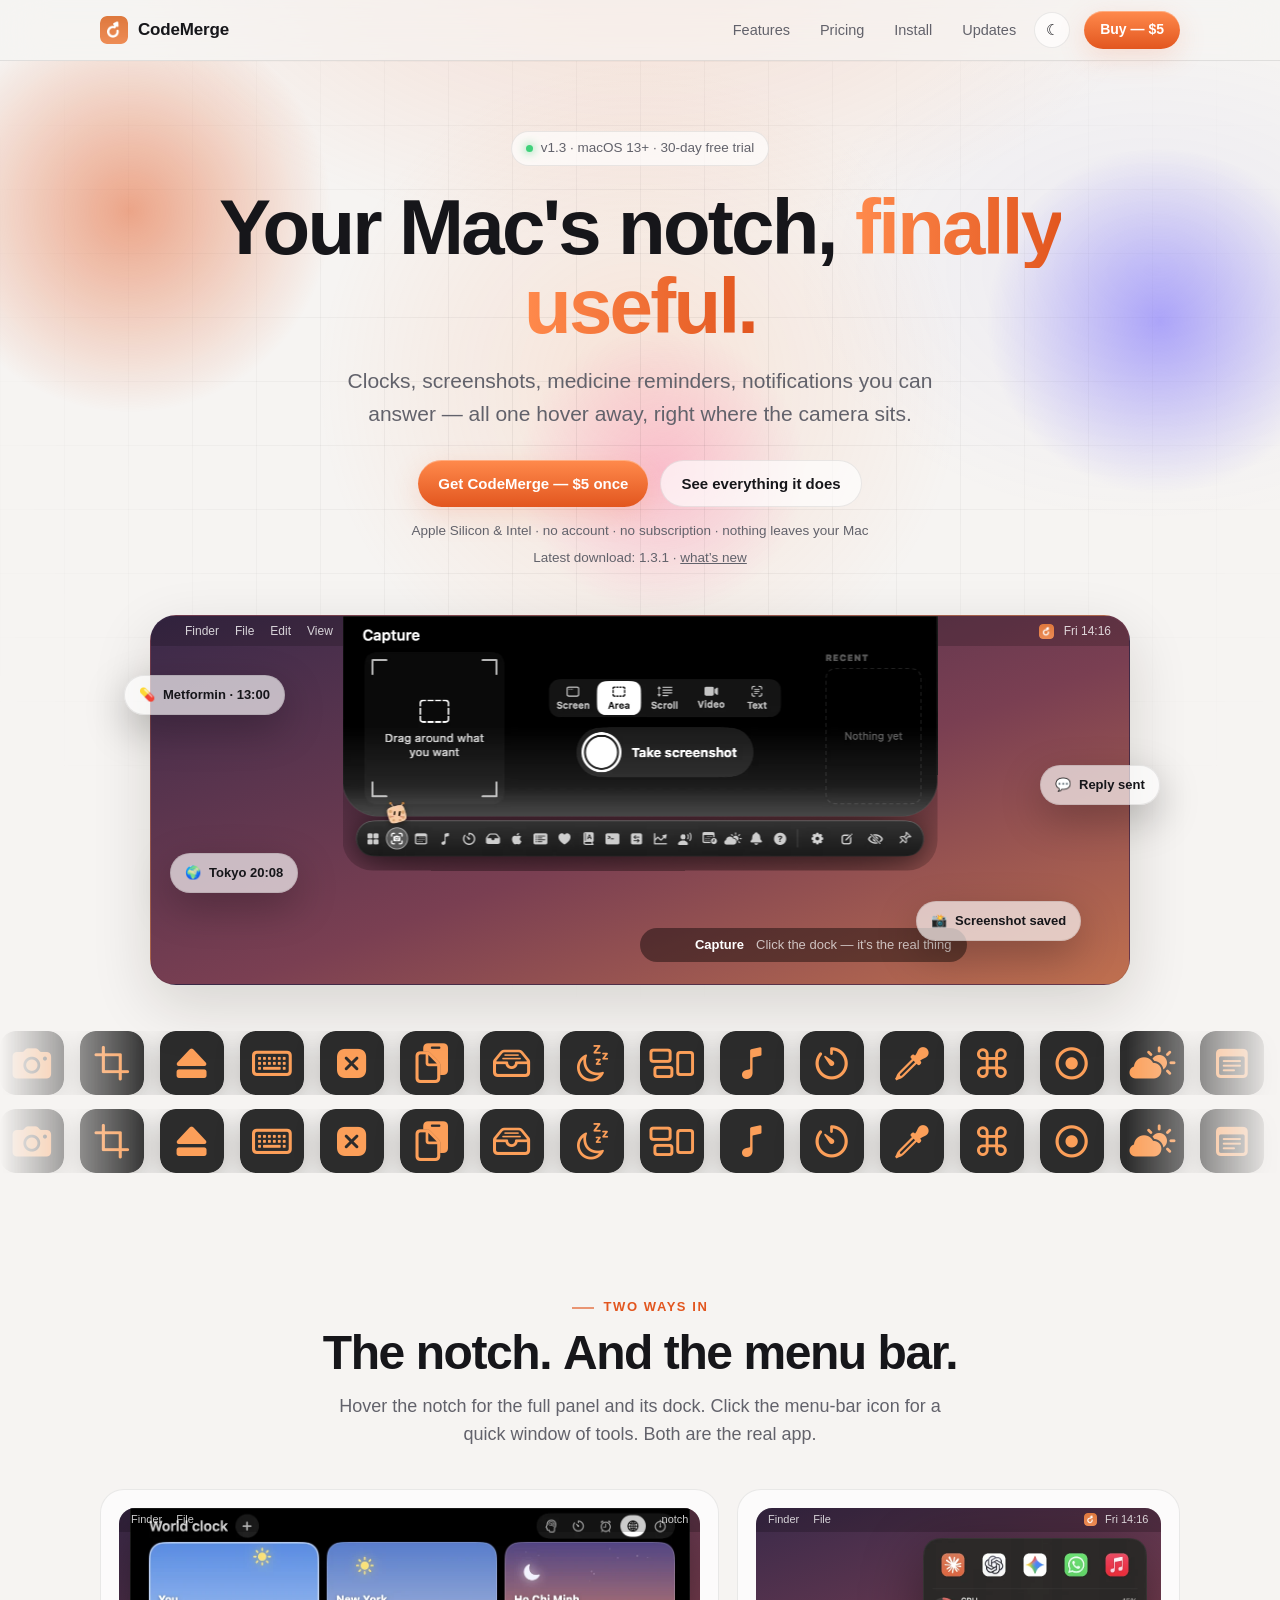
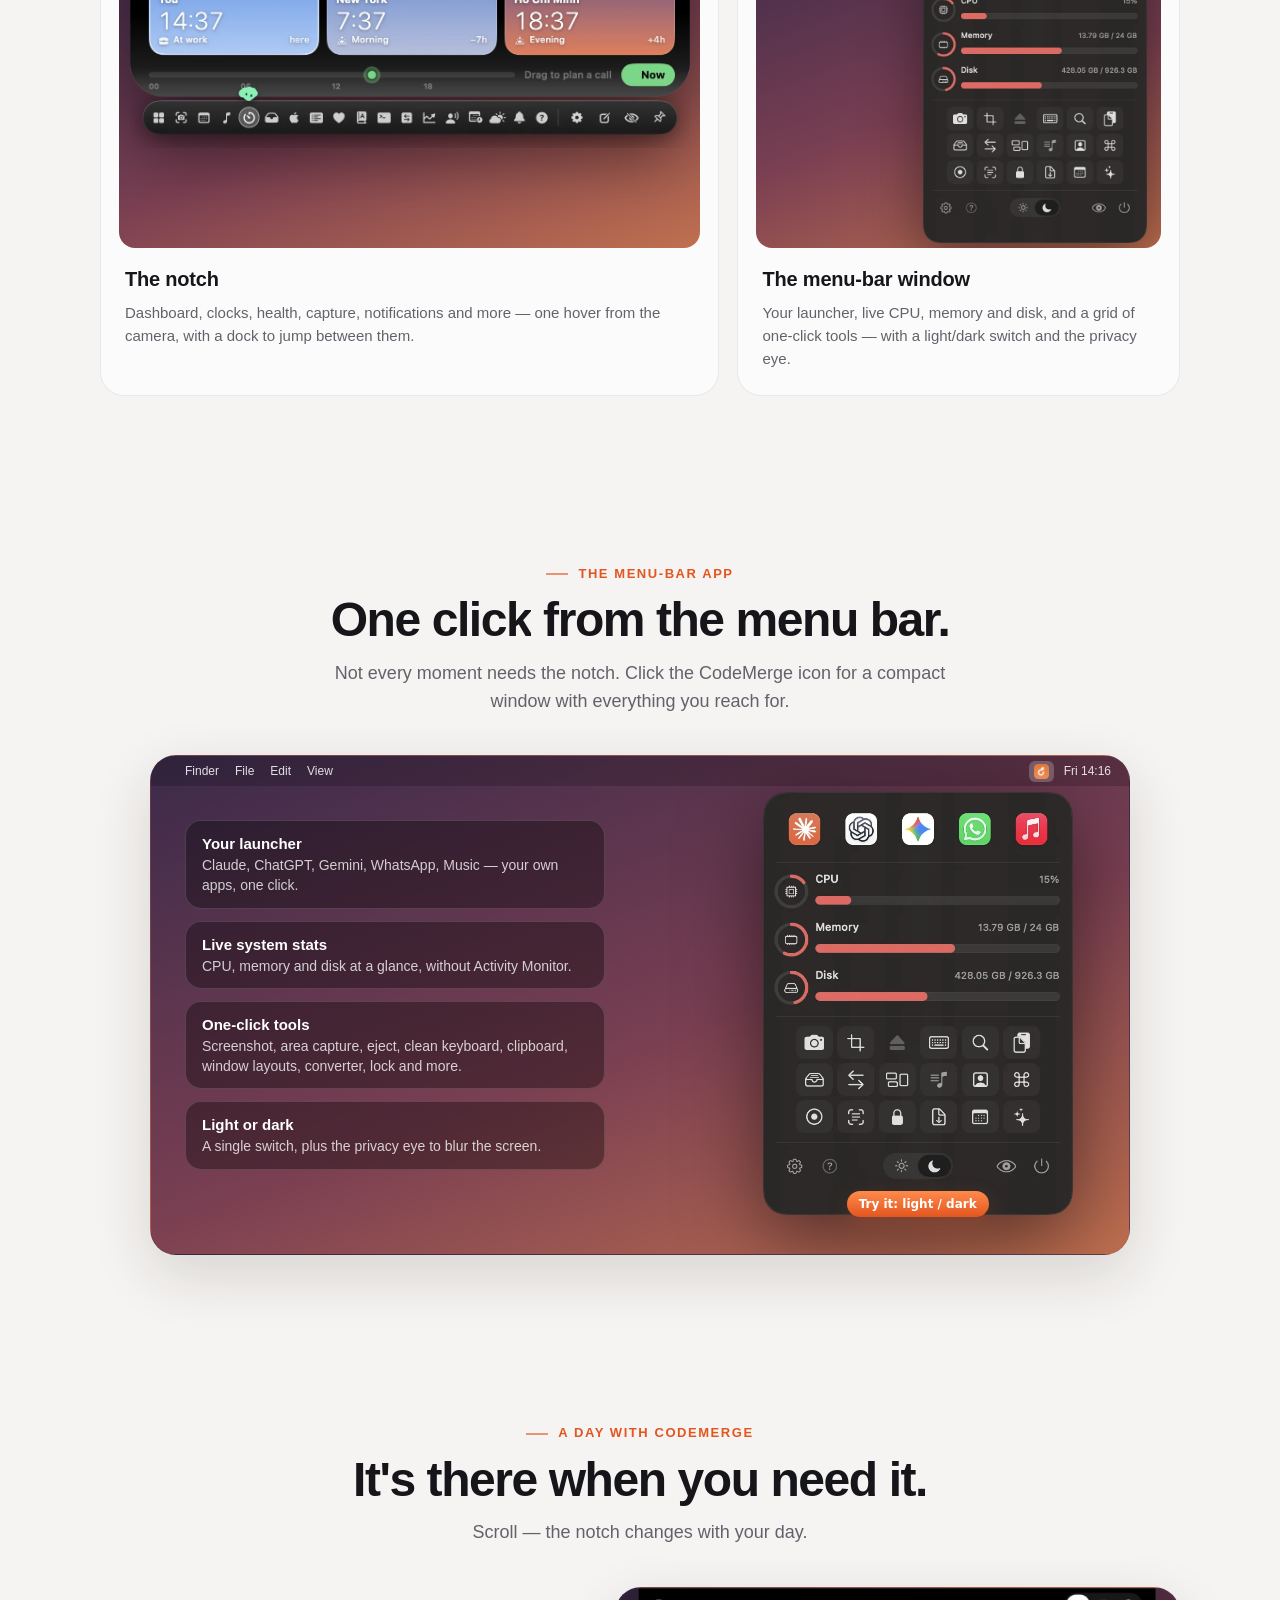
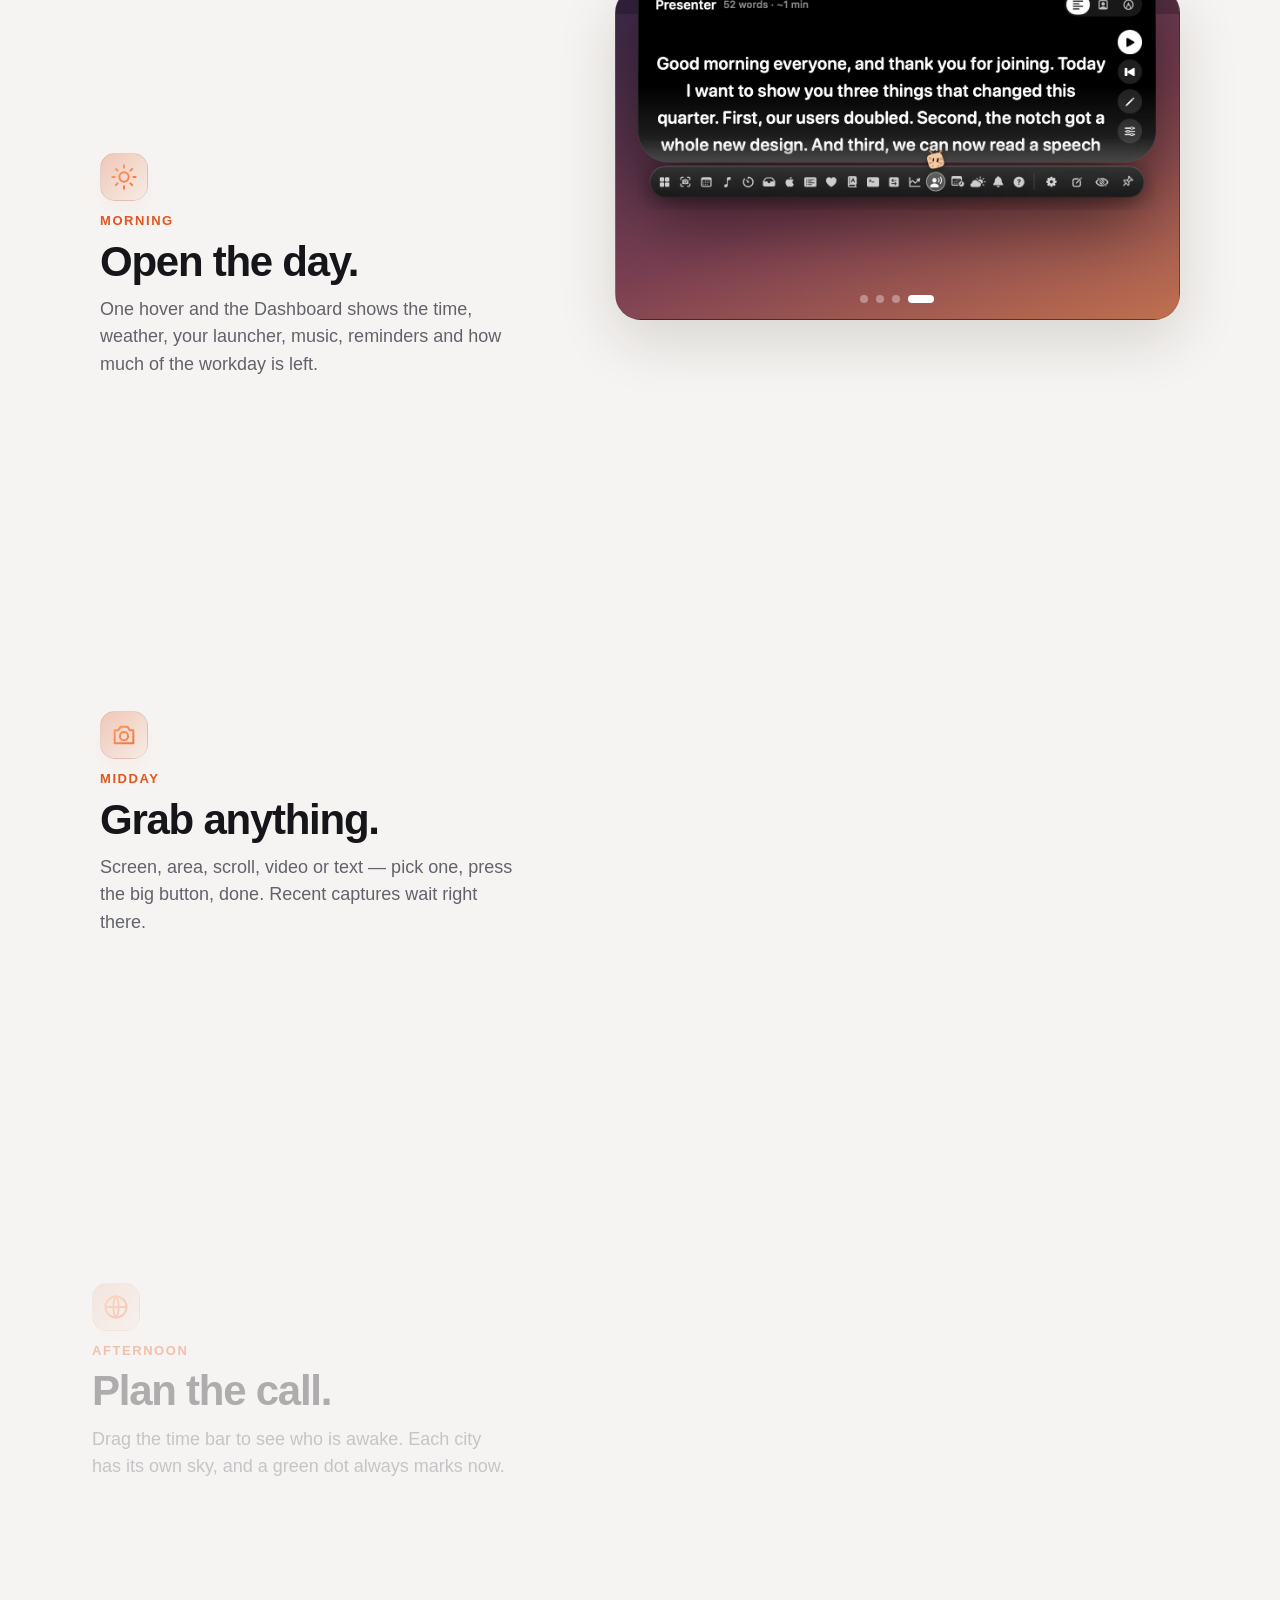
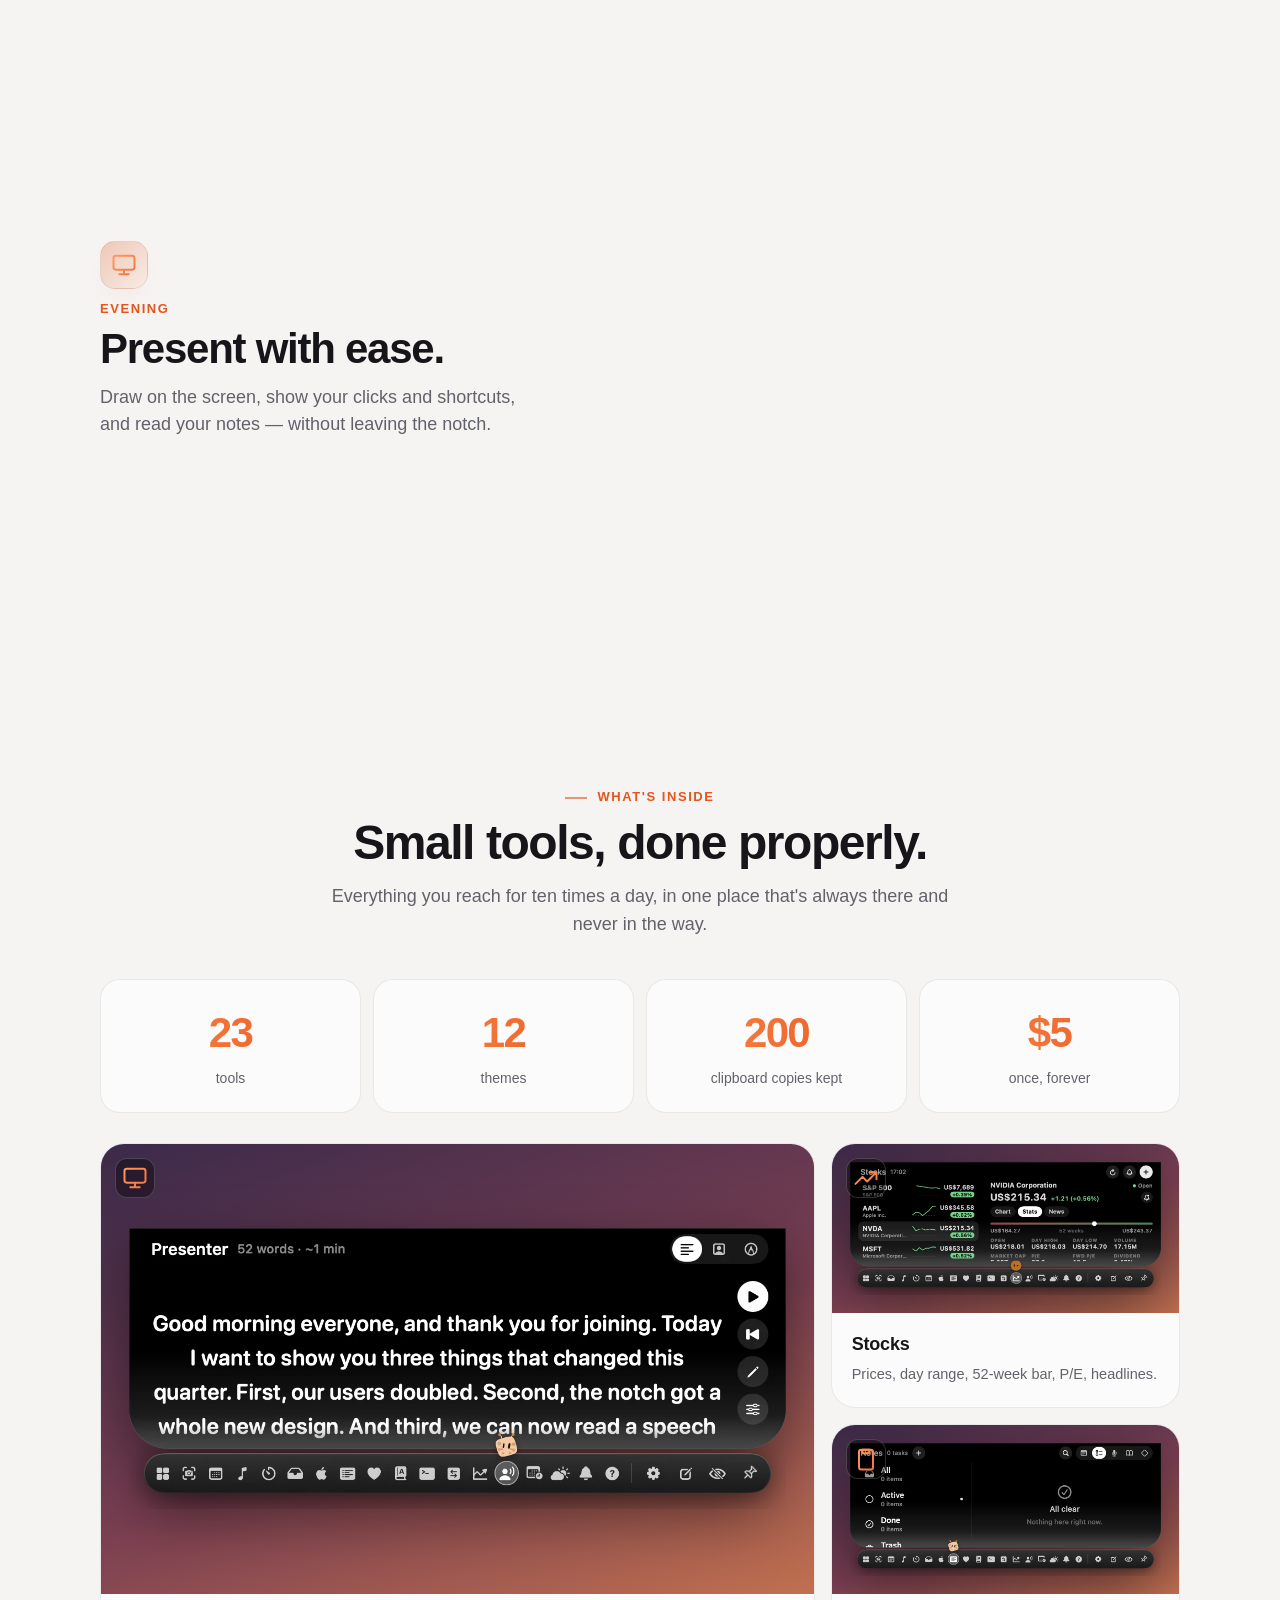
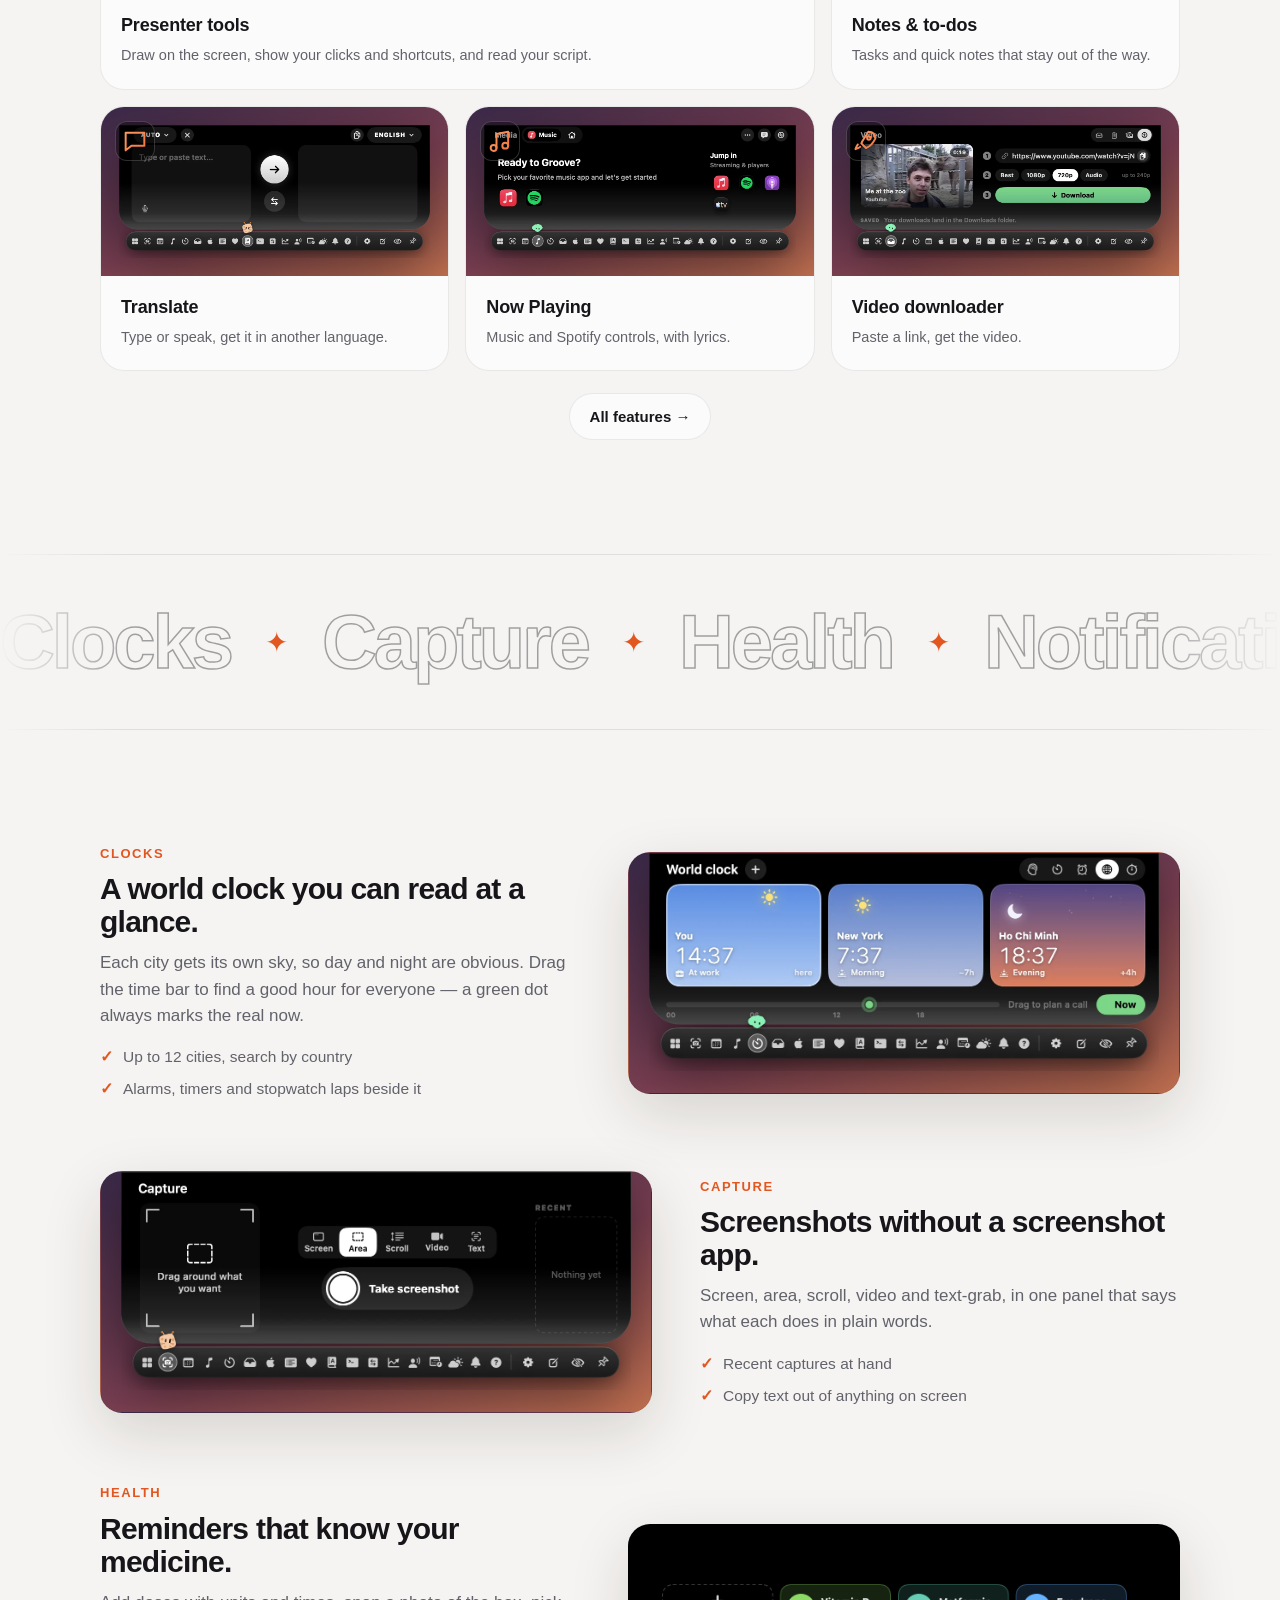
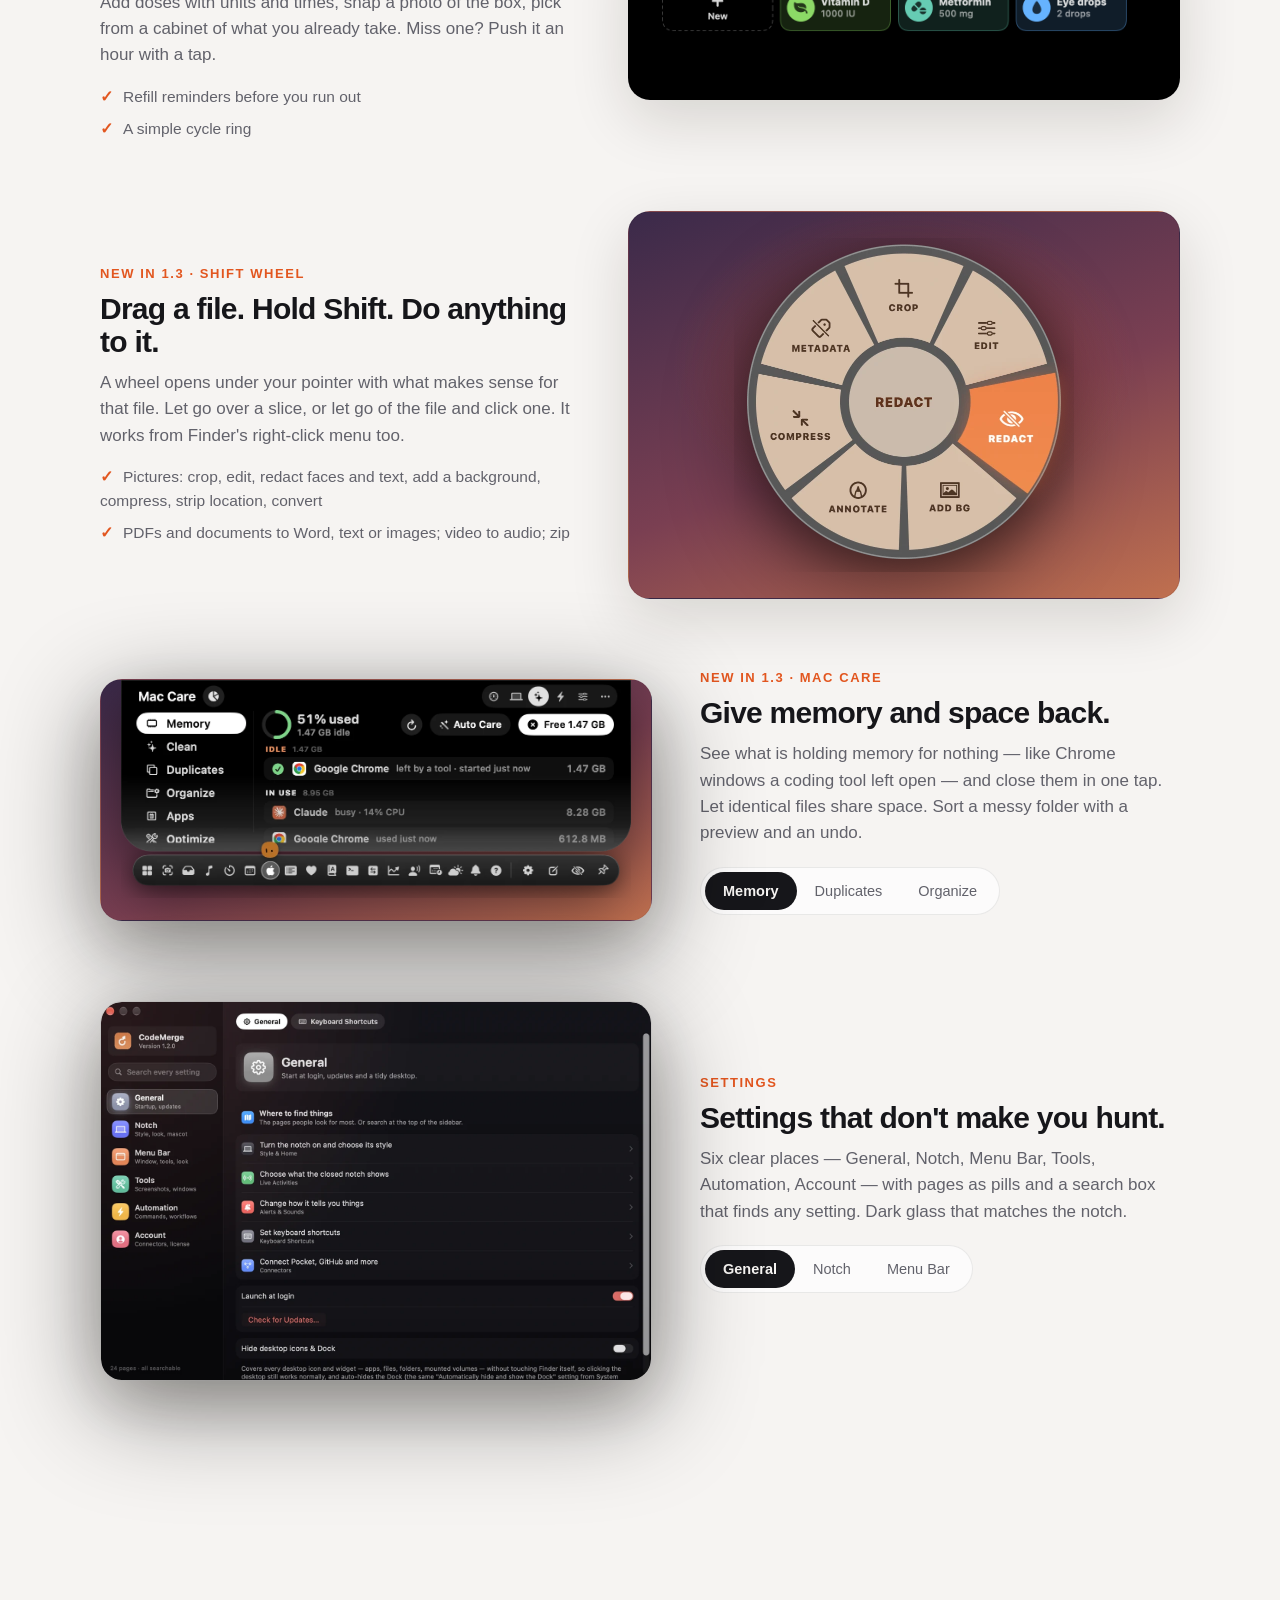
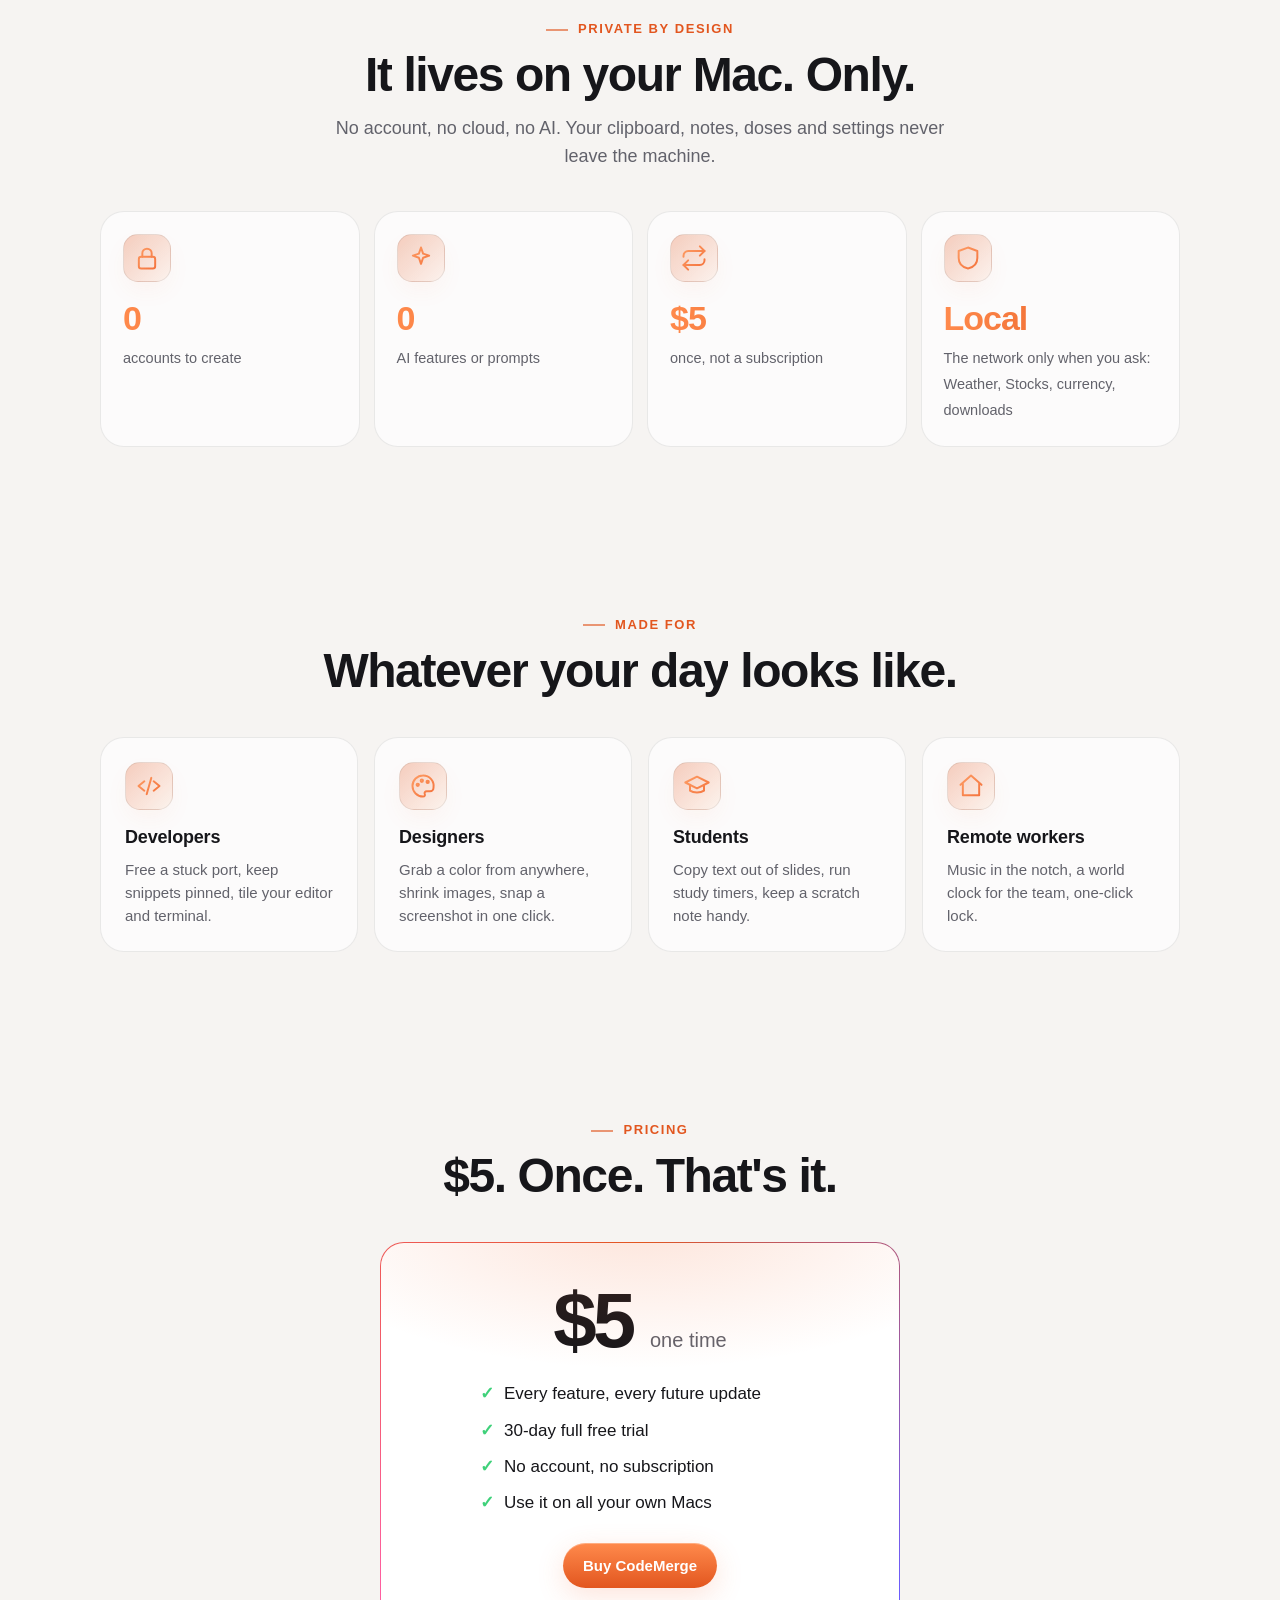
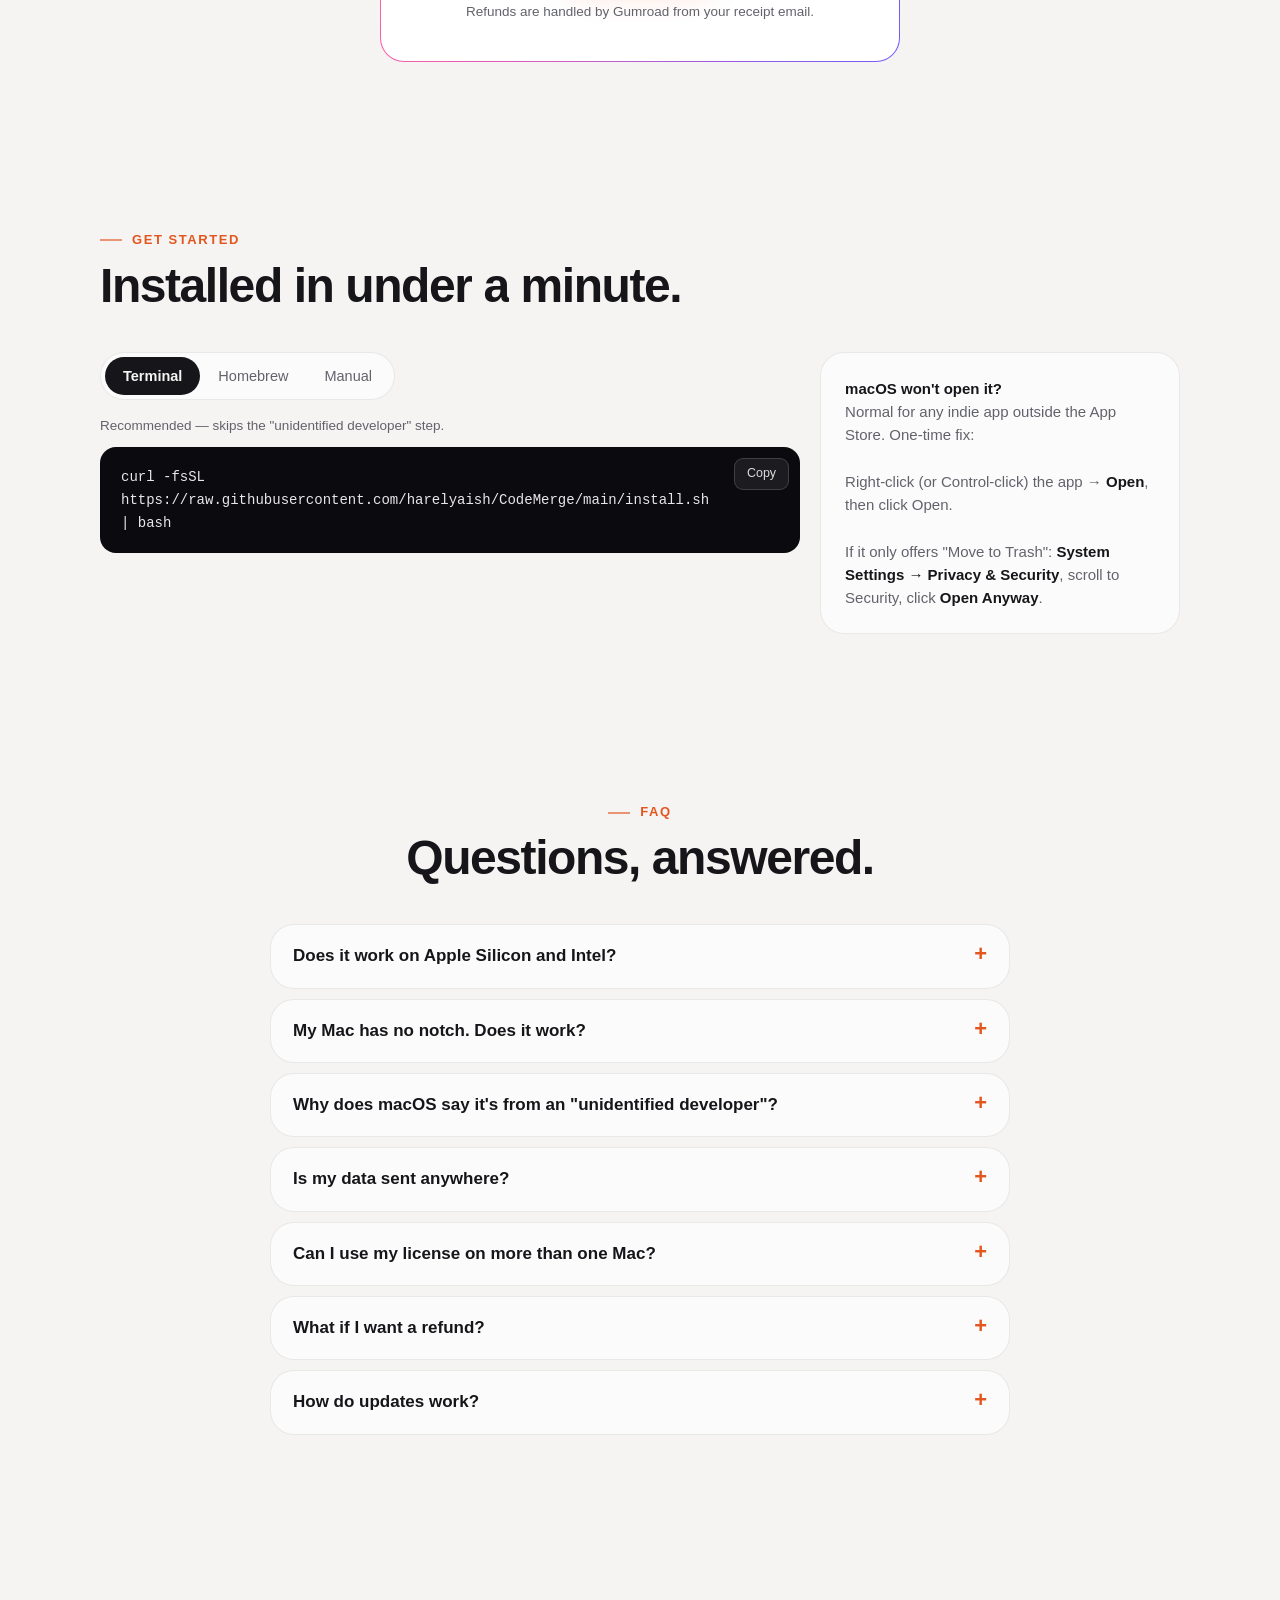
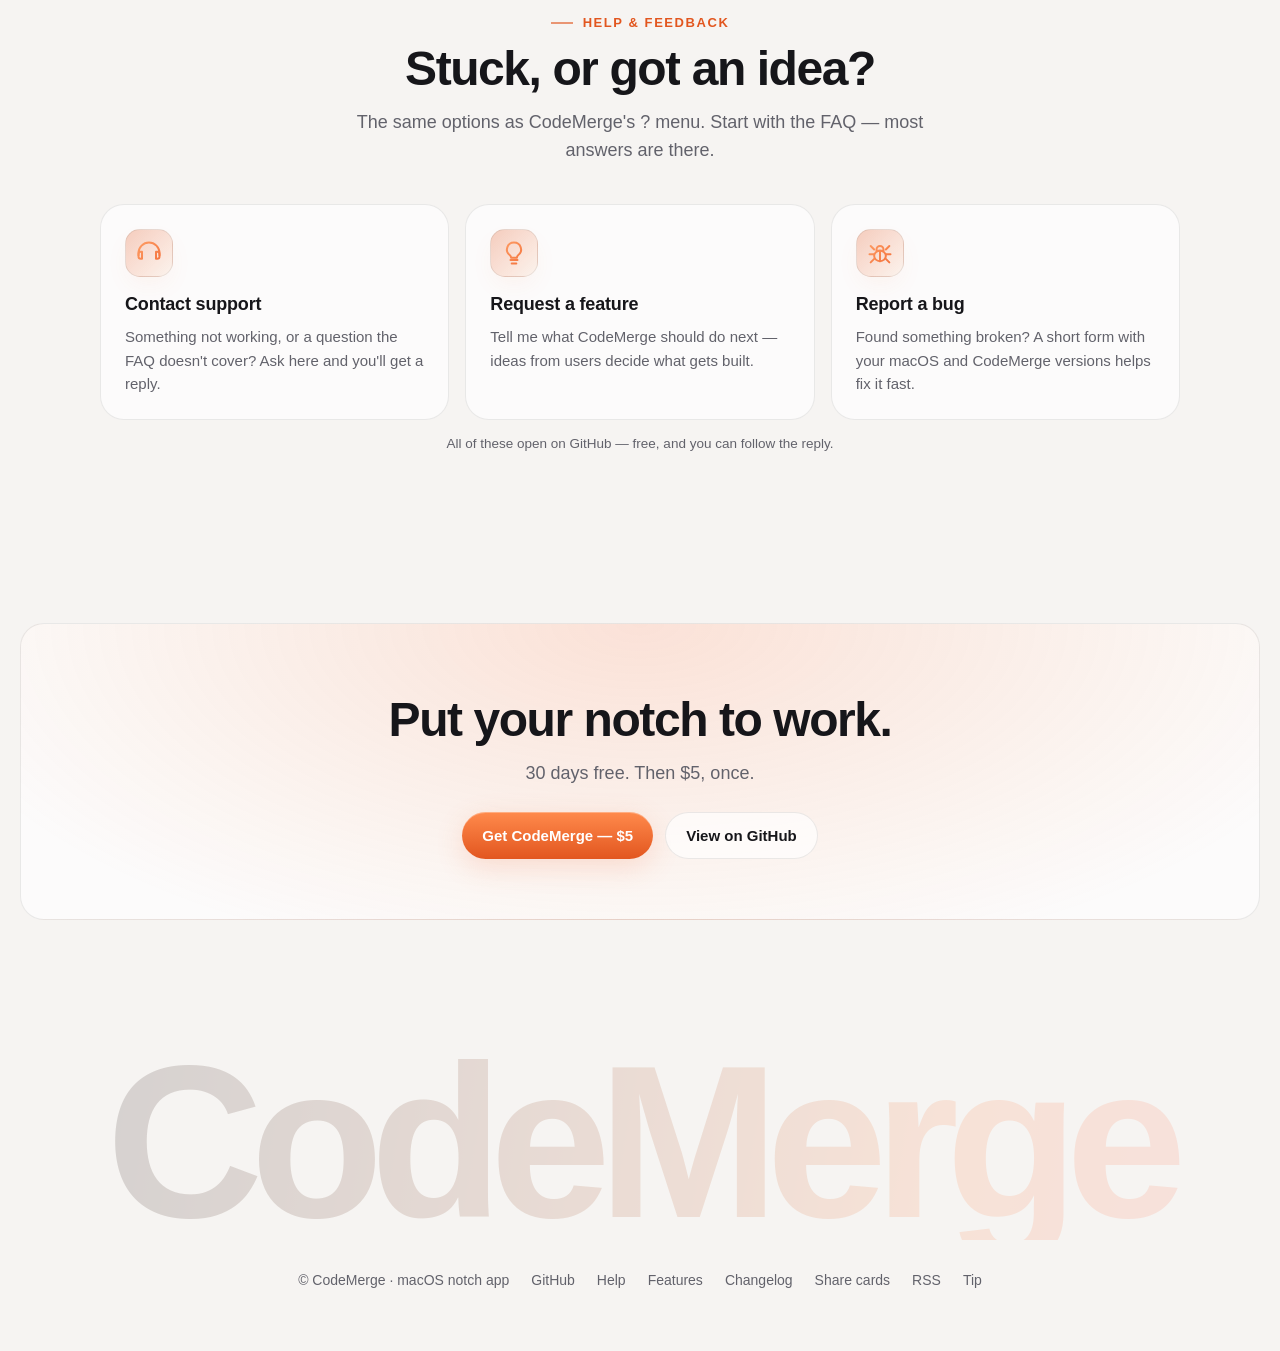
==== docs/index.html @ 6543824d "Release 1.3.1: appcast (tar.xz), cask, changelog, site" ====
<!doctype html>
<html lang="en"><head>
<meta charset="utf-8"><meta name="viewport" content="width=device-width,initial-scale=1">
<title>CodeMerge — your Mac's notch, put to work</title>
<meta name="description" content="CodeMerge turns your Mac's notch into a control center: clocks, screenshots, medicine and habit reminders, notifications you can answer, window layouts and more. Local-first. $5 once.">
<meta property="og:title" content="CodeMerge — your Mac's notch, put to work"><meta property="og:description" content="CodeMerge turns your Mac's notch into a control center: clocks, screenshots, medicine and habit reminders, notifications you can answer, window layouts and more. Local-first. $5 once.">
<meta property="og:image" content="assets/og.png"><meta name="twitter:card" content="summary_large_image">
<meta name="theme-color" content="#0a090c">
<link rel="icon" href="assets/app-icon.png">
<script>document.documentElement.className="js"</script>
<link rel="stylesheet" href="styles.css?v=1792478943">
</head><body>
<svg width="0" height="0" style="position:absolute" aria-hidden="true"><defs><linearGradient id="ig" gradientUnits="userSpaceOnUse" x1="0" y1="0" x2="24" y2="24"><stop offset="0" stop-color="#ffa36b"/><stop offset="1" stop-color="#f26b35"/></linearGradient></defs></svg>
<div id="veil" aria-hidden="true"><img decoding="async" src="assets/app-icon.png" alt=""></div>
<div id="cur"></div><div id="curd"></div>
<div id="prog"></div>
<nav><div class="wrap">
<a class="brand" href="./"><img decoding="async" src="assets/app-icon.png" alt="">CodeMerge</a>
<a class="l" href="features.html">Features</a>
<a class="l" href="./#pricing">Pricing</a>
<a class="l" href="./#install">Install</a>
<a class="l" href="updates.html">Updates</a>
<button class="tbtn" id="theme" aria-label="Switch light or dark">☾</button>
<a class="btn" href="https://harelyaish.gumroad.com/l/codemerge">Buy — $5</a>
</div></nav>

<header class="hero"><div class="orbs" aria-hidden="true"><i></i><i></i><i></i></div><div class="wrap">
 <span class="pill"><i></i>v1.3 · macOS 13+ · 30-day free trial</span>
 <h1>Your Mac's notch, <em>finally useful.</em></h1>
 <p class="lead">Clocks, screenshots, medicine reminders, notifications you can answer — all one hover away, right where the camera sits.</p>
 <div class="cta"><a class="btn" href="https://harelyaish.gumroad.com/l/codemerge">Get CodeMerge — $5 once</a><a class="btn ghost" href="features.html">See everything it does</a></div>
 <p class="fine">Apple Silicon &amp; Intel · no account · no subscription · nothing leaves your Mac</p>
 <p class="fine" style="margin-top:6px">Latest download: 1.3.1 · <a href="https://github.com/harelyaish/CodeMerge/releases/tag/v1.3.1">what’s new</a></p>
 <div class="stagewrap"><div class="chips" aria-hidden="true">
<span class="chip1"><i>💊</i>Metformin · 13:00</span>
<span class="chip2"><i>💬</i>Reply sent</span>
<span class="chip3"><i>🌍</i>Tokyo 20:08</span>
<span class="chip4"><i>📸</i>Screenshot saved</span></div><div class="stage reveal" aria-label="The CodeMerge notch, open">
<div class="bar"><b></b><span>Finder</span><span>File</span><span>Edit</span><span>View</span><span class="r"><img decoding="async" src="assets/app-icon.png" alt="" class="mb-ic">Fri 14:16</span></div>
<div class="nshots" id="nshots">
<img decoding="async" class="on" data-t="home" src="assets/app/n-home.webp" alt="Dashboard in the CodeMerge notch" width="595"><img decoding="async" data-t="capture" src="assets/app/n-capture.webp" alt="Capture in the CodeMerge notch" width="595" loading="lazy"><img decoding="async" data-t="agenda" src="assets/app/n-agenda.webp" alt="Today in the CodeMerge notch" width="595" loading="lazy"><img decoding="async" data-t="nowPlaying" src="assets/app/n-nowPlaying.webp" alt="Now Playing in the CodeMerge notch" width="595" loading="lazy"><img decoding="async" data-t="timers" src="assets/app/n-timers.webp" alt="Clocks in the CodeMerge notch" width="595" loading="lazy"><img decoding="async" data-t="clipboard" src="assets/app/n-clipboard.webp" alt="Shelf in the CodeMerge notch" width="595" loading="lazy"><img decoding="async" data-t="notes" src="assets/app/n-notes.webp" alt="Notes in the CodeMerge notch" width="595" loading="lazy"><img decoding="async" data-t="health" src="assets/app/n-health.webp" alt="Health in the CodeMerge notch" width="595" loading="lazy"><img decoding="async" data-t="translate" src="assets/app/n-translate.webp" alt="Translate in the CodeMerge notch" width="595" loading="lazy"><img decoding="async" data-t="stocks" src="assets/app/n-stocks.webp" alt="Stocks in the CodeMerge notch" width="595" loading="lazy"><img decoding="async" data-t="presenter" src="assets/app/n-presenter.webp" alt="Presenter in the CodeMerge notch" width="595" loading="lazy">
<div class="dock" id="dock"><button style="left:3.11%" data-t="home" aria-label="Dashboard"><span>Dashboard</span></button><button style="left:7.13%" data-t="capture" aria-label="Capture"><span>Capture</span></button><button style="left:11.16%" data-t="agenda" aria-label="Today"><span>Today</span></button><button style="left:15.18%" data-t="nowPlaying" aria-label="Now Playing"><span>Now Playing</span></button><button style="left:19.21%" data-t="timers" aria-label="Clocks"><span>Clocks</span></button><button style="left:23.24%" data-t="clipboard" aria-label="Shelf"><span>Shelf</span></button><button style="left:31.29%" data-t="notes" aria-label="Notes"><span>Notes</span></button><button style="left:35.31%" data-t="health" aria-label="Health"><span>Health</span></button><button style="left:39.34%" data-t="translate" aria-label="Translate"><span>Translate</span></button><button style="left:51.41%" data-t="stocks" aria-label="Stocks"><span>Stocks</span></button><button style="left:55.44%" data-t="presenter" aria-label="Presenter"><span>Presenter</span></button></div>
</div>
<div class="ntabs" id="ntabs"><b id="nlabel">Dashboard</b><span>Click the dock — it's the real thing</span></div>
</div></div>
</div><div class="marq" aria-hidden="true"><div class="track"><img decoding="async" src="assets/icons/screenshot-full.png" alt="" loading="lazy"><img decoding="async" src="assets/icons/screenshot-area.png" alt="" loading="lazy"><img decoding="async" src="assets/icons/eject.png" alt="" loading="lazy"><img decoding="async" src="assets/icons/clean-keyboard.png" alt="" loading="lazy"><img decoding="async" src="assets/icons/quit-all.png" alt="" loading="lazy"><img decoding="async" src="assets/icons/clipboard.png" alt="" loading="lazy"><img decoding="async" src="assets/icons/file-shelf.png" alt="" loading="lazy"><img decoding="async" src="assets/icons/prevent-sleep.png" alt="" loading="lazy"><img decoding="async" src="assets/icons/window-split.png" alt="" loading="lazy"><img decoding="async" src="assets/icons/now-playing.png" alt="" loading="lazy"><img decoding="async" src="assets/icons/timer.png" alt="" loading="lazy"><img decoding="async" src="assets/icons/color-picker.png" alt="" loading="lazy"><img decoding="async" src="assets/icons/command-palette.png" alt="" loading="lazy"><img decoding="async" src="assets/icons/screen-recording.png" alt="" loading="lazy"><img decoding="async" src="assets/icons/weather.png" alt="" loading="lazy"><img decoding="async" src="assets/icons/quick-note.png" alt="" loading="lazy"><img decoding="async" src="assets/icons/lock-screen.png" alt="" loading="lazy"><img decoding="async" src="assets/icons/converter.png" alt="" loading="lazy"><img decoding="async" src="assets/icons/image-resizer.png" alt="" loading="lazy"><img decoding="async" src="assets/icons/random-generator.png" alt="" loading="lazy"><img decoding="async" src="assets/icons/audio-output.png" alt="" loading="lazy"><img decoding="async" src="assets/icons/text-grab.png" alt="" loading="lazy"><img decoding="async" src="assets/icons/kill-port.png" alt="" loading="lazy"><img decoding="async" src="assets/icons/screenshot-full.png" alt="" loading="lazy"><img decoding="async" src="assets/icons/screenshot-area.png" alt="" loading="lazy"><img decoding="async" src="assets/icons/eject.png" alt="" loading="lazy"><img decoding="async" src="assets/icons/clean-keyboard.png" alt="" loading="lazy"><img decoding="async" src="assets/icons/quit-all.png" alt="" loading="lazy"><img decoding="async" src="assets/icons/clipboard.png" alt="" loading="lazy"><img decoding="async" src="assets/icons/file-shelf.png" alt="" loading="lazy"><img decoding="async" src="assets/icons/prevent-sleep.png" alt="" loading="lazy"><img decoding="async" src="assets/icons/window-split.png" alt="" loading="lazy"><img decoding="async" src="assets/icons/now-playing.png" alt="" loading="lazy"><img decoding="async" src="assets/icons/timer.png" alt="" loading="lazy"><img decoding="async" src="assets/icons/color-picker.png" alt="" loading="lazy"><img decoding="async" src="assets/icons/command-palette.png" alt="" loading="lazy"><img decoding="async" src="assets/icons/screen-recording.png" alt="" loading="lazy"><img decoding="async" src="assets/icons/weather.png" alt="" loading="lazy"><img decoding="async" src="assets/icons/quick-note.png" alt="" loading="lazy"><img decoding="async" src="assets/icons/lock-screen.png" alt="" loading="lazy"><img decoding="async" src="assets/icons/converter.png" alt="" loading="lazy"><img decoding="async" src="assets/icons/image-resizer.png" alt="" loading="lazy"><img decoding="async" src="assets/icons/random-generator.png" alt="" loading="lazy"><img decoding="async" src="assets/icons/audio-output.png" alt="" loading="lazy"><img decoding="async" src="assets/icons/text-grab.png" alt="" loading="lazy"><img decoding="async" src="assets/icons/kill-port.png" alt="" loading="lazy"></div></div><div class="marq rev" aria-hidden="true"><div class="track"><img decoding="async" src="assets/icons/screenshot-full.png" alt="" loading="lazy"><img decoding="async" src="assets/icons/screenshot-area.png" alt="" loading="lazy"><img decoding="async" src="assets/icons/eject.png" alt="" loading="lazy"><img decoding="async" src="assets/icons/clean-keyboard.png" alt="" loading="lazy"><img decoding="async" src="assets/icons/quit-all.png" alt="" loading="lazy"><img decoding="async" src="assets/icons/clipboard.png" alt="" loading="lazy"><img decoding="async" src="assets/icons/file-shelf.png" alt="" loading="lazy"><img decoding="async" src="assets/icons/prevent-sleep.png" alt="" loading="lazy"><img decoding="async" src="assets/icons/window-split.png" alt="" loading="lazy"><img decoding="async" src="assets/icons/now-playing.png" alt="" loading="lazy"><img decoding="async" src="assets/icons/timer.png" alt="" loading="lazy"><img decoding="async" src="assets/icons/color-picker.png" alt="" loading="lazy"><img decoding="async" src="assets/icons/command-palette.png" alt="" loading="lazy"><img decoding="async" src="assets/icons/screen-recording.png" alt="" loading="lazy"><img decoding="async" src="assets/icons/weather.png" alt="" loading="lazy"><img decoding="async" src="assets/icons/quick-note.png" alt="" loading="lazy"><img decoding="async" src="assets/icons/lock-screen.png" alt="" loading="lazy"><img decoding="async" src="assets/icons/converter.png" alt="" loading="lazy"><img decoding="async" src="assets/icons/image-resizer.png" alt="" loading="lazy"><img decoding="async" src="assets/icons/random-generator.png" alt="" loading="lazy"><img decoding="async" src="assets/icons/audio-output.png" alt="" loading="lazy"><img decoding="async" src="assets/icons/text-grab.png" alt="" loading="lazy"><img decoding="async" src="assets/icons/kill-port.png" alt="" loading="lazy"><img decoding="async" src="assets/icons/screenshot-full.png" alt="" loading="lazy"><img decoding="async" src="assets/icons/screenshot-area.png" alt="" loading="lazy"><img decoding="async" src="assets/icons/eject.png" alt="" loading="lazy"><img decoding="async" src="assets/icons/clean-keyboard.png" alt="" loading="lazy"><img decoding="async" src="assets/icons/quit-all.png" alt="" loading="lazy"><img decoding="async" src="assets/icons/clipboard.png" alt="" loading="lazy"><img decoding="async" src="assets/icons/file-shelf.png" alt="" loading="lazy"><img decoding="async" src="assets/icons/prevent-sleep.png" alt="" loading="lazy"><img decoding="async" src="assets/icons/window-split.png" alt="" loading="lazy"><img decoding="async" src="assets/icons/now-playing.png" alt="" loading="lazy"><img decoding="async" src="assets/icons/timer.png" alt="" loading="lazy"><img decoding="async" src="assets/icons/color-picker.png" alt="" loading="lazy"><img decoding="async" src="assets/icons/command-palette.png" alt="" loading="lazy"><img decoding="async" src="assets/icons/screen-recording.png" alt="" loading="lazy"><img decoding="async" src="assets/icons/weather.png" alt="" loading="lazy"><img decoding="async" src="assets/icons/quick-note.png" alt="" loading="lazy"><img decoding="async" src="assets/icons/lock-screen.png" alt="" loading="lazy"><img decoding="async" src="assets/icons/converter.png" alt="" loading="lazy"><img decoding="async" src="assets/icons/image-resizer.png" alt="" loading="lazy"><img decoding="async" src="assets/icons/random-generator.png" alt="" loading="lazy"><img decoding="async" src="assets/icons/audio-output.png" alt="" loading="lazy"><img decoding="async" src="assets/icons/text-grab.png" alt="" loading="lazy"><img decoding="async" src="assets/icons/kill-port.png" alt="" loading="lazy"></div></div></header>

<section><div class="wrap">
 <div class="head c"><div class="eyebrow">Two ways in</div><h2>The notch. And the menu bar.</h2><p class="sub">Hover the notch for the full panel and its dock. Click the menu-bar icon for a quick window of tools. Both are the real app.</p></div>
 <div class="two-ways">
  <div class="glass way reveal"><div class="way-view"><div class="mini-bar"><span>Finder</span><span>File</span><span class="r">notch</span></div><img decoding="async" src="assets/app/n-timers.webp" alt="The notch, open on the world clock" loading="lazy"></div><h3>The notch</h3><p>Dashboard, clocks, health, capture, notifications and more — one hover from the camera, with a dock to jump between them.</p></div>
  <div class="glass way reveal"><div class="way-view menu"><div class="mini-bar"><span>Finder</span><span>File</span><span class="r"><img decoding="async" src="assets/app-icon.png" alt="" class="mb-ic">Fri 14:16</span></div><img decoding="async" class="mw" src="assets/app/menubar-window.webp" alt="The CodeMerge menu-bar window with CPU, memory, disk and a grid of tools" loading="lazy"></div><h3>The menu-bar window</h3><p>Your launcher, live CPU, memory and disk, and a grid of one-click tools — with a light/dark switch and the privacy eye.</p></div>
 </div>
</div></section>

<section id="menubar"><div class="wrap">
 <div class="head c"><div class="eyebrow">The menu-bar app</div><h2>One click from the menu bar.</h2><p class="sub">Not every moment needs the notch. Click the CodeMerge icon for a compact window with everything you reach for.</p></div>
 <div class="bstage reveal" aria-label="The CodeMerge menu-bar window">
  <div class="bar"><b></b><span>Finder</span><span>File</span><span>Edit</span><span>View</span><span class="r"><span class="mb-on"><img decoding="async" src="assets/app-icon.png" alt="" class="mb-ic"></span>Fri 14:16</span></div>
  <ul class="callouts">
   <li><b>Your launcher</b>Claude, ChatGPT, Gemini, WhatsApp, Music — your own apps, one click.</li>
   <li><b>Live system stats</b>CPU, memory and disk at a glance, without Activity Monitor.</li>
   <li><b>One-click tools</b>Screenshot, area capture, eject, clean keyboard, clipboard, window layouts, converter, lock and more.</li>
   <li><b>Light or dark</b>A single switch, plus the privacy eye to blur the screen.</li>
  </ul>
  <div class="bw" id="bw"><img decoding="async" src="assets/app/menubar-window.webp" alt="The CodeMerge menu-bar window with launcher, CPU, memory, disk and a grid of tools"><img decoding="async" class="ml" src="assets/app/menubar-window-light.webp" alt="" aria-hidden="true"><div class="mhot"><button style="left:10.56%;top:55.30%" aria-label="Screenshot"><span>Screenshot</span></button><button style="left:23.94%;top:55.30%" aria-label="Area capture"><span>Area capture</span></button><button style="left:37.32%;top:55.30%" aria-label="Eject disks"><span>Eject disks</span></button><button style="left:50.70%;top:55.30%" aria-label="Clean keyboard"><span>Clean keyboard</span></button><button style="left:64.08%;top:55.30%" aria-label="Find a file"><span>Find a file</span></button><button style="left:77.46%;top:55.30%" aria-label="Clipboard history"><span>Clipboard history</span></button><button style="left:10.56%;top:64.08%" aria-label="File shelf"><span>File shelf</span></button><button style="left:23.94%;top:64.08%" aria-label="Converter"><span>Converter</span></button><button style="left:37.32%;top:64.08%" aria-label="Window split"><span>Window split</span></button><button style="left:50.70%;top:64.08%" aria-label="Now Playing"><span>Now Playing</span></button><button style="left:64.08%;top:64.08%" aria-label="Camera mirror"><span>Camera mirror</span></button><button style="left:77.46%;top:64.08%" aria-label="Command palette"><span>Command palette</span></button><button style="left:10.56%;top:72.87%" aria-label="Screen recording"><span>Screen recording</span></button><button style="left:23.94%;top:72.87%" aria-label="Text grab"><span>Text grab</span></button><button style="left:37.32%;top:72.87%" aria-label="Lock screen"><span>Lock screen</span></button><button style="left:50.70%;top:72.87%" aria-label="To Markdown"><span>To Markdown</span></button><button style="left:64.08%;top:72.87%" aria-label="Today"><span>Today</span></button><button style="left:77.46%;top:72.87%" aria-label="Mac Care"><span>Mac Care</span></button></div><button class="mtheme" id="mtheme" aria-label="Switch the menu-bar window between light and dark"><span>Try it: light / dark</span></button></div>
 </div>
</div></section>

<section id="story"><div class="wrap">
 <div class="head c"><div class="eyebrow">A day with CodeMerge</div><h2>It's there when you need it.</h2><p class="sub">Scroll — the notch changes with your day.</p></div>
 <div class="story"><div class="steps"><div class="step" data-i="0"><div class="ic a-spin "><svg viewBox="0 0 24 24" fill="none" stroke="url(#ig)" stroke-width="1.7" stroke-linecap="round" stroke-linejoin="round" aria-hidden="true"><circle pathLength="1" cx="12" cy="12" r="4"/><path pathLength="1" d="M12 2v2M12 20v2M2 12h2M20 12h2M5 5l1.5 1.5M17.5 17.5L19 19M5 19l1.5-1.5M17.5 6.5L19 5"/></svg></div><div class="eyebrow">Morning</div><h3>Open the day.</h3><p>One hover and the Dashboard shows the time, weather, your launcher, music, reminders and how much of the workday is left.</p></div><div class="step" data-i="1"><div class="ic a-flash "><svg viewBox="0 0 24 24" fill="none" stroke="url(#ig)" stroke-width="1.7" stroke-linecap="round" stroke-linejoin="round" aria-hidden="true"><path pathLength="1" d="M4 8h3l2-3h6l2 3h3v11H4z"/><circle pathLength="1" cx="12" cy="13" r="3.5"/></svg></div><div class="eyebrow">Midday</div><h3>Grab anything.</h3><p>Screen, area, scroll, video or text — pick one, press the big button, done. Recent captures wait right there.</p></div><div class="step" data-i="2"><div class="ic a-spin "><svg viewBox="0 0 24 24" fill="none" stroke="url(#ig)" stroke-width="1.7" stroke-linecap="round" stroke-linejoin="round" aria-hidden="true"><circle pathLength="1" cx="12" cy="12" r="9"/><path pathLength="1" d="M3 12h18M12 3c3 3 3 15 0 18M12 3c-3 3-3 15 0 18"/></svg></div><div class="eyebrow">Afternoon</div><h3>Plan the call.</h3><p>Drag the time bar to see who is awake. Each city has its own sky, and a green dot always marks now.</p></div><div class="step" data-i="3"><div class="ic a-float "><svg viewBox="0 0 24 24" fill="none" stroke="url(#ig)" stroke-width="1.7" stroke-linecap="round" stroke-linejoin="round" aria-hidden="true"><rect pathLength="1" x="3" y="4" width="18" height="12" rx="2"/><path pathLength="1" d="M8 20h8M12 16v4"/></svg></div><div class="eyebrow">Evening</div><h3>Present with ease.</h3><p>Draw on the screen, show your clicks and shortcuts, and read your notes — without leaving the notch.</p></div></div>
 <div class="story-pic"><div class="story-stage"><div class="story-bar"></div><img decoding="async" data-i="0" src="assets/app/n-home.webp" alt="Open the day." loading="lazy" width="595"><img decoding="async" data-i="1" src="assets/app/n-capture.webp" alt="Grab anything." loading="lazy" width="595"><img decoding="async" data-i="2" src="assets/app/n-timers.webp" alt="Plan the call." loading="lazy" width="595"><img decoding="async" data-i="3" src="assets/app/n-presenter.webp" alt="Present with ease." loading="lazy" width="595"><div class="story-dots" id="sdots"><i></i><i></i><i></i><i></i></div></div></div></div>
</div></section>

<section><div class="wrap">
 <div class="head c"><div class="eyebrow">What's inside</div><h2>Small tools, done properly.</h2><p class="sub">Everything you reach for ten times a day, in one place that's always there and never in the way.</p></div>
 <div class="stats reveal"><div><b data-count="23">23</b><span>tools</span></div><div><b data-count="12">12</b><span>themes</span></div><div><b data-count="200">200</b><span>clipboard copies kept</span></div><div><b>$<i data-count="5">5</i></b><span>once, forever</span></div></div>
 <div class="bento"><div class="tile big reveal"><span class="badge"><div class="ic a-float "><svg viewBox="0 0 24 24" fill="none" stroke="url(#ig)" stroke-width="1.7" stroke-linecap="round" stroke-linejoin="round" aria-hidden="true"><rect pathLength="1" x="3" y="4" width="18" height="12" rx="2"/><path pathLength="1" d="M8 20h8M12 16v4"/></svg></div></span><div class="pic"><img decoding="async" src="assets/app/n-presenter.webp" alt="Presenter tools" loading="lazy"></div><div class="tt"><h3>Presenter tools</h3><p>Draw on the screen, show your clicks and shortcuts, and read your script.</p></div></div><div class="tile  reveal"><span class="badge"><div class="ic a-float "><svg viewBox="0 0 24 24" fill="none" stroke="url(#ig)" stroke-width="1.7" stroke-linecap="round" stroke-linejoin="round" aria-hidden="true"><path pathLength="1" d="M3 17l6-6 4 4 8-8M15 7h6v6"/></svg></div></span><div class="pic"><img decoding="async" src="assets/app/n-stocks.webp" alt="Stocks" loading="lazy"></div><div class="tt"><h3>Stocks</h3><p>Prices, day range, 52-week bar, P/E, headlines.</p></div></div><div class="tile  reveal"><span class="badge"><div class="ic a-float "><svg viewBox="0 0 24 24" fill="none" stroke="url(#ig)" stroke-width="1.7" stroke-linecap="round" stroke-linejoin="round" aria-hidden="true"><rect pathLength="1" x="6" y="4" width="12" height="17" rx="2"/><path pathLength="1" d="M9 4h6v3H9z"/></svg></div></span><div class="pic"><img decoding="async" src="assets/app/n-notes.webp" alt="Notes & to-dos" loading="lazy"></div><div class="tt"><h3>Notes & to-dos</h3><p>Tasks and quick notes that stay out of the way.</p></div></div><div class="tile  reveal"><span class="badge"><div class="ic a-bounce "><svg viewBox="0 0 24 24" fill="none" stroke="url(#ig)" stroke-width="1.7" stroke-linecap="round" stroke-linejoin="round" aria-hidden="true"><path pathLength="1" d="M4 5h16v11H9l-5 4z"/></svg></div></span><div class="pic"><img decoding="async" src="assets/app/n-translate.webp" alt="Translate" loading="lazy"></div><div class="tt"><h3>Translate</h3><p>Type or speak, get it in another language.</p></div></div><div class="tile  reveal"><span class="badge"><div class="ic a-bounce "><svg viewBox="0 0 24 24" fill="none" stroke="url(#ig)" stroke-width="1.7" stroke-linecap="round" stroke-linejoin="round" aria-hidden="true"><path pathLength="1" d="M9 18V6l10-2v12"/><circle pathLength="1" cx="6.5" cy="18" r="2.5"/><circle pathLength="1" cx="16.5" cy="16" r="2.5"/></svg></div></span><div class="pic"><img decoding="async" src="assets/app/n-nowPlaying.webp" alt="Now Playing" loading="lazy"></div><div class="tt"><h3>Now Playing</h3><p>Music and Spotify controls, with lyrics.</p></div></div><div class="tile  reveal"><span class="badge"><div class="ic a-launch "><svg viewBox="0 0 24 24" fill="none" stroke="url(#ig)" stroke-width="1.7" stroke-linecap="round" stroke-linejoin="round" aria-hidden="true"><path pathLength="1" d="M5 15c-1 1-2 4-2 4s3-1 4-2M14 4c4 0 6 2 6 6-2 4-5 7-8 8l-4-4c1-3 4-6 6-10z"/><circle pathLength="1" cx="14.5" cy="9.5" r="1.5"/></svg></div></span><div class="pic"><img decoding="async" src="assets/app/n-video.webp" alt="Video downloader" loading="lazy"></div><div class="tt"><h3>Video downloader</h3><p>Paste a link, get the video.</p></div></div></div>
 <div class="row"><a class="btn ghost" href="features.html">All features →</a></div>
</div></section>

<div class="ticker" aria-hidden="true"><div class="tt2"><span>Clocks</span><i>✦</i><span>Capture</span><i>✦</i><span>Health</span><i>✦</i><span>Notifications</span><i>✦</i><span>Window layouts</span><i>✦</i><span>Clipboard</span><i>✦</i><span>Presenter</span><i>✦</i><span>Stocks</span><i>✦</i><span>Translate</span><i>✦</i><span>Notes</span><i>✦</i><span>Now Playing</span><i>✦</i><span>Privacy blur</span><i>✦</i><span>Clocks</span><i>✦</i><span>Capture</span><i>✦</i><span>Health</span><i>✦</i><span>Notifications</span><i>✦</i><span>Window layouts</span><i>✦</i><span>Clipboard</span><i>✦</i><span>Presenter</span><i>✦</i><span>Stocks</span><i>✦</i><span>Translate</span><i>✦</i><span>Notes</span><i>✦</i><span>Now Playing</span><i>✦</i><span>Privacy blur</span><i>✦</i></div></div>
<section><div class="wrap">
 <div class="show reveal"><div class="txt"><div class="eyebrow">Clocks</div><h3>A world clock you can read at a glance.</h3>
  <p>Each city gets its own sky, so day and night are obvious. Drag the time bar to find a good hour for everyone — a green dot always marks the real now.</p>
  <ul><li>Up to 12 cities, search by country</li><li>Alarms, timers and stopwatch laps beside it</li></ul></div>
  <div class="frame win nb"><img decoding="async" src="assets/app/n-timers.webp" alt="World clock in the notch with a time slider" loading="lazy"></div></div>
 <div class="show flip reveal"><div class="txt"><div class="eyebrow">Capture</div><h3>Screenshots without a screenshot app.</h3>
  <p>Screen, area, scroll, video and text-grab, in one panel that says what each does in plain words.</p>
  <ul><li>Recent captures at hand</li><li>Copy text out of anything on screen</li></ul></div>
  <div class="frame win nb"><img decoding="async" src="assets/app/n-capture.webp" alt="Capture panel in the notch" loading="lazy"></div></div>
 <div class="show reveal"><div class="txt"><div class="eyebrow">Health</div><h3>Reminders that know your medicine.</h3>
  <p>Add doses with units and times, snap a photo of the box, pick from a cabinet of what you already take. Miss one? Push it an hour with a tap.</p>
  <ul><li>Refill reminders before you run out</li><li>A simple cycle ring</li></ul></div>
  <div class="frame"><img decoding="async" src="assets/shots/care-pick.png" alt="Medicine cabinet with Vitamin D, Metformin and Eye drops" loading="lazy"></div></div>
 <div class="show reveal"><div class="txt"><div class="eyebrow">New in 1.3 · Shift wheel</div><h3>Drag a file. Hold Shift. Do anything to it.</h3>
  <p>A wheel opens under your pointer with what makes sense for that file. Let go over a slice, or let go of the file and click one. It works from Finder's right-click menu too.</p>
  <ul><li>Pictures: crop, edit, redact faces and text, add a background, compress, strip location, convert</li><li>PDFs and documents to Word, text or images; video to audio; zip</li></ul></div>
  <div class="frame wheelbox"><img decoding="async" src="assets/app/wheel.webp" alt="The Shift wheel with Crop, Edit, Redact, Add BG, Annotate, Compress and Metadata" loading="lazy"></div></div>
 <div class="show flip reveal"><div class="txt"><div class="eyebrow">New in 1.3 · Mac Care</div><h3>Give memory and space back.</h3>
  <p>See what is holding memory for nothing — like Chrome windows a coding tool left open — and close them in one tap. Let identical files share space. Sort a messy folder with a preview and an undo.</p>
  <div class="tabsrow sv" id="cv"><button class="on" data-s="memory">Memory</button><button data-s="duplicates">Duplicates</button><button data-s="organize">Organize</button></div></div>
  <div class="frame win nb setwin" id="carewin"><img decoding="async" class="on" data-s="memory" src="assets/app/care-memory.webp" alt="Memory: idle apps, in-use apps and Free" loading="lazy"><img decoding="async" data-s="duplicates" src="assets/app/care-duplicates.webp" alt="Duplicates that can share space" loading="lazy"><img decoding="async" data-s="organize" src="assets/app/care-organize.webp" alt="Organize a folder by type with a preview" loading="lazy"></div></div>
 <div class="show flip reveal"><div class="txt"><div class="eyebrow">Settings</div><h3>Settings that don't make you hunt.</h3>
  <p>Six clear places — General, Notch, Menu Bar, Tools, Automation, Account — with pages as pills and a search box that finds any setting. Dark glass that matches the notch.</p>
  <div class="tabsrow sv" id="sv"><button class="on" data-s="general">General</button><button data-s="notch">Notch</button><button data-s="menubar">Menu Bar</button></div></div>
  <div class="frame win setwin" id="setwin"><img decoding="async" class="on" data-s="general" src="assets/app/set-general.webp" alt="Settings: General, with Menu Bar in the sidebar" loading="lazy"><img decoding="async" data-s="notch" src="assets/app/set-notch.webp" alt="Settings: Notch, Mascot" loading="lazy"><img decoding="async" data-s="menubar" src="assets/app/set-menubar.webp" alt="Settings: Menu Bar, Contents" loading="lazy"></div></div>
</div></section>

<section><div class="wrap">
 <div class="head c"><div class="eyebrow">Private by design</div><h2>It lives on your Mac. Only.</h2><p class="sub">No account, no cloud, no AI. Your clipboard, notes, doses and settings never leave the machine.</p></div>
 <div class="trust reveal">
  <div class="glass"><div class="ic a-float "><svg viewBox="0 0 24 24" fill="none" stroke="url(#ig)" stroke-width="1.7" stroke-linecap="round" stroke-linejoin="round" aria-hidden="true"><rect pathLength="1" x="5" y="11" width="14" height="10" rx="2"/><path pathLength="1" d="M8 11V8a4 4 0 0 1 8 0v3"/></svg></div><b>0</b><span>accounts to create</span></div>
  <div class="glass"><div class="ic a-glow "><svg viewBox="0 0 24 24" fill="none" stroke="url(#ig)" stroke-width="1.7" stroke-linecap="round" stroke-linejoin="round" aria-hidden="true"><path pathLength="1" d="M12 3l1.8 5.2L19 10l-5.2 1.8L12 17l-1.8-5.2L5 10l5.2-1.8z"/></svg></div><b>0</b><span>AI features or prompts</span></div>
  <div class="glass"><div class="ic a-spin "><svg viewBox="0 0 24 24" fill="none" stroke="url(#ig)" stroke-width="1.7" stroke-linecap="round" stroke-linejoin="round" aria-hidden="true"><path pathLength="1" d="M17 2l4 4-4 4"/><path pathLength="1" d="M3 11v-1a4 4 0 0 1 4-4h14"/><path pathLength="1" d="M7 22l-4-4 4-4"/><path pathLength="1" d="M21 13v1a4 4 0 0 1-4 4H3"/></svg></div><b>$5</b><span>once, not a subscription</span></div>
  <div class="glass"><div class="ic a-float "><svg viewBox="0 0 24 24" fill="none" stroke="url(#ig)" stroke-width="1.7" stroke-linecap="round" stroke-linejoin="round" aria-hidden="true"><path pathLength="1" d="M12 3l8 3v6c0 5-3.5 8-8 9-4.5-1-8-4-8-9V6z"/></svg></div><b>Local</b><span>The network only when you ask: Weather, Stocks, currency, downloads</span></div>
 </div>
</div></section>

<section><div class="wrap"><div class="head c"><div class="eyebrow">Made for</div><h2>Whatever your day looks like.</h2></div><div class="grid"><div class="glass card reveal"><div class="ic a-float "><svg viewBox="0 0 24 24" fill="none" stroke="url(#ig)" stroke-width="1.7" stroke-linecap="round" stroke-linejoin="round" aria-hidden="true"><path pathLength="1" d="M8 8l-5 4 5 4M16 8l5 4-5 4M14 5l-4 14"/></svg></div><h3>Developers</h3><p>Free a stuck port, keep snippets pinned, tile your editor and terminal.</p></div><div class="glass card reveal"><div class="ic a-float "><svg viewBox="0 0 24 24" fill="none" stroke="url(#ig)" stroke-width="1.7" stroke-linecap="round" stroke-linejoin="round" aria-hidden="true"><path pathLength="1" d="M12 3a9 9 0 1 0 0 18c1.5 0 2-1 1.5-2-.6-1.2.3-2.5 1.7-2.5H18a3 3 0 0 0 3-3A9 9 0 0 0 12 3z"/><circle pathLength="1" cx="7.5" cy="11" r="1"/><circle pathLength="1" cx="11" cy="7.5" r="1"/><circle pathLength="1" cx="16" cy="8.5" r="1"/></svg></div><h3>Designers</h3><p>Grab a color from anywhere, shrink images, snap a screenshot in one click.</p></div><div class="glass card reveal"><div class="ic a-float "><svg viewBox="0 0 24 24" fill="none" stroke="url(#ig)" stroke-width="1.7" stroke-linecap="round" stroke-linejoin="round" aria-hidden="true"><path pathLength="1" d="M2 9l10-5 10 5-10 5z"/><path pathLength="1" d="M6 11v5c3 2 9 2 12 0v-5"/></svg></div><h3>Students</h3><p>Copy text out of slides, run study timers, keep a scratch note handy.</p></div><div class="glass card reveal"><div class="ic a-float "><svg viewBox="0 0 24 24" fill="none" stroke="url(#ig)" stroke-width="1.7" stroke-linecap="round" stroke-linejoin="round" aria-hidden="true"><path pathLength="1" d="M3 11l9-8 9 8"/><path pathLength="1" d="M5 10v10h14V10"/></svg></div><h3>Remote workers</h3><p>Music in the notch, a world clock for the team, one-click lock.</p></div></div></div></section>

<section id="pricing"><div class="wrap">
 <div class="head c"><div class="eyebrow">Pricing</div><h2>$5. Once. That's it.</h2></div>
 <div class="glass price reveal">
  <div class="amt">$5 <small>one time</small></div>
  <ul><li>Every feature, every future update</li><li>30-day full free trial</li><li>No account, no subscription</li><li>Use it on all your own Macs</li></ul>
  <a class="btn" href="https://harelyaish.gumroad.com/l/codemerge">Buy CodeMerge</a>
  <p class="fine" style="margin-top:14px">Refunds are handled by Gumroad from your receipt email.</p>
 </div>
</div></section>

<section id="install"><div class="wrap">
 <div class="head"><div class="eyebrow">Get started</div><h2>Installed in under a minute.</h2></div>
 <div class="two"><div>
  <div class="tabsrow" data-tabs><button class="on" data-t="i1">Terminal</button><button data-t="i2">Homebrew</button><button data-t="i3">Manual</button></div>
  <div class="ipane on" id="i1"><p class="fine" style="margin-bottom:10px">Recommended — skips the "unidentified developer" step.</p>
   <div class="code"><code>curl -fsSL https://raw.githubusercontent.com/harelyaish/CodeMerge/main/install.sh | bash</code><button>Copy</button></div></div>
  <div class="ipane" id="i2"><div class="code"><code>brew tap harelyaish/codemerge https://github.com/harelyaish/CodeMerge
brew install --cask codemerge</code><button>Copy</button></div></div>
  <div class="ipane" id="i3"><p><a href="https://github.com/harelyaish/CodeMerge/releases/latest/download/CodeMerge.zip" style="text-decoration:underline">Download the zip</a>, unzip, and drag <b>CodeMerge.app</b> to Applications. macOS will block the first launch — see the steps on the right.</p></div>
 </div>
 <div class="glass"><b>macOS won't open it?</b><br>Normal for any indie app outside the App Store. One-time fix:<br><br>
  Right-click (or Control-click) the app → <b>Open</b>, then click Open.<br><br>
  If it only offers "Move to Trash": <b>System Settings → Privacy &amp; Security</b>, scroll to Security, click <b>Open Anyway</b>.</div></div>
</div></section>

<section><div class="wrap" style="max-width:780px">
 <div class="head c"><div class="eyebrow">FAQ</div><h2>Questions, answered.</h2></div>
 <details class="glass"><summary>Does it work on Apple Silicon and Intel?</summary><p>Yes — one universal build covers both, on macOS 13 (Ventura) or later.</p></details>
 <details class="glass"><summary>My Mac has no notch. Does it work?</summary><p>Yes. On Macs without a notch, the panel drops from the top-center of the screen the same way.</p></details>
 <details class="glass"><summary>Why does macOS say it's from an "unidentified developer"?</summary><p>CodeMerge isn't distributed through the App Store or Apple's notarization, so a browser download gets flagged like any indie app. The Terminal install command skips that entirely, or right-click the app → Open once.</p></details>
 <details class="glass"><summary>Is my data sent anywhere?</summary><p>No. Weather, Stocks prices and the currency converter make plain HTTPS calls with no account or key, and the video downloader talks only to the site you give it. Clipboard history, screenshots, notes, medicines and settings stay on your Mac.</p></details>
 <details class="glass"><summary>Can I use my license on more than one Mac?</summary><p>The license is personal and non-transferable, but nothing technical stops you using it on your own Macs — it isn't hardware-locked.</p></details>
 <details class="glass"><summary>What if I want a refund?</summary><p>Refunds are handled by Gumroad from your purchase receipt email.</p></details>
 <details class="glass"><summary>How do updates work?</summary><p>Settings → General → Check for Updates. Updates are signed, so a download is verified before it replaces the app.</p></details>
</div></section>

<section id="help"><div class="wrap">
 <div class="head c"><div class="eyebrow">Help &amp; feedback</div><h2>Stuck, or got an idea?</h2><p class="sub">The same options as CodeMerge's ? menu. Start with the FAQ — most answers are there.</p></div>
 <div class="grid">
  <a class="glass card" href="https://github.com/harelyaish/CodeMerge/issues/new?template=support.yml" style="text-decoration:none"><div class="ic a-bounce "><svg viewBox="0 0 24 24" fill="none" stroke="url(#ig)" stroke-width="1.7" stroke-linecap="round" stroke-linejoin="round" aria-hidden="true"><path pathLength="1" d="M3 14v-2a9 9 0 0 1 18 0v2"/><path pathLength="1" d="M21 15a2 2 0 0 1-2 2h-1v-6h1a2 2 0 0 1 2 2zM3 15a2 2 0 0 0 2 2h1v-6H5a2 2 0 0 0-2 2z"/></svg></div><h3>Contact support</h3><p>Something not working, or a question the FAQ doesn't cover? Ask here and you'll get a reply.</p></a>
  <a class="glass card" href="https://github.com/harelyaish/CodeMerge/issues/new?template=feature_request.yml" style="text-decoration:none"><div class="ic a-glow "><svg viewBox="0 0 24 24" fill="none" stroke="url(#ig)" stroke-width="1.7" stroke-linecap="round" stroke-linejoin="round" aria-hidden="true"><path pathLength="1" d="M9 18h6"/><path pathLength="1" d="M10 21h4"/><path pathLength="1" d="M12 3a6 6 0 0 0-3.5 10.9c.6.5 1 1.2 1 2.1h5c0-.9.4-1.6 1-2.1A6 6 0 0 0 12 3z"/></svg></div><h3>Request a feature</h3><p>Tell me what CodeMerge should do next — ideas from users decide what gets built.</p></a>
  <a class="glass card" href="https://github.com/harelyaish/CodeMerge/issues/new?template=bug_report.yml" style="text-decoration:none"><div class="ic a-wiggle "><svg viewBox="0 0 24 24" fill="none" stroke="url(#ig)" stroke-width="1.7" stroke-linecap="round" stroke-linejoin="round" aria-hidden="true"><path pathLength="1" d="M9 9a3 3 0 0 1 6 0v1H9z"/><rect pathLength="1" x="7" y="10" width="10" height="9" rx="5"/><path pathLength="1" d="M12 10v9M3 13h4M17 13h4M4 6l3 3M20 6l-3 3M4 20l3-3M20 20l-3-3"/></svg></div><h3>Report a bug</h3><p>Found something broken? A short form with your macOS and CodeMerge versions helps fix it fast.</p></a>
 </div>
 <p class="fine" style="text-align:center;margin-top:14px">All of these open on GitHub — free, and you can follow the reply.</p>
</div></section>

<section><div class="glass final"><div class="wrap">
 <h2>Put your notch to work.</h2><p class="sub" style="margin:0 auto 24px">30 days free. Then $5, once.</p>
 <div class="cta" style="margin:0"><a class="btn" href="https://harelyaish.gumroad.com/l/codemerge">Get CodeMerge — $5</a><a class="btn ghost" href="https://github.com/harelyaish/CodeMerge">View on GitHub</a></div>
</div></div></section>
<div class="bigword" aria-hidden="true">CodeMerge</div>
<footer><div class="wrap">
<span>© CodeMerge · macOS notch app</span>
<a href="https://github.com/harelyaish/CodeMerge">GitHub</a><a href="./#help">Help</a><a href="features.html">Features</a><a href="updates.html">Changelog</a><a href="cards.html">Share cards</a>
<a href="https://github.com/harelyaish/CodeMerge/releases.atom">RSS</a><a href="https://www.paypal.com/paypalme/HarelYaish">Tip</a>
</div></footer>
<script src="app.js?v=1792478943"></script></body></html>
---- docs/styles.css ----
:root{
  --bg:#f6f4f2;--bg2:#ffffff;--text:#16161a;--muted:#62626b;--line:rgba(0,0,0,.09);
  --glass:rgba(255,255,255,.66);--glass-line:rgba(0,0,0,.08);--accent:#e2561f;--accent2:#ff8a4c;
  --glow:rgba(242,107,53,.18);--shadow:0 20px 60px rgba(30,20,10,.14);--screen:#d9dde8;
}
@media (prefers-color-scheme:dark){:root:not([data-theme="light"]){
  --bg:#0a090c;--bg2:#121015;--text:#f4f2f5;--muted:#9c98a4;--line:rgba(255,255,255,.09);
  --glass:rgba(255,255,255,.055);--glass-line:rgba(255,255,255,.1);--accent:#f26b35;--accent2:#ff9a5f;
  --glow:rgba(242,107,53,.22);--shadow:0 24px 70px rgba(0,0,0,.55);--screen:#1b1c26;}}
:root[data-theme="dark"]{
  --bg:#0a090c;--bg2:#121015;--text:#f4f2f5;--muted:#9c98a4;--line:rgba(255,255,255,.09);
  --glass:rgba(255,255,255,.055);--glass-line:rgba(255,255,255,.1);--accent:#f26b35;--accent2:#ff9a5f;
  --glow:rgba(242,107,53,.22);--shadow:0 24px 70px rgba(0,0,0,.55);--screen:#1b1c26}
*{box-sizing:border-box;margin:0}
html{scroll-behavior:smooth}
body{background:var(--bg);color:var(--text);font:17px/1.55 -apple-system,BlinkMacSystemFont,"SF Pro Text","Helvetica Neue",Arial,sans-serif;-webkit-font-smoothing:antialiased;overflow-x:hidden}
body::before{content:"";position:fixed;inset:0;z-index:-1;pointer-events:none;
  background:radial-gradient(60% 50% at 50% -8%,var(--glow),transparent 70%),radial-gradient(40% 40% at 90% 30%,rgba(110,120,255,.08),transparent 70%)}
a{color:inherit}
img{max-width:100%;display:block}
.wrap{max-width:1120px;margin:0 auto;padding:0 20px}
code,pre{font-family:ui-monospace,"SF Mono",Menlo,monospace}

/* nav */
nav{position:sticky;top:0;z-index:50;backdrop-filter:blur(22px) saturate(1.4);-webkit-backdrop-filter:blur(22px) saturate(1.4);background:color-mix(in srgb,var(--bg) 70%,transparent);border-bottom:1px solid var(--line)}
nav .wrap{display:flex;align-items:center;gap:6px;height:60px}
.brand{display:flex;align-items:center;gap:10px;font-weight:700;letter-spacing:-.01em;text-decoration:none;margin-right:auto}
.brand img{width:28px;height:28px;border-radius:7px}
nav a.l{text-decoration:none;color:var(--muted);font-size:14.5px;padding:7px 12px;border-radius:999px}
nav a.l:hover,nav a.l.on{color:var(--text);background:var(--glass)}
.tbtn{width:36px;height:36px;border-radius:50%;border:1px solid var(--glass-line);background:var(--glass);color:var(--text);cursor:pointer;font-size:15px}
.btn{display:inline-flex;align-items:center;gap:8px;text-decoration:none;font-weight:600;font-size:15px;padding:11px 20px;border-radius:999px;background:linear-gradient(180deg,var(--accent2),var(--accent));color:#fff;border:0;cursor:pointer;box-shadow:0 8px 28px var(--glow),inset 0 1px 0 rgba(255,255,255,.3);transition:transform .15s}
.btn:hover{transform:translateY(-1px)}
.btn.ghost{background:var(--glass);color:var(--text);border:1px solid var(--glass-line);box-shadow:none;}
nav .btn{padding:8px 16px;font-size:14px;margin-left:8px}
@media(max-width:760px){nav a.l{display:none}}

/* hero */
.hero{padding:70px 0 40px;text-align:center}
.pill{display:inline-flex;gap:8px;align-items:center;font-size:13.5px;color:var(--muted);border:1px solid var(--glass-line);background:var(--glass);padding:6px 14px;border-radius:999px;}
.pill i{width:7px;height:7px;border-radius:50%;background:#3fd17a;box-shadow:0 0 10px #3fd17a}
h1{font-size:clamp(40px,7vw,78px);line-height:1.02;letter-spacing:-.035em;margin:22px auto 18px;max-width:880px;font-weight:800}
h1 em{font-style:normal;background:linear-gradient(90deg,var(--accent2),var(--accent));-webkit-background-clip:text;background-clip:text;color:transparent}
.lead{color:var(--muted);font-size:clamp(17px,2.2vw,21px);max-width:640px;margin:0 auto}
.cta{display:flex;gap:12px;justify-content:center;flex-wrap:wrap;margin:30px 0 14px}
.fine{color:var(--muted);font-size:13.5px}

/* notch stage */
.stage{position:relative;margin:46px auto 0;max-width:980px;border-radius:26px;border:1px solid var(--glass-line);background:linear-gradient(160deg,#3b2a4a,#7a3f52 55%,#c0704f);height:370px;overflow:hidden;box-shadow:var(--shadow)}
.stage .bar{position:relative;z-index:2;height:30px;display:flex;align-items:center;gap:16px;padding:0 18px;font-size:12px;color:rgba(255,255,255,.8);background:rgba(0,0,0,.18)}
.stage .bar .r{margin-left:auto;display:flex;align-items:center;gap:10px}
.mb-ic{width:15px;height:15px;border-radius:4px}
.nshots{position:absolute;left:50%;top:0;transform:translateX(-50%);width:595px;max-width:100%;aspect-ratio:1190/509;z-index:3;filter:drop-shadow(0 24px 40px rgba(0,0,0,.45))}
.nshots img{position:absolute;inset:0;width:100%;height:100%;opacity:0;transition:opacity .5s}
.nshots img.on{opacity:1}
.ntabs{position:absolute;bottom:22px;left:50%;transform:translateX(-50%);display:flex;gap:6px;background:rgba(0,0,0,.42);padding:4px;border-radius:999px;z-index:3}
.ntabs button{border:0;background:none;color:#ddd;font:inherit;font-size:13px;padding:7px 15px;border-radius:999px;cursor:pointer}
.ntabs button.on{background:#fff;color:#000;font-weight:600}

/* menu-bar stage */
.bstage{position:relative;max-width:980px;margin:0 auto;border-radius:26px;border:1px solid var(--glass-line);background:linear-gradient(160deg,#3b2a4a,#7a3f52 55%,#c0704f);height:500px;overflow:hidden;box-shadow:var(--shadow)}
.bstage .bar{position:relative;z-index:2;height:30px;display:flex;align-items:center;gap:16px;padding:0 18px;font-size:12px;color:rgba(255,255,255,.85);background:rgba(0,0,0,.18)}
.bstage .bar .r{margin-left:auto;display:flex;align-items:center;gap:10px}
.mb-on{background:rgba(255,255,255,.22);border-radius:6px;padding:3px 5px;display:flex}
.bstage .bw{position:absolute;right:56px;top:36px;width:310px;filter:drop-shadow(0 24px 40px rgba(0,0,0,.5))}
.callouts{position:absolute;left:34px;top:64px;margin:0;padding:0;list-style:none;display:grid;gap:12px;width:min(420px,52%);z-index:2}
.callouts li{background:rgba(0,0,0,.34);border:1px solid rgba(255,255,255,.14);border-radius:16px;padding:12px 16px;color:rgba(255,255,255,.78);font-size:14px;line-height:1.4}
.callouts b{display:block;color:#fff;font-size:15px;margin-bottom:2px}
@media(max-width:760px){.bstage{height:auto;padding-bottom:20px}.bstage .bw{position:static;display:block;margin:20px auto 0;width:min(280px,80%)}.callouts{position:static;width:auto;padding:16px 16px 0}}

/* two ways */
.two-ways{display:grid;grid-template-columns:1.4fr 1fr;gap:18px}
.way{padding:18px 18px 24px;overflow:hidden}
.way h3{margin:16px 6px 6px;font-size:20px;letter-spacing:-.01em}.way p{margin:0 6px;color:var(--muted);font-size:15px}
.way-view{border-radius:16px;overflow:hidden;background:linear-gradient(160deg,#3b2a4a,#7a3f52 55%,#c0704f);height:340px;position:relative}
.way-view .mini-bar{height:24px;display:flex;gap:14px;align-items:center;padding:0 12px;font-size:11px;color:rgba(255,255,255,.8);background:rgba(0,0,0,.2);position:relative;z-index:2}
.mini-bar .r{margin-left:auto;display:flex;gap:8px;align-items:center}.mini-bar .mb-ic{width:13px;height:13px}
.way-view>img{position:absolute;left:50%;top:0;transform:translateX(-50%);width:min(100%,560px);filter:drop-shadow(0 18px 30px rgba(0,0,0,.45))}
.way-view.menu>img.mw{left:auto;right:14px;top:30px;transform:none;width:224px;border-radius:0}
@media(max-width:860px){.two-ways{grid-template-columns:1fr}}
@media(max-width:700px){.stage{height:330px}.nshots{width:92%}.ntabs button{padding:6px 10px;font-size:12px}}

/* sections */
section{padding:84px 0}
.eyebrow{font-size:13px;font-weight:700;letter-spacing:.12em;text-transform:uppercase;color:var(--accent)}
h2{font-size:clamp(30px,4.6vw,48px);line-height:1.08;letter-spacing:-.03em;margin:10px 0 14px;font-weight:800}
.sub{color:var(--muted);font-size:18px;max-width:620px}
.head{margin-bottom:40px}
.head.c{text-align:center}.head.c .sub{margin:0 auto}
.glass{background:var(--glass);border:1px solid var(--glass-line);border-radius:24px;}
.grid{display:grid;gap:16px;grid-template-columns:repeat(auto-fill,minmax(250px,1fr))}
.card{padding:24px;transition:transform .2s,border-color .2s}
.card:hover{transform:translateY(-3px);border-color:color-mix(in srgb,var(--accent) 45%,var(--glass-line))}
.card .ic{width:44px;height:44px;border-radius:13px;display:grid;place-items:center;font-size:22px;margin-bottom:14px;background:linear-gradient(135deg,color-mix(in srgb,var(--accent) 25%,transparent),color-mix(in srgb,var(--accent2) 10%,transparent));border:1px solid var(--glass-line)}
.card h3{font-size:18px;letter-spacing:-.01em;margin-bottom:6px}
.card p{color:var(--muted);font-size:15px}

/* showcase */
.show{display:grid;grid-template-columns:1fr 1.15fr;gap:48px;align-items:center;margin-bottom:70px}
.show.flip{grid-template-columns:1.15fr 1fr}.show.flip .txt{order:2}
.show h3{font-size:30px;letter-spacing:-.025em;line-height:1.1;margin:8px 0 12px}
.show p{color:var(--muted)}
.show ul{margin:16px 0 0;padding:0;list-style:none;display:grid;gap:8px;color:var(--muted);font-size:15.5px}
.show li::before{content:"✓";color:var(--accent);font-weight:800;margin-right:10px}
.frame{background:#000;border-radius:22px;border:1px solid var(--glass-line);padding:14px;box-shadow:var(--shadow);overflow:hidden}
.frame img{border-radius:12px;width:100%}
.frame.win{padding:0;background:transparent}
.frame.win img{border-radius:20px}
@media(max-width:860px){.show,.show.flip{grid-template-columns:1fr;gap:22px}.show.flip .txt{order:0}}

/* local first */
.trust{display:grid;grid-template-columns:repeat(auto-fit,minmax(210px,1fr));gap:14px}
.trust .glass{padding:22px}.trust b{font-size:34px;letter-spacing:-.03em;display:block;background:linear-gradient(90deg,var(--accent2),var(--accent));-webkit-background-clip:text;background-clip:text;color:transparent}
.trust span{color:var(--muted);font-size:14.5px}

/* pricing */
.price{max-width:520px;margin:0 auto;padding:38px;text-align:center;position:relative;overflow:hidden}
.price::before{content:"";position:absolute;inset:-40% -20% auto -20%;height:70%;background:radial-gradient(closest-side,var(--glow),transparent);pointer-events:none}
.price .amt{font-size:78px;font-weight:800;letter-spacing:-.05em;line-height:1}
.price .amt small{font-size:20px;font-weight:500;color:var(--muted);letter-spacing:0}
.price ul{list-style:none;padding:0;margin:22px 0 26px;display:grid;gap:10px;text-align:left;max-width:320px;margin-inline:auto}
.price li::before{content:"✓";color:#3fd17a;font-weight:800;margin-right:10px}

/* install */
.tabsrow{display:inline-flex;background:var(--glass);border:1px solid var(--glass-line);border-radius:999px;padding:4px;margin-bottom:16px}
.tabsrow button{border:0;background:none;color:var(--muted);font:inherit;font-size:14.5px;padding:8px 18px;border-radius:999px;cursor:pointer}
.tabsrow button.on{background:var(--text);color:var(--bg);font-weight:600}
.code{position:relative;background:#0b0a0e;color:#e8e6ec;border-radius:16px;padding:18px 90px 18px 20px;font-size:14px;overflow-x:auto;border:1px solid var(--glass-line)}
.code button{position:absolute;right:10px;top:10px;border:1px solid rgba(255,255,255,.16);background:rgba(255,255,255,.07);color:#ddd;border-radius:9px;padding:5px 12px;font:inherit;font-size:12.5px;cursor:pointer}
.ipane{display:none}.ipane.on{display:block}
.two{display:grid;grid-template-columns:1.2fr 1fr;gap:20px;align-items:start}
.two .glass{padding:24px;font-size:15px;color:var(--muted)}.two .glass b{color:var(--text)}
@media(max-width:860px){.two{grid-template-columns:1fr}}

/* faq */
details{padding:0;margin-bottom:10px;overflow:hidden}
summary{cursor:pointer;list-style:none;padding:18px 22px;font-weight:600;display:flex;justify-content:space-between;gap:14px}
summary::-webkit-details-marker{display:none}
summary::after{content:"+";color:var(--accent);font-size:22px;line-height:1}
details[open] summary::after{content:"–"}
details p{padding:0 22px 20px;color:var(--muted);font-size:15.5px}

.final{text-align:center}
.final.glass{padding:60px 24px;margin:0 20px}
footer{padding:40px 0 60px;color:var(--muted);font-size:14px}
footer .wrap{display:flex;flex-wrap:wrap;gap:8px 22px;justify-content:center}
footer a{text-decoration:none}footer a:hover{color:var(--text)}

/* features page */
.fnav{position:sticky;top:60px;z-index:40;margin:0 auto 30px;display:flex;gap:6px;flex-wrap:wrap;justify-content:center;padding:10px 0}
.fnav a{text-decoration:none;font-size:14px;color:var(--muted);padding:7px 14px;border-radius:999px;border:1px solid var(--glass-line);background:var(--glass);}
.fnav a:hover{color:var(--text)}
.group{padding:46px 0;border-top:1px solid var(--line)}
.group>h2{font-size:34px}
.page-h{padding:64px 0 24px;text-align:center}.page-h h1{font-size:clamp(36px,6vw,60px)}

/* updates */
.tl{max-width:760px;margin:30px auto 0;display:grid;gap:16px;position:relative}
.rel{padding:26px}.rel.new{border-color:color-mix(in srgb,var(--accent) 55%,var(--glass-line))}
.rel h2{font-size:24px;margin:0 0 4px}.rel h2 small{font-size:13px;font-weight:500;color:var(--muted);margin-left:8px;letter-spacing:0}
.rel ul{margin:12px 0 0;padding-left:20px;color:var(--muted);font-size:15px;display:grid;gap:6px}.rel ul b{color:var(--text)}
.rel h4{margin:16px 0 4px;font-size:12px;letter-spacing:.08em;text-transform:uppercase;color:var(--accent)}
.rel p{color:var(--muted);font-size:15px;margin-top:8px}
.rel .dl{margin-top:14px;display:inline-block;font-size:13.5px;color:var(--muted)}
.row{display:flex;gap:10px;justify-content:center;flex-wrap:wrap;margin-top:22px}
.chip{display:inline-block;font-size:11px;font-weight:700;letter-spacing:.06em;text-transform:uppercase;background:var(--accent);color:#fff;border-radius:99px;padding:2px 9px;vertical-align:middle;margin-left:6px}

/* cards page */
.cbar{display:flex;flex-wrap:wrap;gap:16px;align-items:center;margin-bottom:22px;justify-content:center}
.grp{display:flex;background:var(--glass);border:1px solid var(--glass-line);border-radius:999px;padding:4px;gap:3px}
.grp button{border:0;background:none;color:var(--muted);padding:8px 16px;border-radius:999px;cursor:pointer;font:inherit;font-size:14px}
.grp button.on{background:var(--text);color:var(--bg);font-weight:600}
.preview{display:flex;justify-content:center;padding:24px}
.preview canvas{max-width:100%;max-height:70vh;border-radius:10px;box-shadow:var(--shadow)}


.js .reveal{opacity:0;transform:translateY(18px);transition:opacity .7s,transform .7s}.js .reveal.in{opacity:1;transform:none}

/* ===== motion & polish ===== */
#prog{position:fixed;top:0;left:0;height:3px;width:100%;transform-origin:0 50%;transform:scaleX(0);background:linear-gradient(90deg,var(--accent2),var(--accent));z-index:99}
nav{transition:background .3s,box-shadow .3s}
nav.sc{box-shadow:0 10px 30px rgba(0,0,0,.12)}

/* hero: drifting colour orbs */
.hero{position:relative;overflow:hidden}
.orbs{position:absolute;inset:0;pointer-events:none;z-index:0}
.orbs i{position:absolute;border-radius:50%;opacity:.5;will-change:transform;animation:drift 18s ease-in-out infinite alternate}
.orbs i:nth-child(1){width:420px;height:420px;left:-80px;top:-60px;background:radial-gradient(circle,var(--accent) 0,transparent 68%)}
.orbs i:nth-child(2){width:360px;height:360px;right:-60px;top:80px;background:radial-gradient(circle,#6a5cff 0,transparent 68%);animation-duration:22s;animation-delay:-6s}
.orbs i:nth-child(3){width:300px;height:300px;left:40%;top:260px;background:radial-gradient(circle,#ff5fa2 0,transparent 68%);opacity:.3;animation-duration:26s;animation-delay:-12s}
@keyframes drift{from{transform:translate(0,0) scale(1)}to{transform:translate(60px,40px) scale(1.18)}}
.hero .wrap{position:relative;z-index:1}

/* headline: words rise in, gradient shimmers */
h1 .w{display:inline-block;opacity:0;transform:translateY(.5em) rotate(2deg);animation:rise .8s cubic-bezier(.2,.8,.2,1) forwards}
@keyframes rise{to{opacity:1;transform:none;filter:none}}
h1 em .w{background:linear-gradient(90deg,var(--accent2),var(--accent),#ff5fa2,var(--accent2));background-size:300% 100%;-webkit-background-clip:text;background-clip:text;color:transparent;animation:rise .8s cubic-bezier(.2,.8,.2,1) forwards,shine 6s linear infinite}
@keyframes shine{from{background-position:0 0}to{background-position:-300% 0}}
.pill,.lead,.cta,.fine{animation:fadeup .9s .5s both cubic-bezier(.2,.8,.2,1)}
.lead{animation-delay:.7s}.cta{animation-delay:.85s}.fine{animation-delay:1s}
@keyframes fadeup{from{opacity:0;transform:translateY(16px)}to{opacity:1;transform:none}}
.pill i{animation:pulse 2s ease-in-out infinite}
@keyframes pulse{50%{box-shadow:0 0 0 6px rgba(63,209,122,0)}0%{box-shadow:0 0 0 0 rgba(63,209,122,.6)}}

/* the notch grows out of the camera, then floats */
.nshots{animation:grow 1.3s .6s both cubic-bezier(.2,.9,.2,1),bob 6s 2s ease-in-out infinite}
@keyframes grow{from{clip-path:inset(0 38% 84% 38% round 0 0 24px 24px);opacity:.6}to{clip-path:inset(0 0 0 0 round 0 0 30px 30px);opacity:1}}
@keyframes bob{50%{transform:translateX(-50%) translateY(7px)}}
.ntabs{animation:fadeup .8s 1.5s both}

/* buttons: shine sweep */
.btn{position:relative;overflow:hidden}
.btn:not(.ghost)::after{content:"";position:absolute;top:0;left:-60%;width:40%;height:100%;background:linear-gradient(100deg,transparent,rgba(255,255,255,.55),transparent);transform:skewX(-20deg);animation:sweep 4.5s 2s infinite}
@keyframes sweep{0%{left:-60%}30%,100%{left:140%}}
.btn:active{transform:scale(.97)}

/* tool icons marquee */
.marq{margin:46px 0 0;overflow:hidden;-webkit-mask-image:linear-gradient(90deg,transparent,#000 12%,#000 88%,transparent);mask-image:linear-gradient(90deg,transparent,#000 12%,#000 88%,transparent)}
.marq+.marq{margin-top:14px}
.marq .track{display:flex;gap:16px;width:max-content;animation:scroll 48s linear infinite}
.marq.rev .track{animation-direction:reverse;animation-duration:56s}
.marq img{width:64px;height:64px;border-radius:16px;box-shadow:0 8px 24px rgba(0,0,0,.25);flex:none}
.marq:hover .track{animation-play-state:paused}
@keyframes scroll{to{transform:translateX(-50%)}}

/* stats */
.stats{display:grid;grid-template-columns:repeat(auto-fit,minmax(150px,1fr));gap:12px;margin-bottom:30px;text-align:center}
.stats div{padding:20px 10px;border-radius:20px;background:var(--glass);border:1px solid var(--glass-line);}
.stats b{display:block;font-size:42px;font-weight:800;letter-spacing:-.04em;background:linear-gradient(90deg,var(--accent2),var(--accent));-webkit-background-clip:text;background-clip:text;color:transparent}
.stats i{font-style:normal}.stats span{color:var(--muted);font-size:14px}

/* cards: cursor spotlight */
.card{position:relative;overflow:hidden}
.card::before{content:"";position:absolute;inset:0;background:radial-gradient(260px circle at var(--mx,50%) var(--my,0%),var(--glow),transparent 70%);opacity:0;transition:opacity .3s;pointer-events:none}
.card:hover::before{opacity:1}
.card .ic{transition:transform .3s}.card:hover .ic{transform:rotate(-8deg) scale(1.12)}
.grid .card.reveal:nth-child(2){transition-delay:.08s}.grid .card.reveal:nth-child(3){transition-delay:.16s}.grid .card.reveal:nth-child(4){transition-delay:.24s}

/* showcases: text and picture arrive from opposite sides */
.js .show.reveal{opacity:1;transform:none}
.js .show .txt{opacity:0;transform:translateX(-36px);transition:opacity .8s,transform .8s cubic-bezier(.2,.8,.2,1)}
.js .show .frame{opacity:0;transform:translateX(44px) scale(.96);transition:opacity .9s .1s,transform .9s .1s cubic-bezier(.2,.8,.2,1)}
.js .show.flip .txt{transform:translateX(36px)}.js .show.flip .frame{transform:translateX(-44px) scale(.96)}
.js .show.in .txt,.js .show.in .frame{opacity:1;transform:none}
.js .show li{opacity:0;transform:translateX(-10px);transition:opacity .5s,transform .5s}
.js .show.in li{opacity:1;transform:none}.show.in li:nth-child(1){transition-delay:.4s}.show.in li:nth-child(2){transition-delay:.55s}
.frame,.way-view{transition:transform .25s ease-out;transform-style:preserve-3d;will-change:transform}
.frame.tilt,.way-view.tilt{transition:none}

/* menu-bar stage: window drops from the icon, callouts slide in */
.js .bstage .bw{opacity:0;transform:translateY(-26px) scale(.94);transform-origin:90% 0;transition:opacity .6s .2s,transform .9s .2s cubic-bezier(.2,.9,.2,1)}
.js .bstage.in .bw{opacity:1;transform:none}
.js .callouts li{opacity:0;transform:translateX(-26px);transition:opacity .6s,transform .7s cubic-bezier(.2,.8,.2,1)}
.js .bstage.in .callouts li{opacity:1;transform:none}
.bstage.in .callouts li:nth-child(1){transition-delay:.25s}.bstage.in .callouts li:nth-child(2){transition-delay:.4s}.bstage.in .callouts li:nth-child(3){transition-delay:.55s}.bstage.in .callouts li:nth-child(4){transition-delay:.7s}
.mb-on{animation:glowic 2.6s ease-in-out infinite}
@keyframes glowic{50%{background:rgba(255,255,255,.42);box-shadow:0 0 16px rgba(255,255,255,.5)}}

/* trust tiles & pricing */
.trust .glass{transition:transform .25s}.trust .glass:hover{transform:translateY(-4px)}
.price{border:1px solid transparent;background:linear-gradient(var(--bg2),var(--bg2)) padding-box,conic-gradient(from var(--a,0deg),var(--accent),#6a5cff,#ff5fa2,var(--accent)) border-box;animation:spin 8s linear infinite}
@property --a{syntax:"<angle>";initial-value:0deg;inherits:false}
@keyframes spin{to{--a:360deg}}
.price .amt{display:inline-block;animation:float 4s ease-in-out infinite}
@keyframes float{50%{transform:translateY(-5px)}}
.final.glass{background:radial-gradient(60% 120% at 50% 0%,var(--glow),transparent),var(--glass)}

/* stage glow behind the hero notch */
.stage{animation:fadeup 1s .3s both}
details{transition:border-color .2s}details[open]{border-color:color-mix(in srgb,var(--accent) 50%,var(--glass-line))}
details[open] p{animation:fadeup .4s both}

@media(prefers-reduced-motion:reduce){
 /* respect the setting by dropping big movement, but keep gentle fades, the icon strip and the dock */
 h1 .w{transform:none;filter:none;animation-duration:.01s}
 .nshots{animation:grow 1.3s .4s both!important}
 .nshots img.on{animation:none}
 .btn::after,.price,.price .amt,.mb-on,.mtheme span,.pill i{animation:none!important}
 .js .show .txt,.js .show .frame,.js .show li,.js .bstage .bw,.js .callouts li{transform:none!important}
 .marq .track{animation-duration:140s}
 .orbs i{animation-duration:60s}
}

/* interactive dock over the real notch */
.dock{position:absolute;left:0;right:0;top:78.4%;height:13.4%;z-index:4}
.dock button,.mhot button{position:absolute;top:0;height:100%;width:3.9%;border:0;background:none;border-radius:50%;cursor:pointer;padding:0;font:inherit;color:inherit}
.dock button:focus-visible,.mhot button:focus-visible{outline:2px solid var(--accent2);outline-offset:2px}
.dock button span,.mhot button span{position:absolute;bottom:118%;left:50%;transform:translate(-50%,6px);background:#fff;color:#000;font:600 12px/1 -apple-system,system-ui,sans-serif;padding:6px 10px;border-radius:99px;white-space:nowrap;opacity:0;pointer-events:none;transition:opacity .18s,transform .18s;box-shadow:0 6px 20px rgba(0,0,0,.35)}
.dock button:hover span,.dock button:focus-visible span,.mhot button:hover span,.mhot button:focus-visible span{opacity:1;transform:translate(-50%,0)}
.dock button::after{content:"";position:absolute;inset:6% 0;border-radius:50%;background:rgba(255,255,255,.0);transition:background .15s,transform .15s}
.dock button:hover::after{background:rgba(255,255,255,.14);transform:scale(1.12)}
.ntabs{background:rgba(0,0,0,.42);padding:7px 16px;gap:12px;align-items:center;color:#ddd;font-size:13px;white-space:nowrap}
.ntabs b{color:#fff;font-weight:700;min-width:88px;text-align:right}
.ntabs span{color:rgba(255,255,255,.7)}
@media(max-width:700px){.ntabs span{display:none}.ntabs b{min-width:0}}

/* menu-bar window hotspots */
.bstage .bw{line-height:0}
.bstage .bw>img{width:100%;display:block}
.mhot{position:absolute;inset:0}
.mhot button{width:12%;height:8.8%;border-radius:12px;transition:background .15s}
.mhot button:hover{background:rgba(255,255,255,.1)}
.mhot button span{bottom:104%}
.mtheme{position:absolute;left:38.7%;top:85.4%;width:22.4%;height:5.6%;border:0;background:none;cursor:pointer;border-radius:99px;padding:0;font:inherit}
.mtheme span{position:absolute;top:135%;left:50%;transform:translate(-50%,6px);background:linear-gradient(180deg,var(--accent2),var(--accent));color:#fff;font:700 12px/1 -apple-system,system-ui,sans-serif;padding:7px 12px;border-radius:99px;white-space:nowrap;box-shadow:0 8px 24px var(--glow);animation:nudge 2.4s ease-in-out infinite}
@keyframes nudge{50%{transform:translate(-50%,-4px)}}

/* settings viewer */
.sv{margin-top:20px;flex-wrap:wrap}
.setwin{display:grid}.setwin img{grid-area:1/1;opacity:0;transform:scale(.985);transition:opacity .45s,transform .45s}
.setwin img.on{opacity:1;transform:none}
.frame.win.setwin{filter:drop-shadow(0 24px 50px rgba(0,0,0,.45))}

/* notch pictures in showcases */
.frame.win.nb{background:linear-gradient(160deg,#3b2a4a,#7a3f52 55%,#c0704f);padding:0 20px 22px;border-radius:22px;overflow:hidden}
.frame.win.nb img{filter:drop-shadow(0 16px 26px rgba(0,0,0,.45));border-radius:0}

/* switching screens: the old one leaves at once, the new one pops in — no ghosting */
.nshots img{transition:none!important}
.nshots img.on{animation:swap .35s cubic-bezier(.2,.8,.2,1)}
@keyframes swap{from{opacity:0;transform:translateY(6px) scale(.985)}to{opacity:1;transform:none}}
@media(prefers-reduced-motion:reduce){.nshots img.on{animation:none}.mtheme span{animation:none}}

/* the light/dark switch flips the window picture itself */
.bstage .bw{position:absolute}
.bstage .bw>img.ml{position:absolute;left:0;top:0;opacity:0;transition:opacity .45s}
.bstage .bw.light>img.ml{opacity:1}
.bstage .bw{border-radius:22px}


/* ===== second polish pass ===== */
.head .eyebrow::before{content:"";display:inline-block;width:22px;height:2px;background:currentColor;margin-right:10px;vertical-align:middle;opacity:.6}
.hero::before{content:"";position:absolute;inset:0;pointer-events:none;z-index:0;background:radial-gradient(520px circle at var(--gx,50%) var(--gy,28%),rgba(255,138,76,.16),transparent 62%)}
.hero::after{content:"";position:absolute;inset:0;pointer-events:none;z-index:0;background-image:linear-gradient(var(--line) 1px,transparent 1px),linear-gradient(90deg,var(--line) 1px,transparent 1px);background-size:64px 64px;-webkit-mask-image:radial-gradient(60% 55% at 50% 30%,#000,transparent);mask-image:radial-gradient(60% 55% at 50% 30%,#000,transparent);opacity:.7}

/* floating chips around the hero notch */
.stagewrap{position:relative;max-width:980px;margin:46px auto 0}
.stagewrap .stage{margin:0 auto}
.chips span{position:absolute;z-index:6;display:flex;gap:8px;align-items:center;font-size:13px;font-weight:600;padding:9px 14px;border-radius:999px;background:var(--glass);border:1px solid var(--glass-line);box-shadow:0 14px 40px rgba(0,0,0,.25);animation:floaty 7s ease-in-out infinite;will-change:transform}
.chips i{font-style:normal}
.chip1{top:60px;left:-26px}.chip2{top:150px;right:-30px;animation-delay:-2s!important}.chip3{bottom:92px;left:2%;animation-delay:-4s!important}.chip4{bottom:44px;right:5%;animation-delay:-1s!important}
@keyframes floaty{50%{transform:translateY(-12px)}}
@media(max-width:1040px){.chips{display:none}}

/* story: the notch pinned while the day scrolls */
.story{display:grid;grid-template-columns:1fr 1.2fr;gap:44px;align-items:start}
.steps .step{min-height:62vh;display:flex;flex-direction:column;justify-content:center;opacity:.32;transition:opacity .45s,transform .45s;transform:translateX(-8px)}
.steps .step.on{opacity:1;transform:none}
.step h3{font-size:clamp(28px,3.6vw,42px);letter-spacing:-.03em;line-height:1.05;margin:8px 0 12px}
.step p{color:var(--muted);font-size:18px;max-width:420px}
.story-pic{position:sticky;top:96px}
.story-stage{position:relative;border-radius:26px;aspect-ratio:1190/700;overflow:hidden;background:linear-gradient(160deg,#3b2a4a,#7a3f52 55%,#c0704f);border:1px solid var(--glass-line);box-shadow:var(--shadow)}
.story-bar{height:26px;background:rgba(0,0,0,.2)}
.story-stage img{position:absolute;left:50%;top:0;width:min(92%,640px);transform:translateX(-50%);opacity:0;filter:drop-shadow(0 22px 34px rgba(0,0,0,.5));pointer-events:none}
.story-stage img.on{opacity:1;animation:swap .45s cubic-bezier(.2,.8,.2,1)}
.story-dots{position:absolute;bottom:16px;left:50%;transform:translateX(-50%);display:flex;gap:8px}
.story-dots i{width:8px;height:8px;border-radius:50%;background:rgba(255,255,255,.35);transition:all .3s}
.story-dots i.on{width:26px;border-radius:99px;background:#fff}
@media(max-width:860px){.story{grid-template-columns:1fr;gap:12px}.story-pic{order:-1;top:68px;z-index:3}.steps .step{min-height:46vh}}

/* bento */
.bento{display:grid;grid-template-columns:repeat(4,1fr);gap:16px}
.tile{position:relative;overflow:hidden;border-radius:24px;background:var(--glass);border:1px solid var(--glass-line);display:flex;flex-direction:column;transition:transform .3s,border-color .3s}
.tile:hover{transform:translateY(-4px);border-color:color-mix(in srgb,var(--accent) 50%,var(--glass-line))}
.tile.big{grid-column:span 2;grid-row:span 2}.tile.wide{grid-column:span 4}
.tile .pic{position:relative;overflow:hidden;height:190px;background:linear-gradient(160deg,#3b2a4a,#7a3f52 55%,#c0704f)}
.tile.big .pic{height:auto;flex:1;min-height:330px}.tile.wide .pic{height:260px}
.tile .pic img{position:absolute;top:0;left:50%;width:150%;max-width:none;transform:translateX(-50%);transition:transform .6s cubic-bezier(.2,.8,.2,1);filter:drop-shadow(0 18px 28px rgba(0,0,0,.45))}
.tile.big .pic img{width:110%}.tile.wide .pic img{width:72%;top:14px}
.tile:hover .pic img{transform:translateX(-50%) scale(1.05)}
.tile .tt{padding:18px 20px 22px}.tile h3{font-size:18px;letter-spacing:-.01em;margin-bottom:4px}.tile p{color:var(--muted);font-size:14.5px}
@media(max-width:900px){.bento{grid-template-columns:repeat(2,1fr)}.tile.big{grid-column:span 2;grid-row:auto}.tile.wide{grid-column:span 2}.tile.big .pic{min-height:240px}.tile.wide .pic{height:200px}}
@media(max-width:560px){.bento{grid-template-columns:1fr}.tile.big,.tile.wide{grid-column:auto}}
@media(prefers-reduced-motion:reduce){.chips span{animation:none}.steps .step{transform:none}.story-stage img.on{animation:none}}

/* bento: three columns, whole panels visible */
.bento{grid-template-columns:repeat(3,1fr)}
.bento .tile.big{grid-column:span 2;grid-row:span 2}
.bento .tile .pic{display:grid;place-items:center;padding:18px;height:auto;min-height:0}
.bento .tile.big .pic{flex:1;padding:28px}
.bento .tile .pic img{position:static;transform:none;width:100%;max-width:100%;height:auto}
.bento .tile:hover .pic img{transform:scale(1.04)}
@media(max-width:900px){.bento{grid-template-columns:repeat(2,1fr)}.bento .tile.big{grid-column:span 2;grid-row:auto}}
@media(max-width:560px){.bento{grid-template-columns:1fr}.bento .tile.big{grid-column:auto}}


/* ===== icons & motion, third pass ===== */
.grid{grid-template-columns:repeat(auto-fit,minmax(250px,1fr))}
.ic svg{width:28px;height:28px;overflow:visible}
.card .ic,.step>.ic,.trust .glass>.ic{width:48px;height:48px;border-radius:15px;display:grid;place-items:center;background:linear-gradient(135deg,color-mix(in srgb,var(--accent) 28%,transparent),color-mix(in srgb,var(--accent2) 8%,transparent));border:1px solid var(--glass-line);box-shadow:0 10px 30px -12px var(--glow);margin-bottom:14px;position:relative}
.card:hover .ic{box-shadow:0 0 0 6px color-mix(in srgb,var(--accent) 12%,transparent),0 12px 34px -8px var(--glow)}
.step>.ic{margin-bottom:10px}
.trust .glass>.ic{margin:0 0 10px}
.ei{display:flex;align-items:center;gap:12px}.ei .ic{width:40px;height:40px;border-radius:12px;display:grid;place-items:center;background:var(--glass);border:1px solid var(--glass-line)}
.ei::before{display:none}

/* draw-in: strokes trace themselves when their card appears */
.js .reveal .ic svg *{stroke-dasharray:1;stroke-dashoffset:1;transition:stroke-dashoffset 1.2s cubic-bezier(.3,.7,.2,1) .15s}
.js .reveal.in .ic svg *{stroke-dashoffset:0}

/* each icon moves in its own way */
.a-ring:hover svg,.in .a-ring svg{transform-origin:50% 10%}
.a-ring:hover svg{animation:ringb .9s ease-in-out}
.a-spin:hover svg{animation:spin360 1.4s linear}
.a-wiggle:hover svg{animation:wig .6s ease-in-out}
.a-glow svg{animation:glowp 3.2s ease-in-out infinite}
.a-bounce:hover svg{animation:bnc .7s ease}
.a-flash:hover svg{animation:flashi .6s ease}
.a-tick:hover svg{animation:tickr 1s steps(8)}
.a-tumble:hover svg{animation:tum 1s ease}
.a-drip:hover svg{animation:drp .9s ease}
.a-blink:hover svg{animation:blk .5s ease}
.a-launch:hover svg{animation:lau .7s ease}
.a-float svg{animation:flo 5s ease-in-out infinite}
@keyframes ringb{0%,100%{transform:rotate(0)}15%{transform:rotate(16deg)}30%{transform:rotate(-14deg)}45%{transform:rotate(10deg)}60%{transform:rotate(-8deg)}80%{transform:rotate(4deg)}}
@keyframes spin360{to{transform:rotate(360deg)}}
@keyframes wig{25%{transform:rotate(-12deg) scale(1.1)}75%{transform:rotate(12deg) scale(1.1)}}
@keyframes glowp{50%{filter:drop-shadow(0 0 7px rgba(255,150,80,.9))}}
@keyframes bnc{30%{transform:translateY(-6px)}60%{transform:translateY(0)}80%{transform:translateY(-2px)}}
@keyframes flashi{40%{transform:scale(1.25);filter:drop-shadow(0 0 10px #fff)}}
@keyframes tickr{to{transform:rotate(360deg)}}
@keyframes tum{50%{transform:rotate(180deg) scale(1.15)}to{transform:rotate(360deg)}}
@keyframes drp{40%{transform:translateY(5px) scaleY(.85)}70%{transform:translateY(-2px)}}
@keyframes blk{50%{transform:scaleY(.1)}}
@keyframes lau{40%{transform:translate(4px,-4px) scale(1.12)}}
@keyframes flo{50%{transform:translateY(-2.5px)}}

/* section headings: words rise out of a mask */
.hw{display:inline-block;overflow:hidden;vertical-align:top;padding-bottom:.12em;margin-bottom:-.12em}
.hw>span{display:inline-block;transform:translateY(112%);transition:transform .85s cubic-bezier(.2,.8,.2,1);transition-delay:calc(var(--i,0)*70ms)}
.head.in .hw>span{transform:none}

/* ticker */
.ticker{overflow:hidden;padding:28px 0;border-block:1px solid var(--line);margin:30px 0;-webkit-mask-image:linear-gradient(90deg,transparent,#000 10%,#000 90%,transparent);mask-image:linear-gradient(90deg,transparent,#000 10%,#000 90%,transparent)}
.tt2{display:flex;align-items:center;gap:34px;width:max-content;animation:scroll 60s linear infinite}
.tt2 span{font-size:clamp(38px,6vw,76px);font-weight:800;letter-spacing:-.04em;color:transparent;-webkit-text-stroke:1.5px color-mix(in srgb,var(--text) 38%,transparent);transition:color .3s}
.tt2 span:hover{color:var(--accent);-webkit-text-stroke-color:var(--accent)}
.tt2 i{font-style:normal;color:var(--accent);font-size:28px;animation:spin360 8s linear infinite;display:inline-block}
.ticker:hover .tt2{animation-play-state:paused}

/* bento badge */
.tile .badge{position:absolute;top:14px;left:14px;z-index:3}
.tile .badge .ic{width:40px;height:40px;border-radius:12px;display:grid;place-items:center;background:rgba(0,0,0,.4);border:1px solid rgba(255,255,255,.18);margin:0}

/* footer wordmark */
.bigword{font-size:clamp(70px,17vw,230px);font-weight:900;letter-spacing:-.06em;line-height:.9;text-align:center;margin:40px 0 -10px;background:linear-gradient(100deg,var(--text),var(--accent2),#ff5fa2,#6a5cff,var(--text));background-size:300% 100%;-webkit-background-clip:text;background-clip:text;color:transparent;opacity:.16;user-select:none;pointer-events:none}

/* custom cursor */
#cur{position:fixed;left:0;top:0;width:30px;height:30px;margin:-15px 0 0 -15px;border:1.5px solid var(--accent);border-radius:50%;pointer-events:none;z-index:200;opacity:0;transition:width .25s,height .25s,margin .25s,background .25s,opacity .3s;mix-blend-mode:normal}
#cur.on{opacity:.9}
#cur.big{width:56px;height:56px;margin:-28px 0 0 -28px;background:color-mix(in srgb,var(--accent) 14%,transparent)}
#curd{position:fixed;left:0;top:0;width:6px;height:6px;margin:-3px 0 0 -3px;border-radius:50%;background:var(--accent);pointer-events:none;z-index:201;opacity:0}
#curd.on{opacity:1}
@media(hover:none){#cur,#curd{display:none}}

/* sparkle burst */
.spk{position:fixed;width:7px;height:7px;border-radius:50%;pointer-events:none;z-index:300;animation:spk .8s cubic-bezier(.1,.7,.3,1) forwards}
@keyframes spk{from{opacity:1;transform:translate(0,0) scale(1)}to{opacity:0;transform:translate(var(--dx),var(--dy)) scale(.2)}}

/* page-load veil */
#veil{position:fixed;inset:0;background:var(--bg);z-index:400;display:grid;place-items:center;transition:opacity .6s .15s,visibility .6s .15s}
#veil img{width:68px;height:68px;border-radius:18px;animation:vpop 1s cubic-bezier(.2,.9,.2,1) both}
#veil.go{opacity:0;visibility:hidden}
@keyframes vpop{from{transform:scale(.4) rotate(-20deg);opacity:0}to{transform:none;opacity:1}}

/* FAQ plus rotates */
summary::after{transition:transform .3s}
details[open] summary::after{transform:rotate(180deg)}

/* hero scroll depth */
.stagewrap{transform:perspective(1300px) rotateX(calc(var(--sp,0)*7deg)) translateY(calc(var(--sp,0)*-20px));transform-origin:50% 100%;will-change:transform}
.orbs{transform:translateY(calc(var(--sp,0)*90px))}

@media(prefers-reduced-motion:reduce){
 .a-glow svg,.a-float svg,.tt2,.tt2 i,.bigword{animation:none!important}
 .js .ic svg *{stroke-dashoffset:0!important;transition:none}
 .hw>span{transform:none!important}
 .stagewrap,.orbs{transform:none!important}
 #veil{display:none}
}

html:not(.js) #veil{display:none}
#veil{animation:vfail .01s 2.6s forwards}
@keyframes vfail{to{opacity:0;visibility:hidden}}

.group .grid{grid-template-columns:repeat(auto-fit,minmax(215px,1fr))}

/* wheel showcase */
.frame.wheelbox{background:radial-gradient(60% 60% at 50% 40%,color-mix(in srgb,var(--accent) 35%,transparent),transparent 70%),linear-gradient(160deg,#3b2a4a,#7a3f52 55%,#c0704f);display:grid;place-items:center;padding:26px}
.frame.wheelbox img{width:min(100%,340px);animation:wspin 12s ease-in-out infinite;filter:drop-shadow(0 24px 40px rgba(0,0,0,.45))}
@keyframes wspin{0%,100%{transform:rotate(-3deg) scale(1)}50%{transform:rotate(3deg) scale(1.03)}}
@media(prefers-reduced-motion:reduce){.frame.wheelbox img{animation:none}}

.card h3 .nx{display:inline-block;margin-left:8px;font-size:10px;font-weight:700;letter-spacing:.06em;text-transform:uppercase;color:var(--accent);border:1px solid color-mix(in srgb,var(--accent) 55%,transparent);border-radius:99px;padding:1px 7px;vertical-align:middle;white-space:nowrap}

.idle,.idle *{animation-play-state:paused!important}
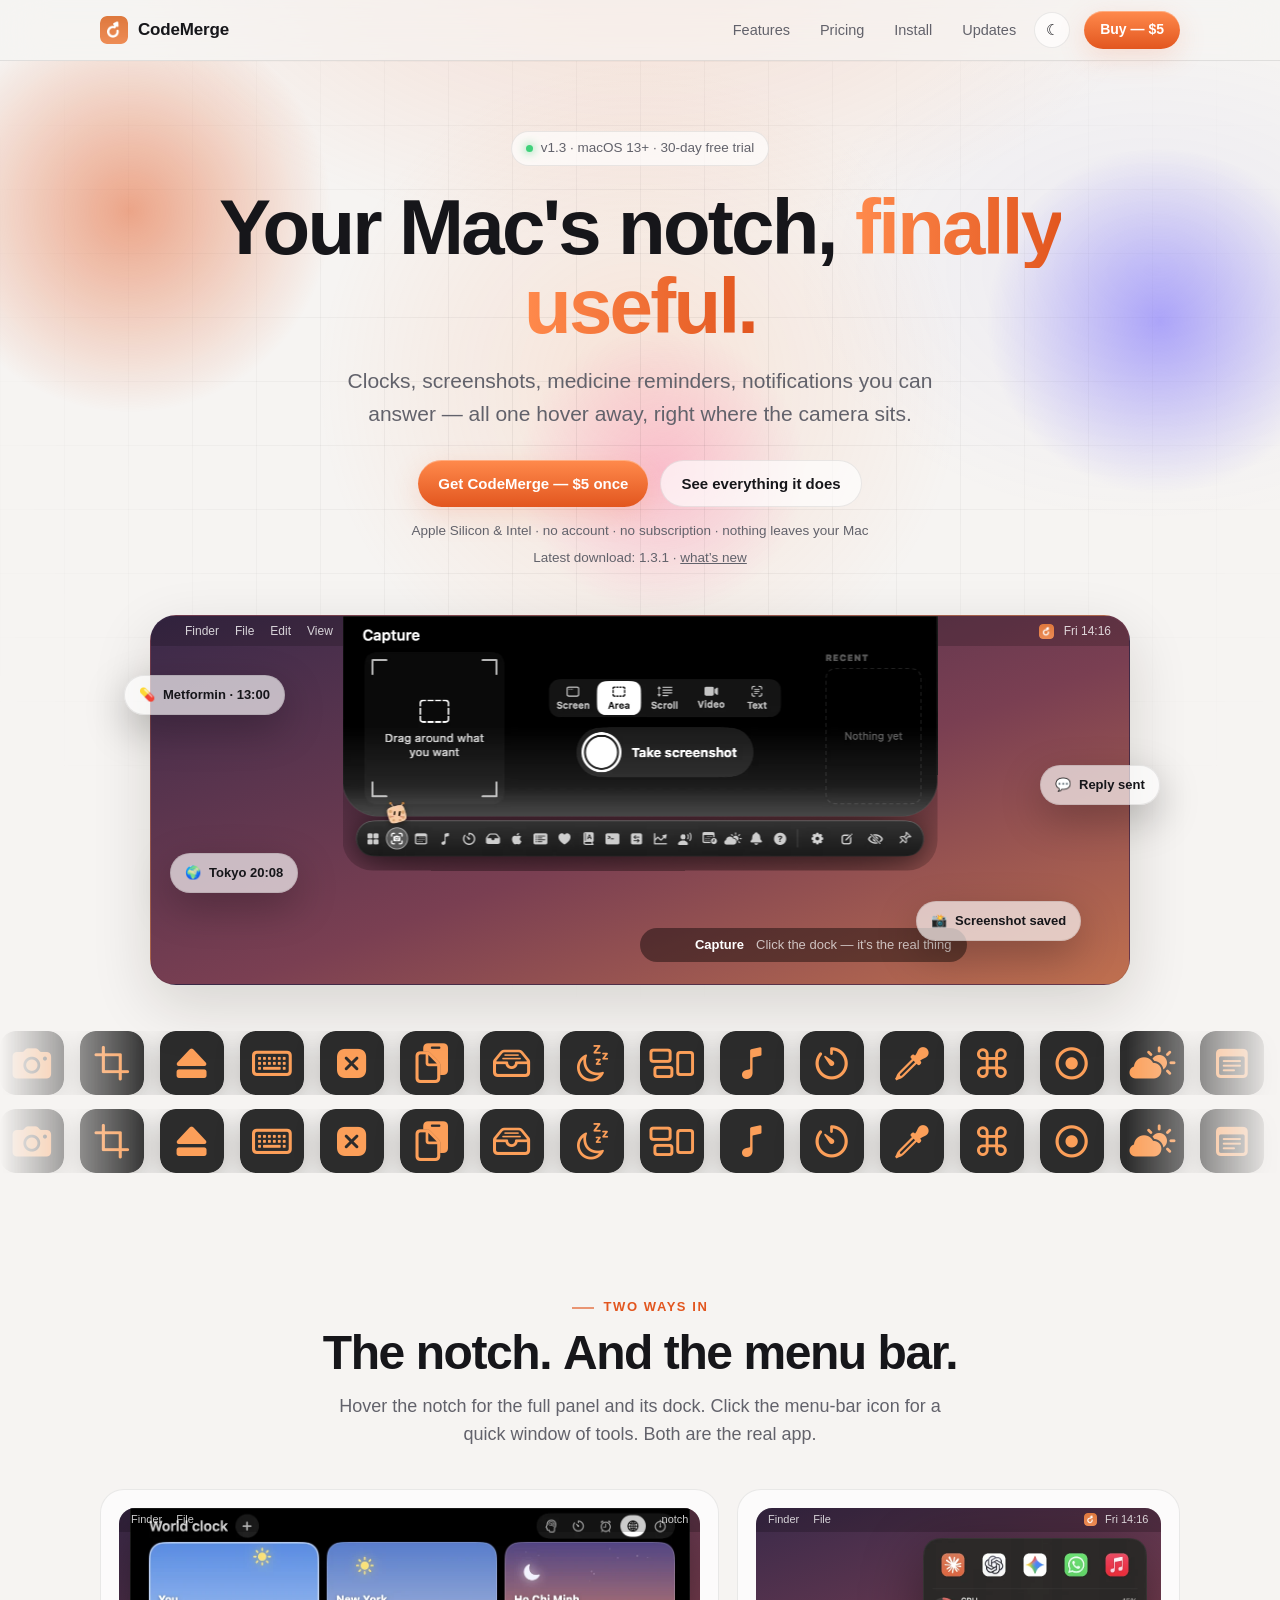
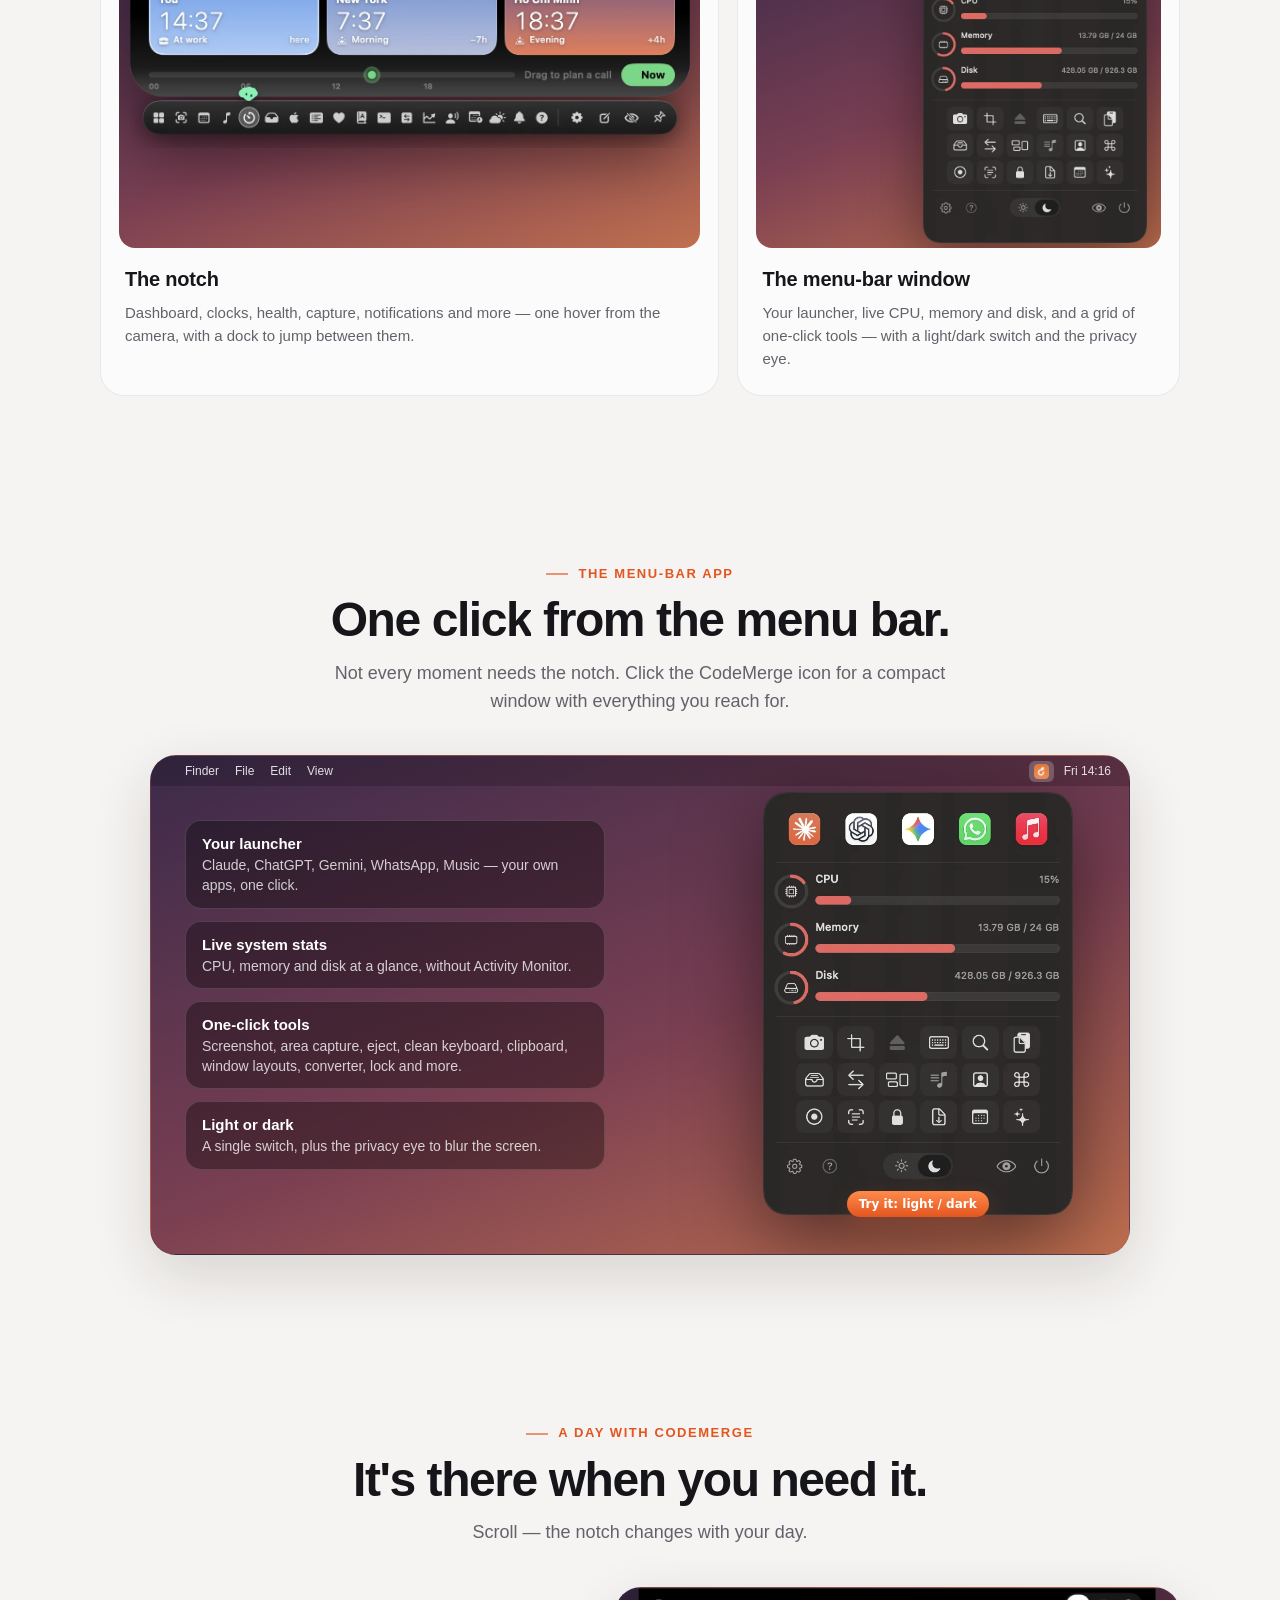
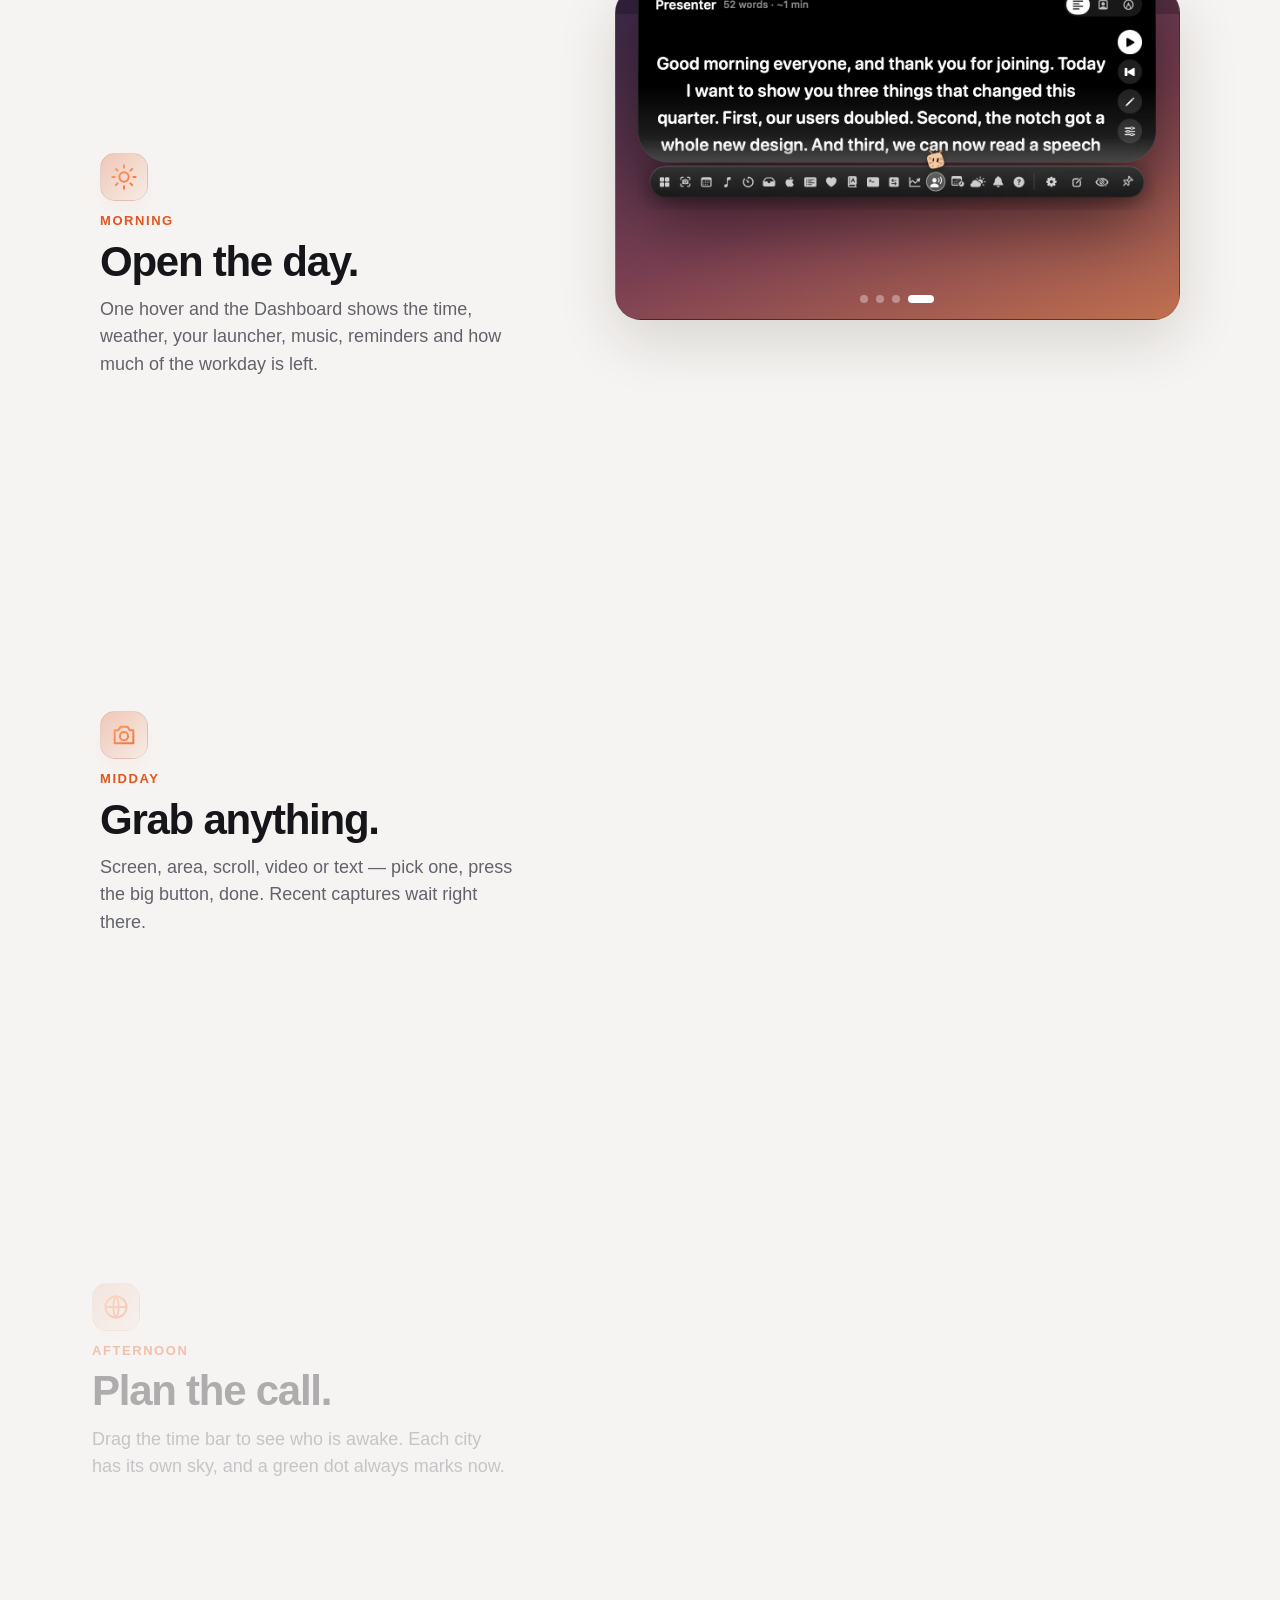
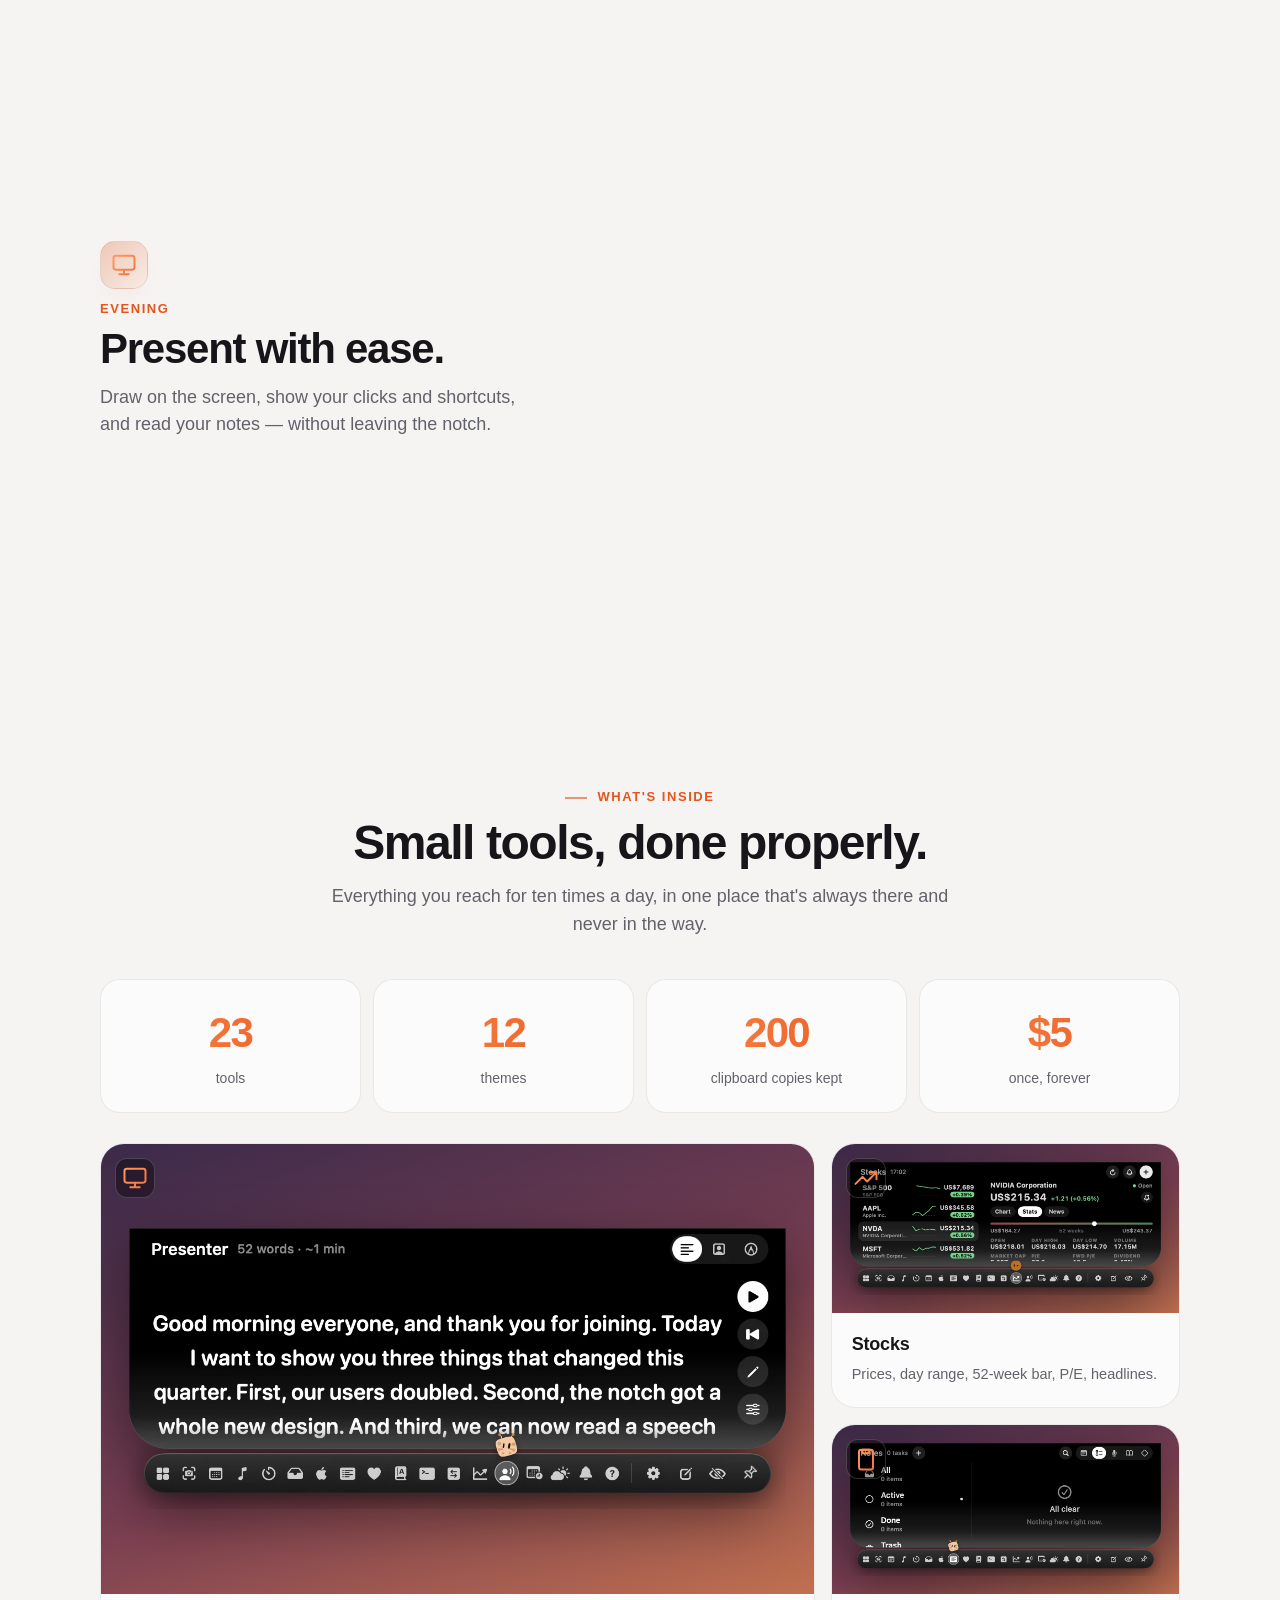
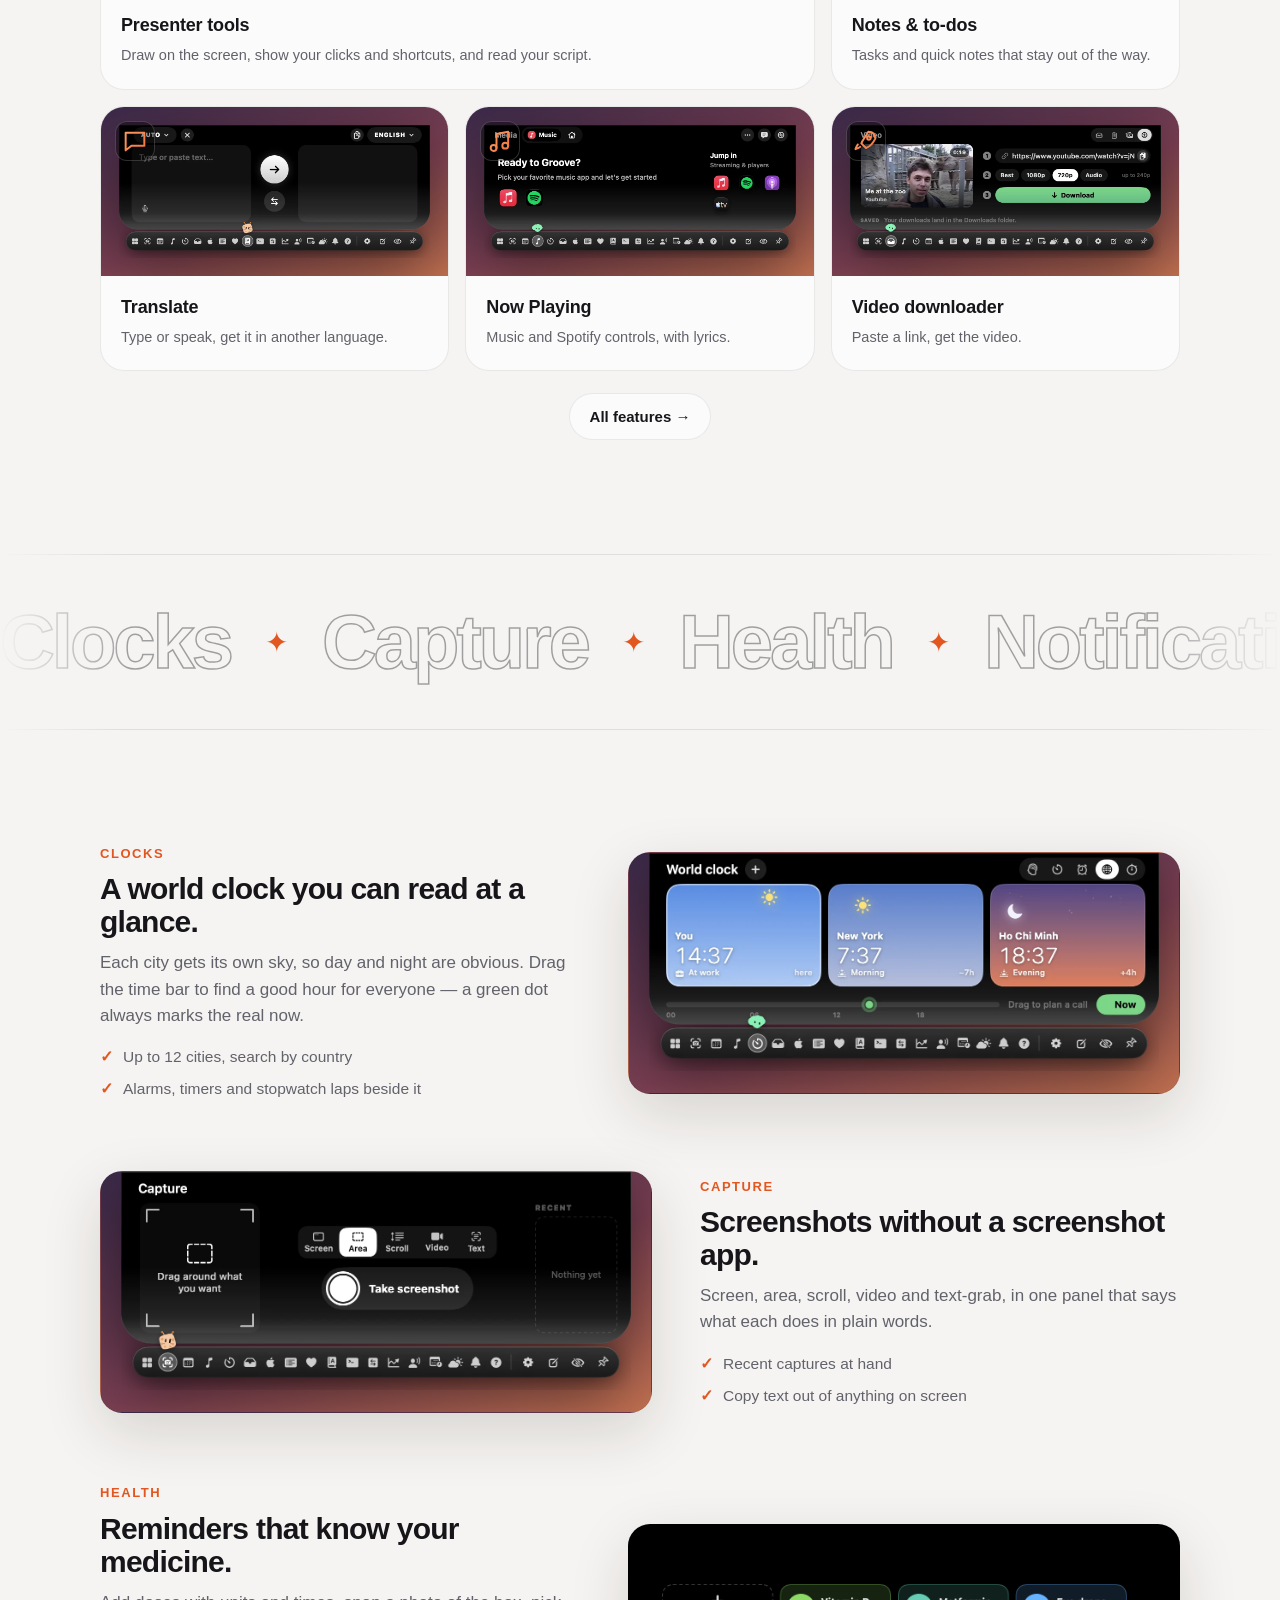
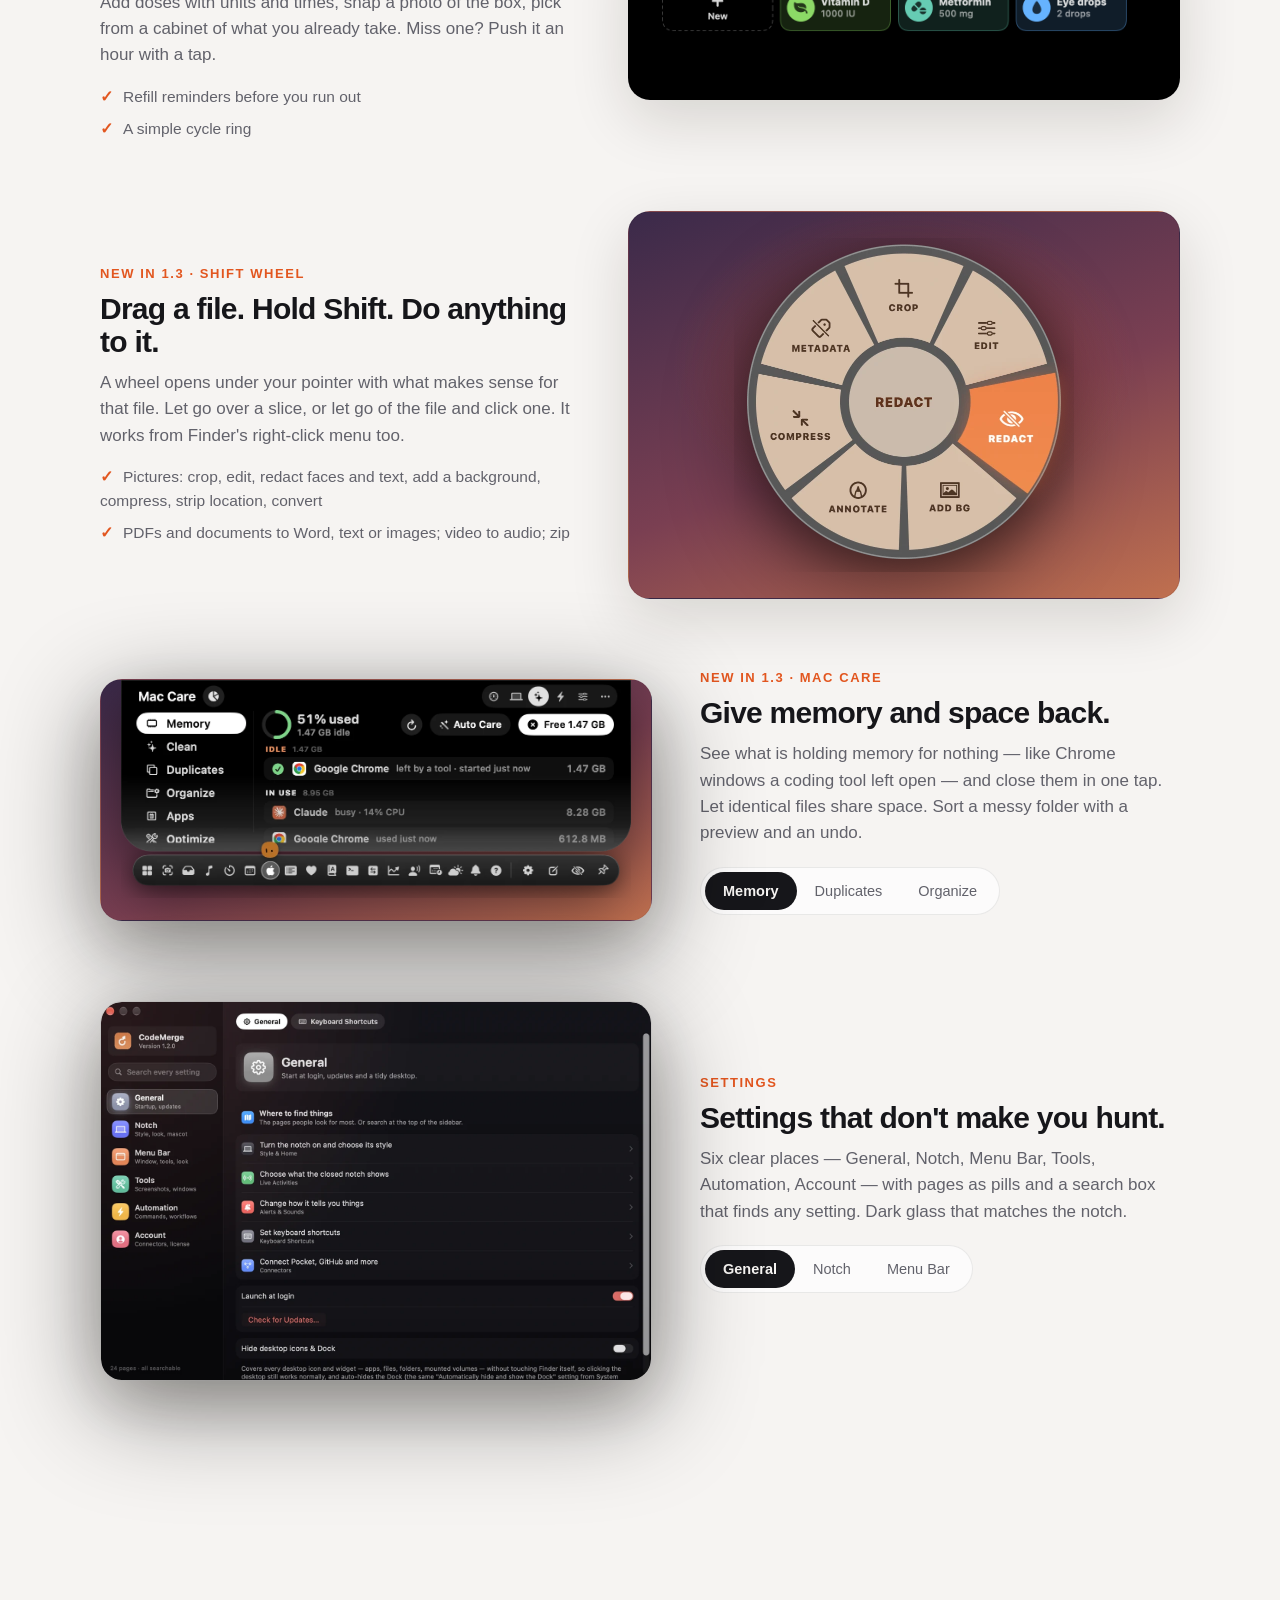
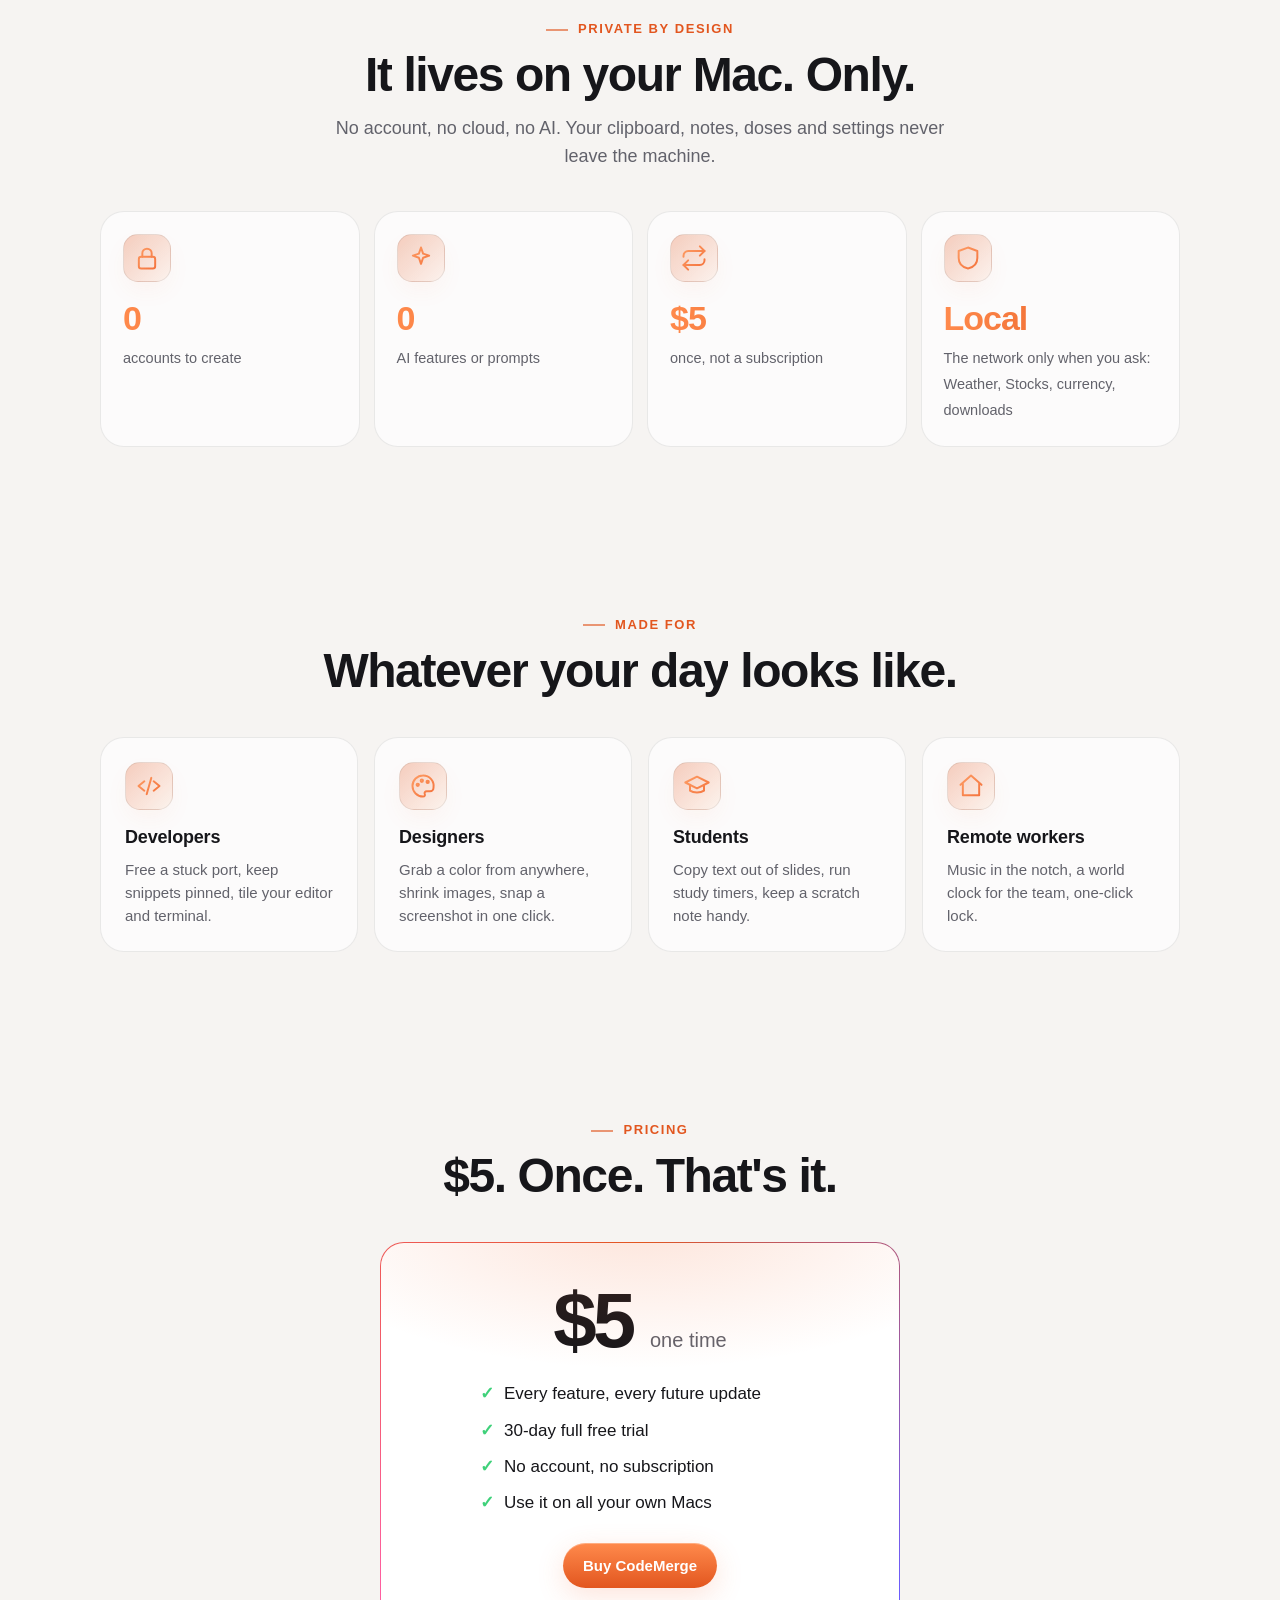
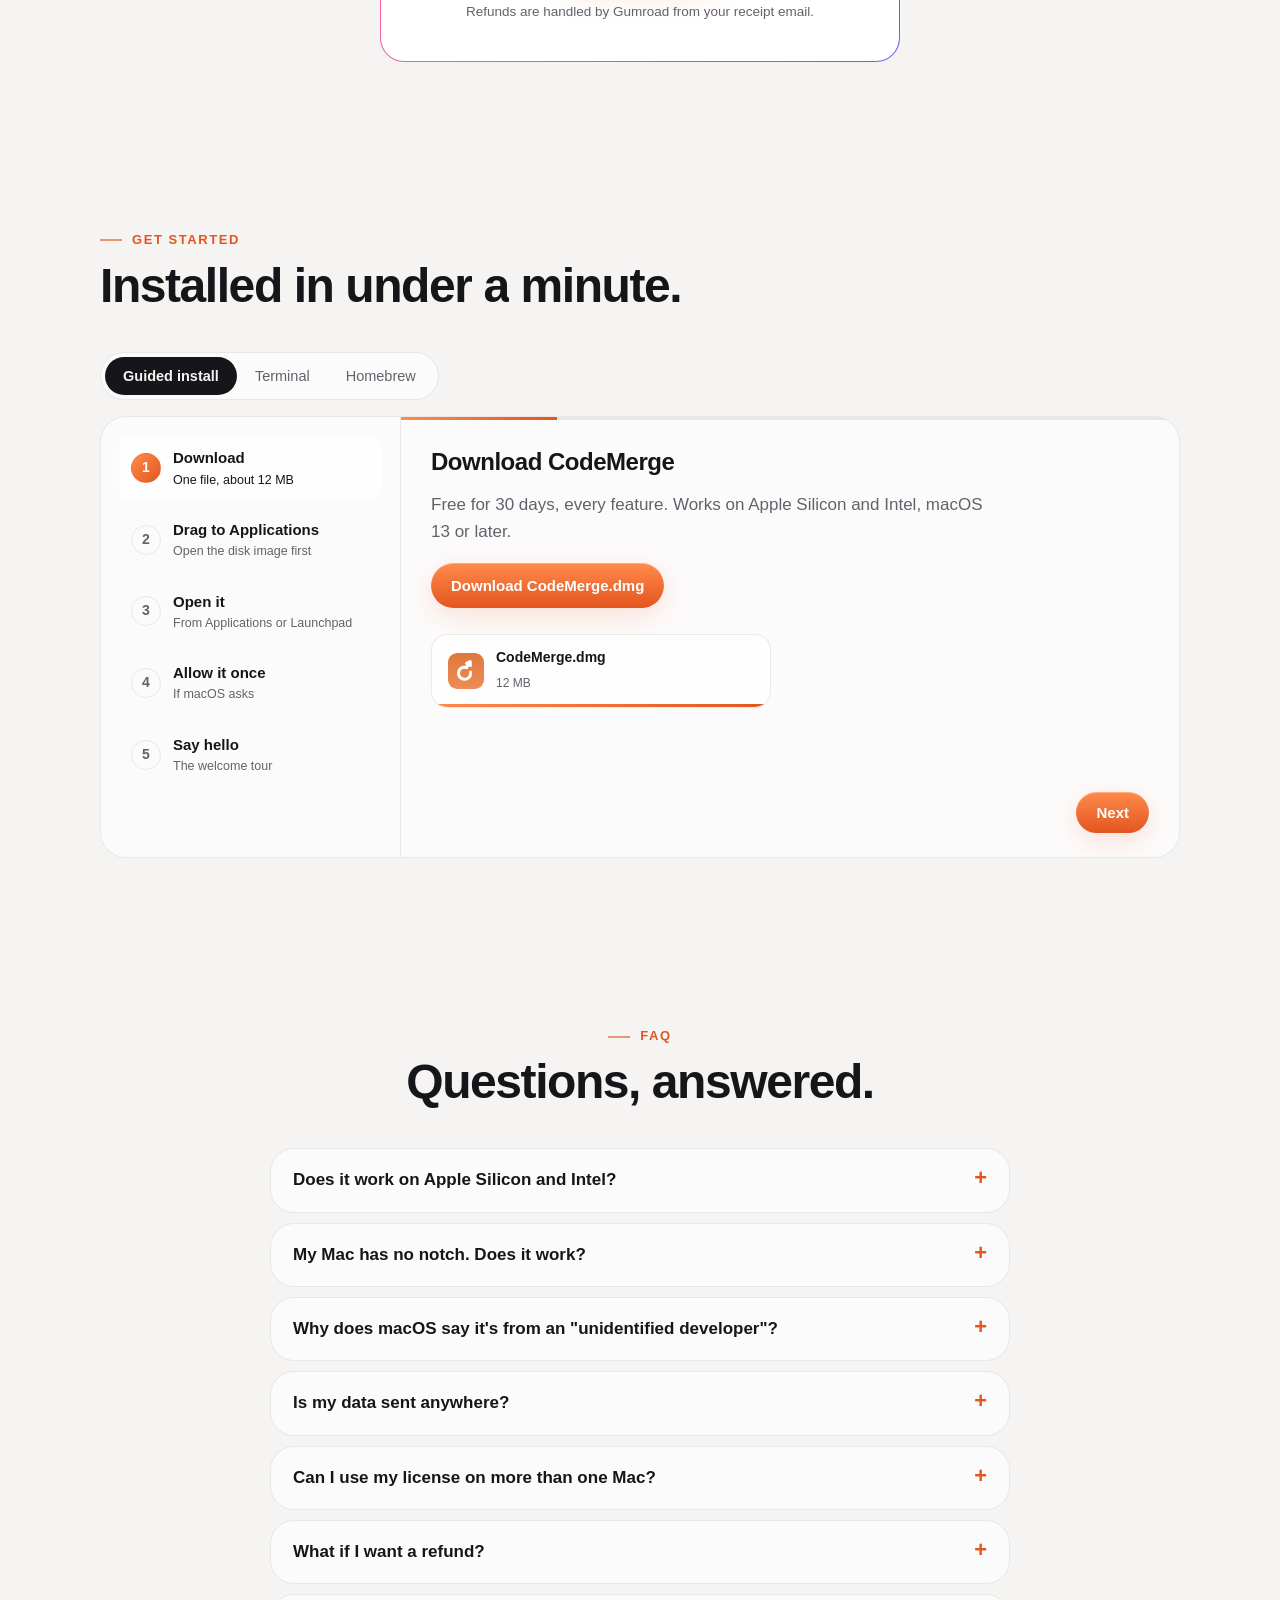
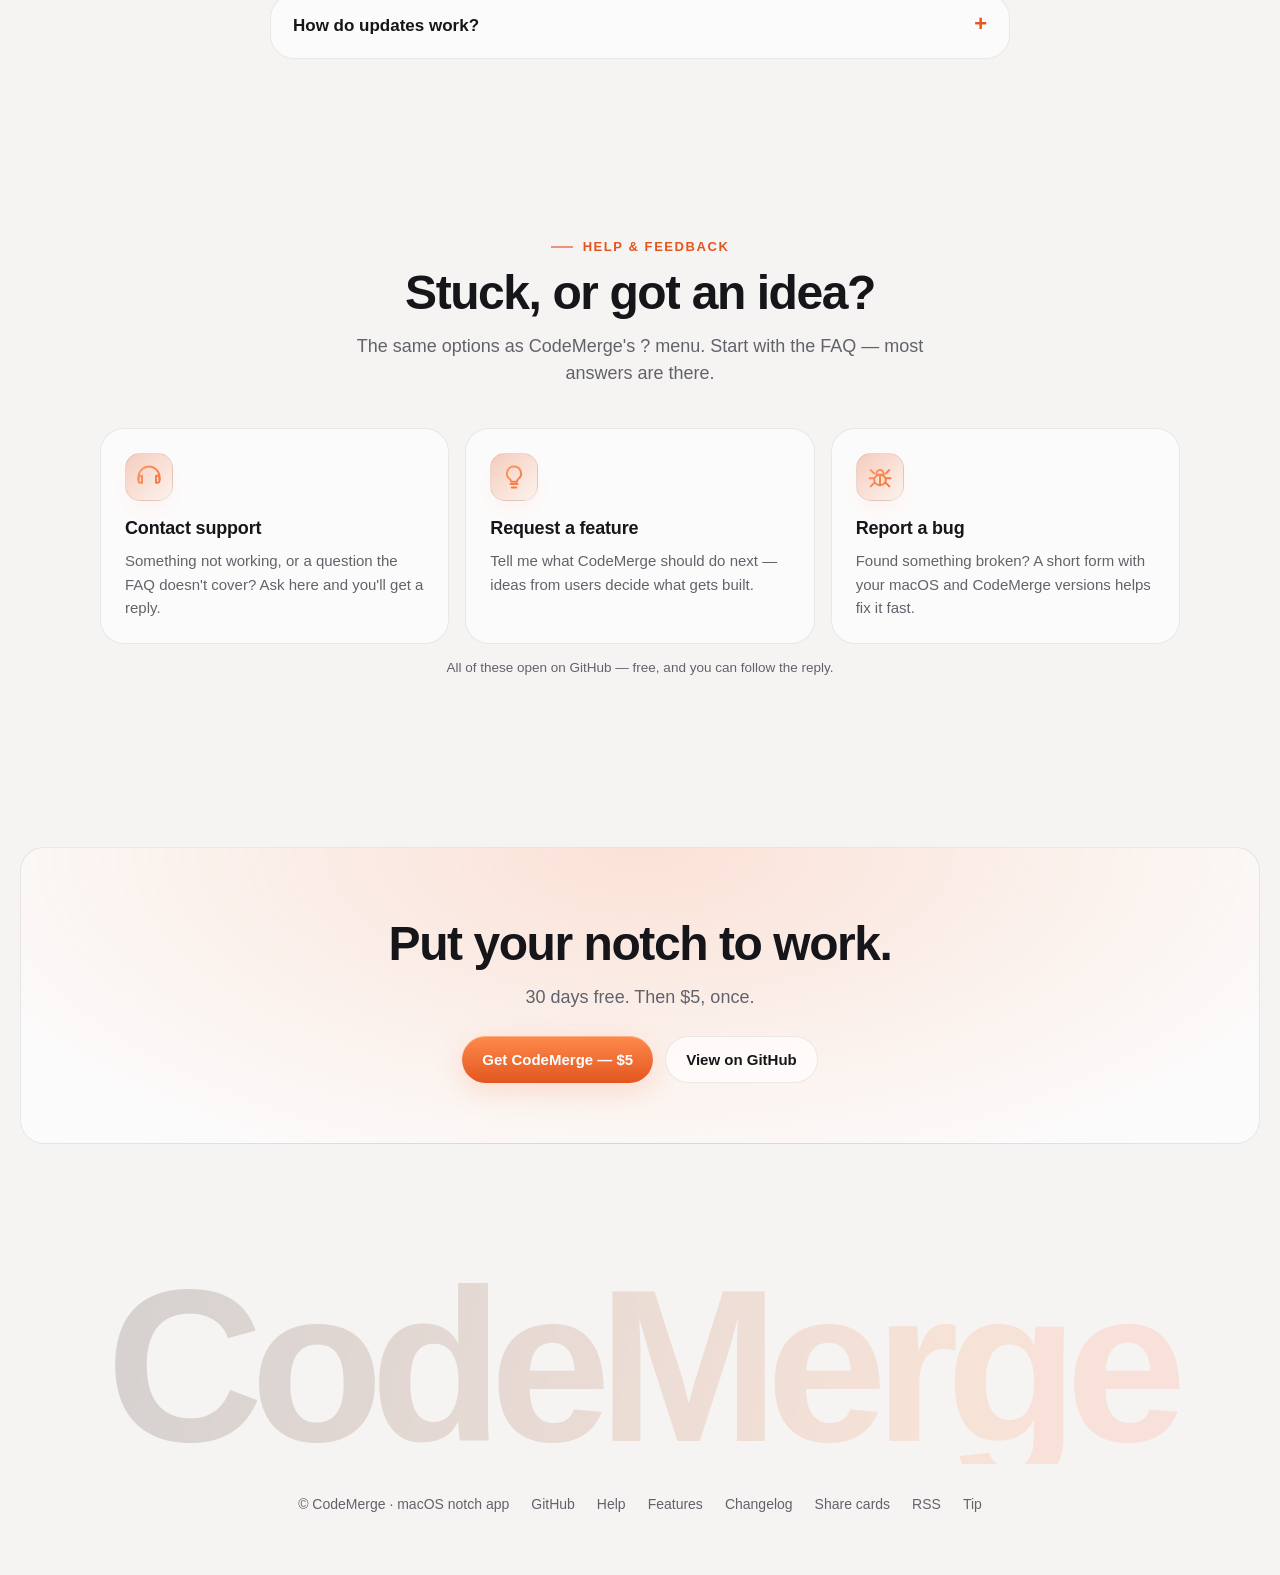
==== commit 2a0c8e08: "Install: a disk image, an interactive install guide, and the DMG in the README" ====
--- a/docs/index.html
+++ b/docs/index.html
@@ -8,7 +8,7 @@
 <meta name="theme-color" content="#0a090c">
 <link rel="icon" href="assets/app-icon.png">
 <script>document.documentElement.className="js"</script>
-<link rel="stylesheet" href="styles.css?v=1792478943">
+<link rel="stylesheet" href="styles.css?v=1792479961">
 </head><body>
 <svg width="0" height="0" style="position:absolute" aria-hidden="true"><defs><linearGradient id="ig" gradientUnits="userSpaceOnUse" x1="0" y1="0" x2="24" y2="24"><stop offset="0" stop-color="#ffa36b"/><stop offset="1" stop-color="#f26b35"/></linearGradient></defs></svg>
 <div id="veil" aria-hidden="true"><img decoding="async" src="assets/app-icon.png" alt=""></div>
@@ -132,17 +132,49 @@
 
 <section id="install"><div class="wrap">
  <div class="head"><div class="eyebrow">Get started</div><h2>Installed in under a minute.</h2></div>
- <div class="two"><div>
-  <div class="tabsrow" data-tabs><button class="on" data-t="i1">Terminal</button><button data-t="i2">Homebrew</button><button data-t="i3">Manual</button></div>
-  <div class="ipane on" id="i1"><p class="fine" style="margin-bottom:10px">Recommended — skips the "unidentified developer" step.</p>
-   <div class="code"><code>curl -fsSL https://raw.githubusercontent.com/harelyaish/CodeMerge/main/install.sh | bash</code><button>Copy</button></div></div>
-  <div class="ipane" id="i2"><div class="code"><code>brew tap harelyaish/codemerge https://github.com/harelyaish/CodeMerge
+ <div class="tabsrow" data-tabs><button class="on" data-t="i3">Guided install</button><button data-t="i1">Terminal</button><button data-t="i2">Homebrew</button></div>
+ <div class="ipane" id="i1"><p class="fine" style="margin-bottom:10px">One line. It skips the "unidentified developer" step entirely.</p>
+  <div class="code"><code>curl -fsSL https://raw.githubusercontent.com/harelyaish/CodeMerge/main/install.sh | bash</code><button>Copy</button></div></div>
+ <div class="ipane" id="i2"><div class="code"><code>brew tap harelyaish/codemerge https://github.com/harelyaish/CodeMerge
 brew install --cask codemerge</code><button>Copy</button></div></div>
-  <div class="ipane" id="i3"><p><a href="https://github.com/harelyaish/CodeMerge/releases/latest/download/CodeMerge.zip" style="text-decoration:underline">Download the zip</a>, unzip, and drag <b>CodeMerge.app</b> to Applications. macOS will block the first launch — see the steps on the right.</p></div>
- </div>
- <div class="glass"><b>macOS won't open it?</b><br>Normal for any indie app outside the App Store. One-time fix:<br><br>
-  Right-click (or Control-click) the app → <b>Open</b>, then click Open.<br><br>
-  If it only offers "Move to Trash": <b>System Settings → Privacy &amp; Security</b>, scroll to Security, click <b>Open Anyway</b>.</div></div>
+ <div class="ipane on" id="i3">
+  <div class="guide glass" id="guide">
+   <ol class="gsteps" id="gsteps">
+    <li class="on"><button data-g="0"><i>1</i><span><b>Download</b><small>One file, about 12 MB</small></span></button></li>
+    <li><button data-g="1"><i>2</i><span><b>Drag to Applications</b><small>Open the disk image first</small></span></button></li>
+    <li><button data-g="2"><i>3</i><span><b>Open it</b><small>From Applications or Launchpad</small></span></button></li>
+    <li><button data-g="3"><i>4</i><span><b>Allow it once</b><small>If macOS asks</small></span></button></li>
+    <li><button data-g="4"><i>5</i><span><b>Say hello</b><small>The welcome tour</small></span></button></li>
+   </ol>
+   <div class="gstage">
+    <div class="gbar"><b id="gprog"></b></div>
+    <div class="gview on" data-v="0">
+     <h3>Download CodeMerge</h3><p>Free for 30 days, every feature. Works on Apple Silicon and Intel, macOS 13 or later.</p>
+     <a class="btn" href="https://github.com/harelyaish/CodeMerge/releases/latest/download/CodeMerge.dmg" id="gdl">Download CodeMerge.dmg</a>
+     <div class="gdl"><img decoding="async" src="assets/app-icon.png" alt=""><span><b>CodeMerge.dmg</b><small>12 MB</small></span><i></i></div>
+    </div>
+    <div class="gview" data-v="1">
+     <h3>Drag it onto Applications</h3><p>Double-click the downloaded file. A window opens — drag <b>CodeMerge</b> onto <b>Applications</b>.</p>
+     <div class="gdmg"><img decoding="async" src="assets/install/dmg-window.webp" alt="The CodeMerge disk image window" loading="lazy"><img decoding="async" class="ghost" src="assets/app-icon.png" alt="" aria-hidden="true"><svg class="gcur" viewBox="0 0 24 24" aria-hidden="true"><path d="M5 3l14 8-6 2 4 7-3 1-4-7-5 4z" fill="#fff" stroke="#111" stroke-width="1.4" stroke-linejoin="round"/></svg></div>
+    </div>
+    <div class="gview" data-v="2">
+     <h3>Open CodeMerge</h3><p>Open it from <b>Applications</b> or Launchpad. The first time, macOS may say it can't check the app for malware — normal for apps outside the App Store.</p>
+     <div class="gmac"><div class="gdlg"><svg class="gsh" viewBox="0 0 96 96" aria-hidden="true"><rect x="6" y="4" width="80" height="80" rx="20" fill="#d9d9de"/><circle cx="46" cy="44" r="27" fill="#8e8e93"/><circle cx="46" cy="44" r="19" fill="#c7c7cc"/><circle cx="46" cy="44" r="6" fill="#636366"/><path d="M70 52l22 38H48z" fill="#ffd60a" stroke="#fff" stroke-width="3" stroke-linejoin="round"/><path d="M70 64v13" stroke="#3a3a3c" stroke-width="4" stroke-linecap="round"/><circle cx="70" cy="83" r="2.6" fill="#3a3a3c"/></svg><b>“CodeMerge.app” Not Opened</b><span>Apple could not verify “CodeMerge.app” is free of malware that may harm your Mac or compromise your privacy.</span><div class="gbtns"><u class="red">Move to Trash</u><u class="pri">Done</u></div></div></div>
+     <p class="fine">Click <b>Done</b> — not Move to Trash. The next step takes ten seconds.</p>
+    </div>
+    <div class="gview" data-v="3">
+     <h3>Allow it, once</h3><p>Open <b>System Settings → Privacy &amp; Security</b>, scroll to <b>Security</b> and click <b>Open Anyway</b>. Then click Open. You never do this again.</p>
+     <div class="gmac"><div class="gset"><b>Security</b><div class="grow"><span>“CodeMerge” was blocked to protect your Mac.</span><u class="pri pulse">Open Anyway</u></div></div></div>
+     <p class="fine">Tip: right-click the app → <b>Open</b> does the same in one step.</p>
+    </div>
+    <div class="gview" data-v="4">
+     <h3>Say hello</h3><p>A short tour opens. Hover the notch — or click the menu-bar icon on a Mac without one — and everything is one move away.</p>
+     <div class="gwelcome"><img decoding="async" src="assets/app-icon.png" alt=""><b>Welcome to CodeMerge</b><span>Your Mac's notch, finally useful.</span><i><em></em><em></em><em></em><em></em></i></div>
+    </div>
+    <div class="gnav"><button class="btn ghost" id="gprev">Back</button><button class="btn" id="gnext">Next</button></div>
+   </div>
+  </div>
+ </div>
 </div></section>
 
 <section><div class="wrap" style="max-width:780px">
@@ -176,4 +208,4 @@
 <a href="https://github.com/harelyaish/CodeMerge">GitHub</a><a href="./#help">Help</a><a href="features.html">Features</a><a href="updates.html">Changelog</a><a href="cards.html">Share cards</a>
 <a href="https://github.com/harelyaish/CodeMerge/releases.atom">RSS</a><a href="https://www.paypal.com/paypalme/HarelYaish">Tip</a>
 </div></footer>
-<script src="app.js?v=1792478943"></script></body></html>
+<script src="app.js?v=1792479961"></script></body></html>
--- a/docs/styles.css
+++ b/docs/styles.css
@@ -494,3 +494,60 @@
 .card h3 .nx{display:inline-block;margin-left:8px;font-size:10px;font-weight:700;letter-spacing:.06em;text-transform:uppercase;color:var(--accent);border:1px solid color-mix(in srgb,var(--accent) 55%,transparent);border-radius:99px;padding:1px 7px;vertical-align:middle;white-space:nowrap}
 
 .idle,.idle *{animation-play-state:paused!important}
+
+/* guided install */
+.guide{display:grid;grid-template-columns:300px 1fr;gap:0;padding:0;overflow:hidden;border-radius:26px}
+.gsteps{list-style:none;margin:0;padding:18px;border-right:1px solid var(--glass-line);display:flex;flex-direction:column;gap:6px}
+.gsteps button{all:unset;box-sizing:border-box;width:100%;display:flex;gap:12px;align-items:center;padding:11px 12px;border-radius:14px;cursor:pointer;color:var(--muted);transition:background .2s,color .2s}
+.gsteps button:hover{background:var(--glass)}
+.gsteps i{font-style:normal;flex:none;width:30px;height:30px;border-radius:50%;display:grid;place-items:center;font-weight:700;font-size:14px;border:1.5px solid var(--glass-line);transition:all .25s}
+.gsteps b{display:block;color:var(--text);font-size:15px}.gsteps small{display:block;font-size:12.5px;margin-top:1px}
+.gsteps li.on button{background:var(--glass);color:var(--text)}
+.gsteps li.on i{background:linear-gradient(135deg,var(--accent2),var(--accent));border-color:transparent;color:#fff}
+.gsteps li.done i{background:var(--accent);border-color:transparent;color:transparent;position:relative}
+.gsteps li.done i::after{content:"✓";position:absolute;color:#fff;font-size:14px}
+.gstage{padding:26px 30px 24px;position:relative;min-height:440px;display:flex;flex-direction:column}
+.gbar{position:absolute;left:0;right:0;top:0;height:3px;background:var(--glass-line)}
+.gbar b{display:block;height:100%;width:20%;background:linear-gradient(90deg,var(--accent2),var(--accent));transition:width .4s cubic-bezier(.2,.8,.2,1)}
+.gview{display:none;flex:1;flex-direction:column;gap:12px}.gview.on{display:flex;animation:gin .4s cubic-bezier(.2,.8,.2,1)}
+@keyframes gin{from{opacity:0;transform:translateX(18px)}to{opacity:1;transform:none}}
+.gview h3{margin:0;font-size:24px;letter-spacing:-.02em}.gview p{margin:0;color:var(--muted);max-width:560px}
+.gview .btn{align-self:flex-start;margin-top:6px}
+.gdl{display:flex;align-items:center;gap:12px;margin-top:14px;padding:12px 16px;border-radius:16px;background:var(--glass);border:1px solid var(--glass-line);max-width:340px;position:relative;overflow:hidden}
+.gdl img{width:36px;height:36px;border-radius:9px}.gdl b{display:block;font-size:14px}.gdl small{color:var(--muted);font-size:12px}
+.gdl i{position:absolute;left:0;bottom:0;height:3px;width:100%;background:linear-gradient(90deg,var(--accent2),var(--accent));transform-origin:left;animation:gfill 3.2s ease-in-out infinite}
+@keyframes gfill{0%{transform:scaleX(0)}80%,100%{transform:scaleX(1)}}
+.gdmg{position:relative;max-width:560px;border-radius:14px;overflow:hidden;box-shadow:0 20px 50px rgba(0,0,0,.3);border:1px solid var(--glass-line)}
+.gdmg>img:first-child{display:block;width:100%}
+.gdmg .ghost{position:absolute;width:13.8%;left:18.8%;top:39%;border-radius:22%;animation:gdrag 4s cubic-bezier(.6,0,.3,1) infinite;filter:drop-shadow(0 6px 10px rgba(0,0,0,.3))}
+.gdmg .gcur{position:absolute;width:5%;left:27%;top:48%;animation:gcur 4s cubic-bezier(.6,0,.3,1) infinite;filter:drop-shadow(0 2px 3px rgba(0,0,0,.4))}
+@keyframes gdrag{0%,12%{transform:translate(0,0) scale(1);opacity:0}16%{opacity:1}70%,86%{transform:translate(350%,0) scale(.7);opacity:1}100%{transform:translate(350%,0) scale(.4);opacity:0}}
+@keyframes gcur{0%,12%{transform:translate(0,0)}70%,86%{transform:translate(970%,0)}100%{transform:translate(970%,0);opacity:0}}
+.gmac{display:grid;place-items:center;padding:26px 14px;border-radius:18px;background:linear-gradient(135deg,#6a5cff55,#ff5fa255,#ff8a4c55);border:1px solid var(--glass-line)}
+.gdlg{width:min(330px,100%);background:#f4f4f6;color:#1d1d1f;border-radius:18px;padding:18px;text-align:center;box-shadow:0 20px 50px rgba(0,0,0,.3);display:flex;flex-direction:column;gap:8px;align-items:center}
+.gdlg img{width:52px;height:52px;border-radius:12px}.gdlg b{font-size:15px}.gdlg span{font-size:12.5px;color:#555}
+.gbtns{display:flex;gap:8px;margin-top:6px;width:100%}.gbtns u{flex:1;text-decoration:none;padding:7px 0;border-radius:9px;background:#e4e4e8;font-size:13px}
+.gbtns u.pri,.grow u.pri{background:#0a84ff;color:#fff}
+.gset{width:min(460px,100%);background:#f4f4f6;color:#1d1d1f;border-radius:14px;padding:16px 18px;box-shadow:0 20px 50px rgba(0,0,0,.3)}
+.gset>b{display:block;font-size:13px;margin-bottom:10px}
+.grow{display:flex;justify-content:space-between;align-items:center;gap:14px;background:#fff;border-radius:10px;padding:10px 12px;font-size:13px}
+.grow u{text-decoration:none;padding:6px 12px;border-radius:8px;white-space:nowrap}
+.pulse{animation:gpulse 1.6s ease-in-out infinite}
+@keyframes gpulse{0%,100%{box-shadow:0 0 0 0 #0a84ff88}50%{box-shadow:0 0 0 9px #0a84ff00}}
+.gwelcome{display:flex;flex-direction:column;align-items:center;gap:6px;padding:28px;border-radius:20px;background:radial-gradient(80% 90% at 20% 0%,var(--glow),transparent),var(--glass);border:1px solid var(--glass-line);text-align:center}
+.gwelcome img{width:84px;height:84px;border-radius:20px;animation:float 4s ease-in-out infinite}
+.gwelcome b{font-size:22px;letter-spacing:-.02em}.gwelcome span{color:var(--muted)}
+.gwelcome i{display:flex;gap:6px;margin-top:8px}.gwelcome em{width:8px;height:8px;border-radius:50%;background:var(--glass-line)}.gwelcome em:first-child{width:22px;border-radius:99px;background:var(--accent)}
+.gnav{display:flex;justify-content:space-between;margin-top:auto;padding-top:14px}
+.gnav .btn{margin:0}
+@media(max-width:860px){.guide{grid-template-columns:1fr}.gsteps{flex-direction:row;overflow-x:auto;border-right:0;border-bottom:1px solid var(--glass-line)}.gsteps small{display:none}.gsteps button{width:auto;white-space:nowrap}.gstage{padding:22px 18px}}
+@media(prefers-reduced-motion:reduce){.gdmg .ghost,.gdmg .gcur,.gdl i,.pulse{animation:none}.gdmg .ghost{left:60%;opacity:1;transform:none}}
+
+.gdlg{background:linear-gradient(180deg,#5a5a5ecc,#3d3d41ee);color:#fff;border-radius:30px;padding:22px 22px 18px;width:min(340px,100%);text-align:left;align-items:stretch;gap:10px;border:1px solid #ffffff22}
+.gdlg .gsh{width:72px;height:72px}
+.gdlg b{font-size:16px;margin-top:6px}.gdlg span{color:#ffffffcc;font-size:13.5px;line-height:1.45}
+.gbtns{flex-direction:column;gap:8px;margin-top:10px}
+.gbtns u{padding:11px 0;border-radius:99px;background:#ffffff1f;color:#fff;font-weight:600;text-align:center}
+.gbtns u.red{background:#ee5a5a}
+.gbtns u.pri{background:transparent;border:2px solid #ffffff66;position:relative;animation:gpulse2 1.8s ease-in-out infinite}
+@keyframes gpulse2{0%,100%{box-shadow:0 0 0 0 #ffffff55}50%{box-shadow:0 0 0 8px #ffffff00}}
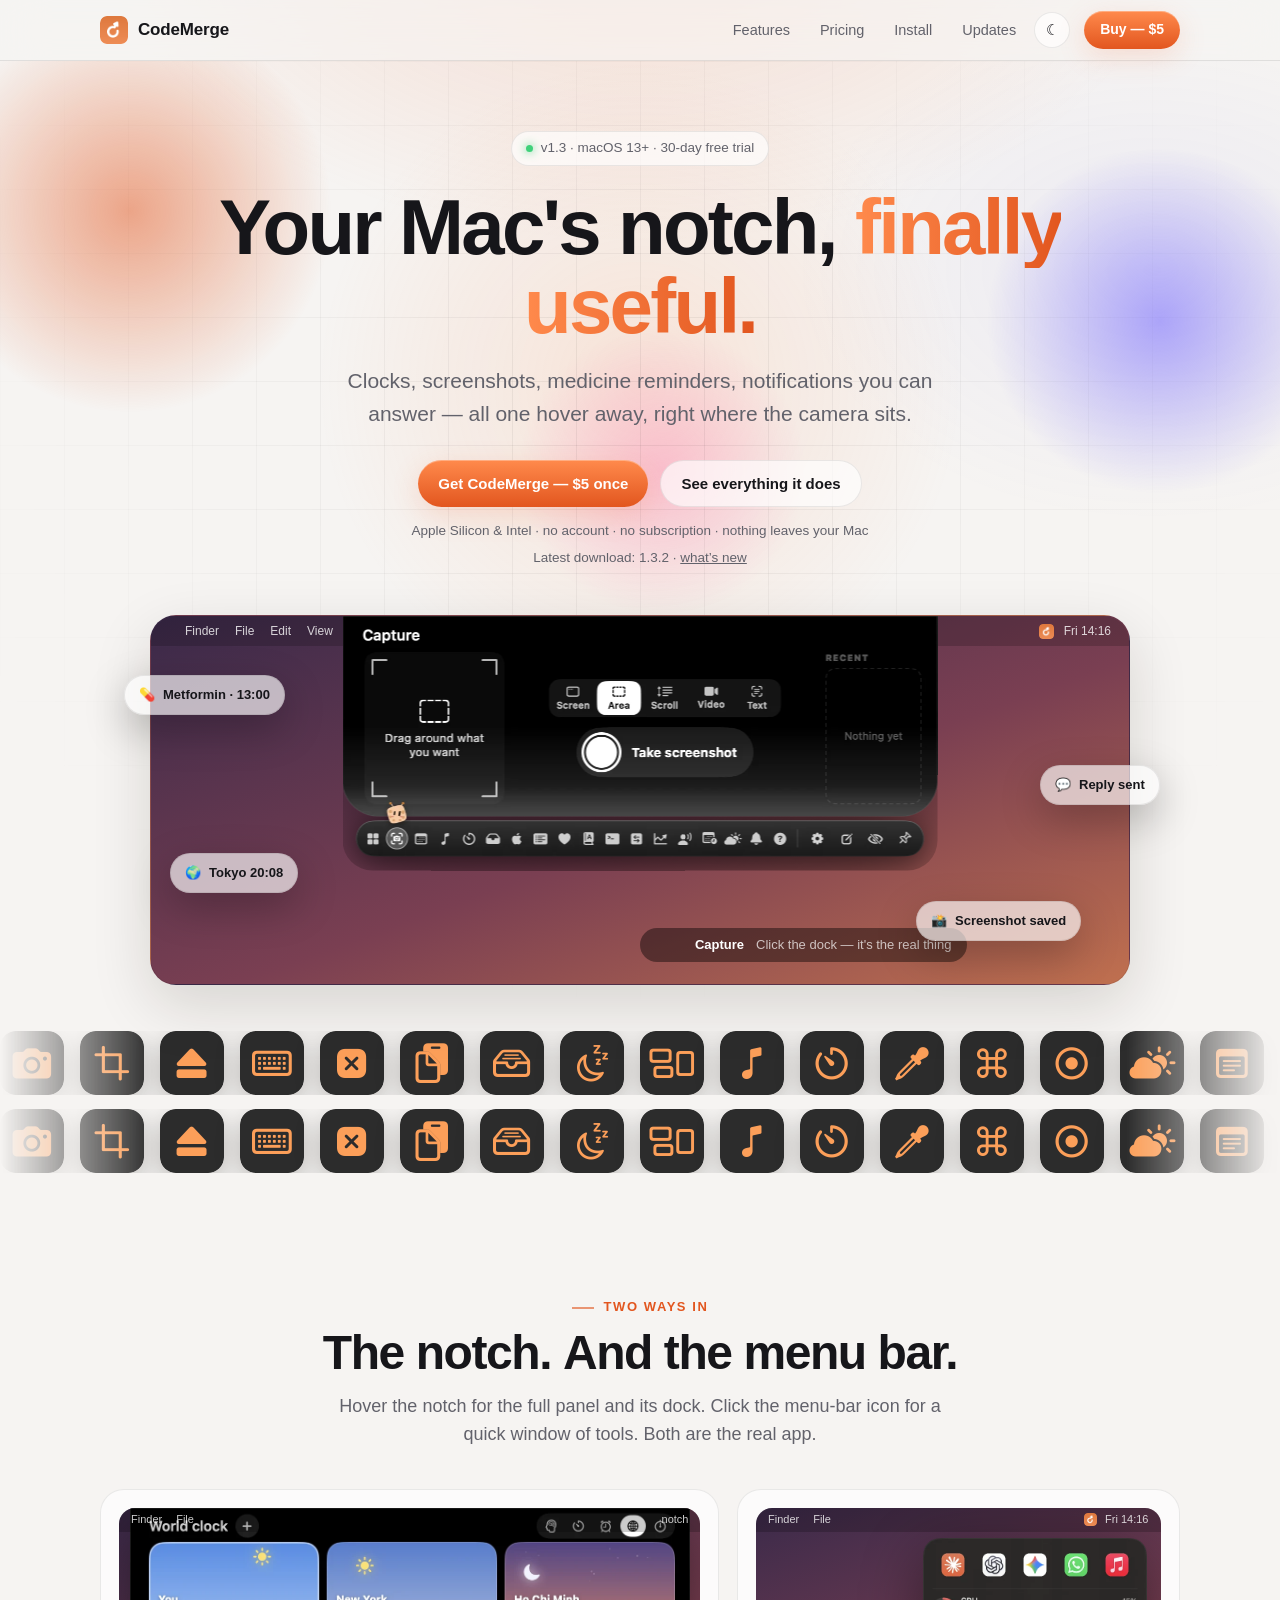
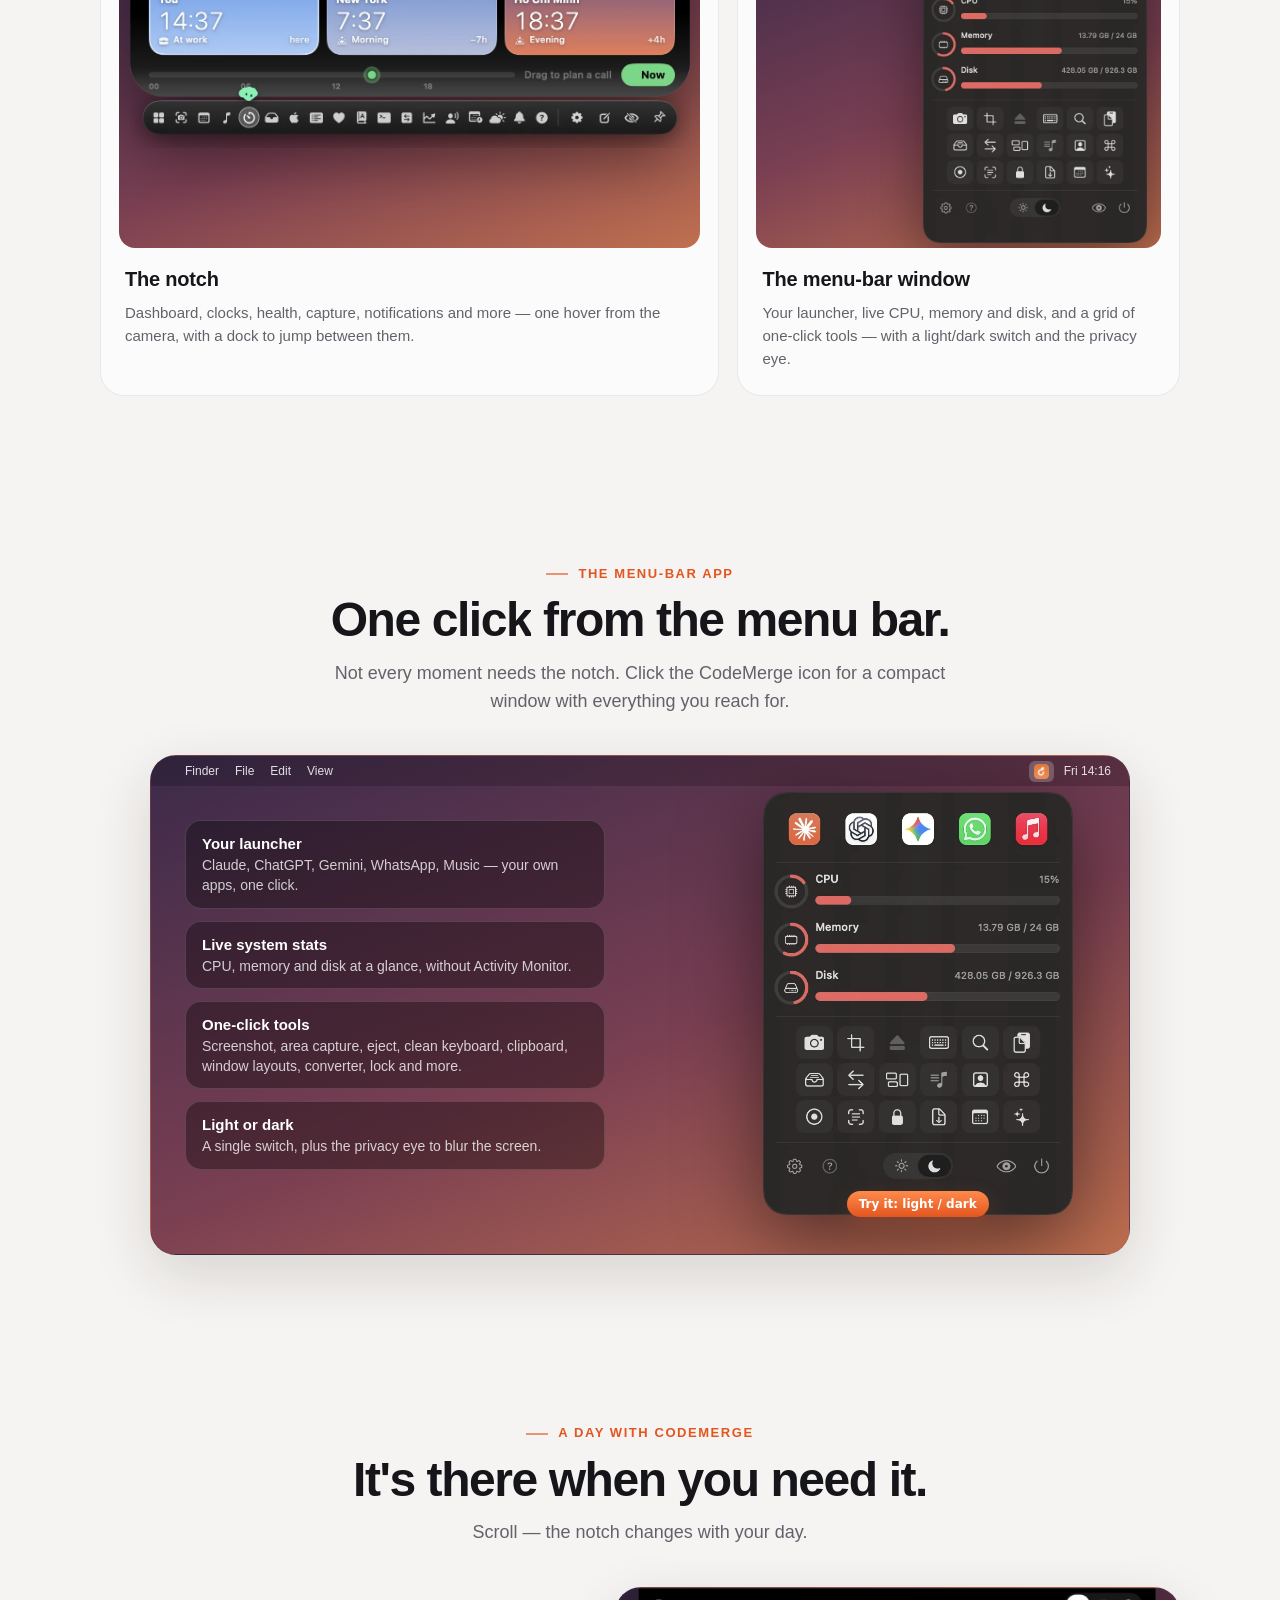
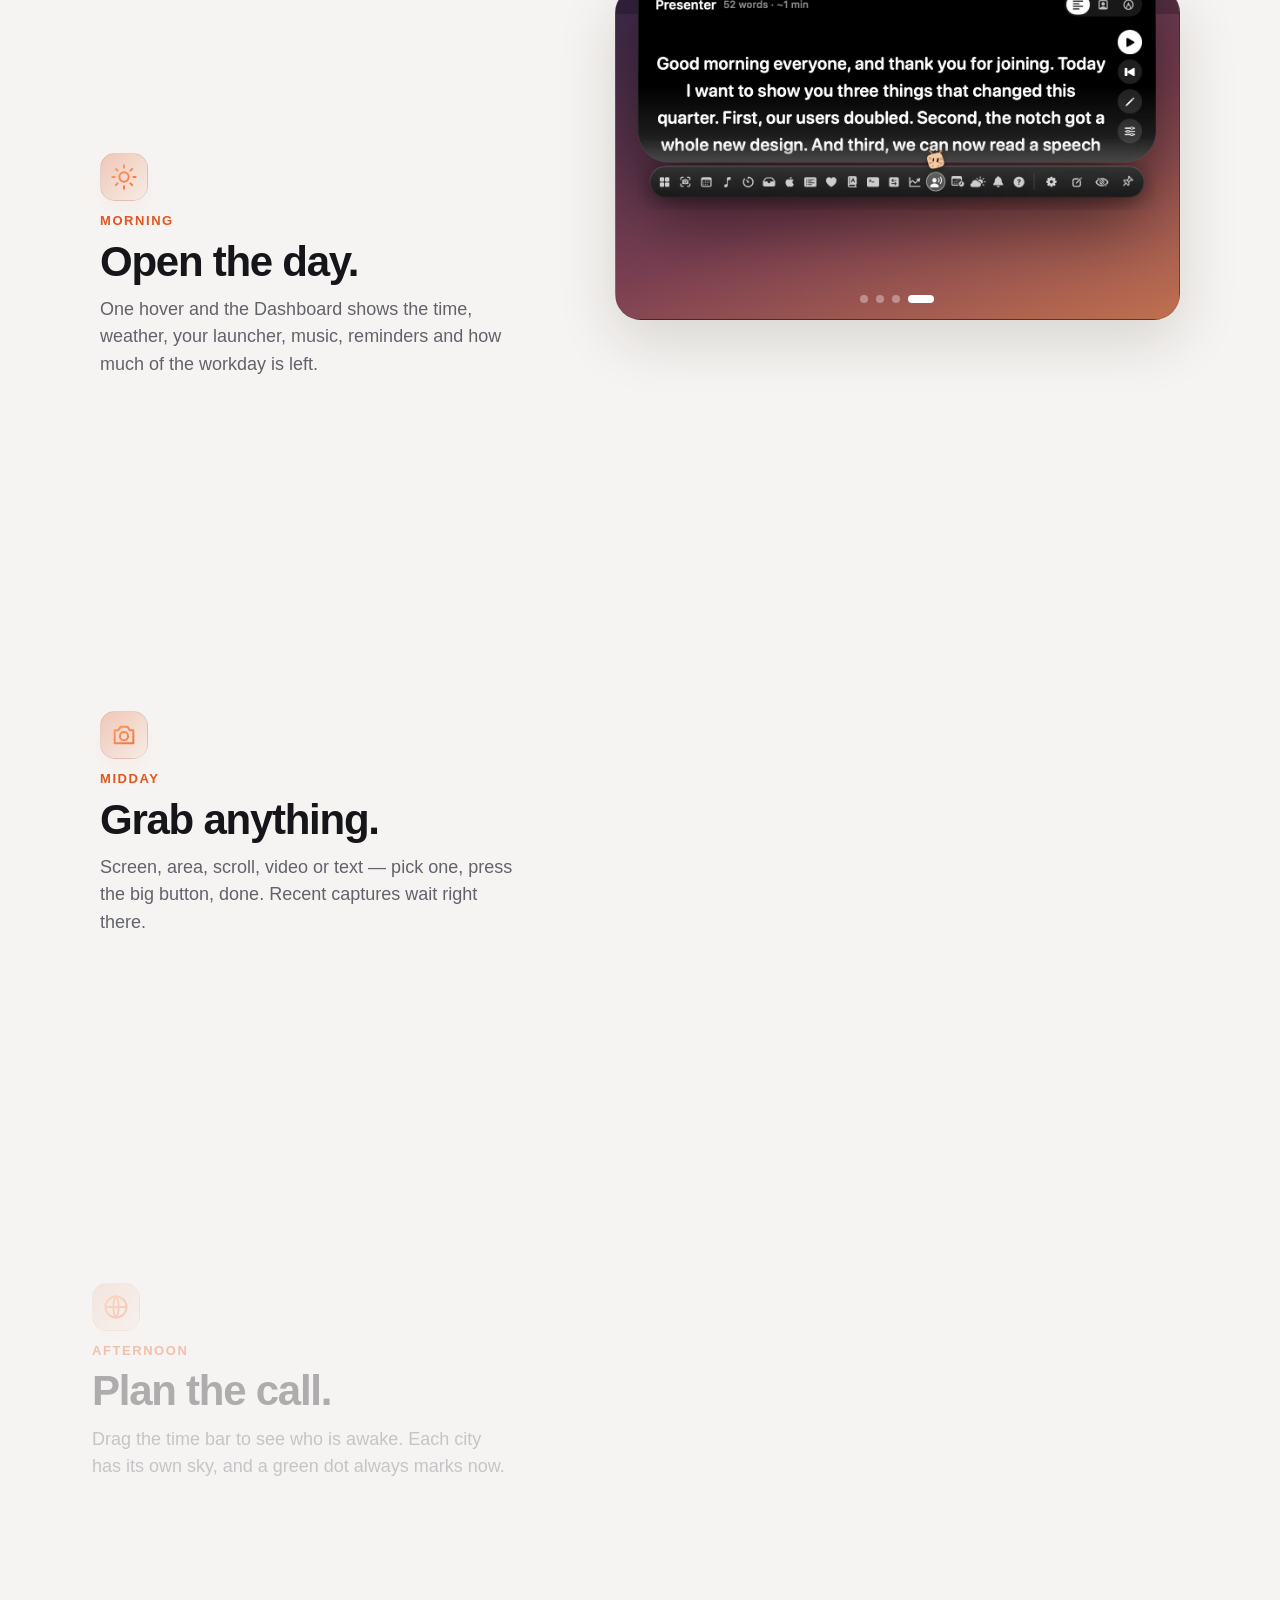
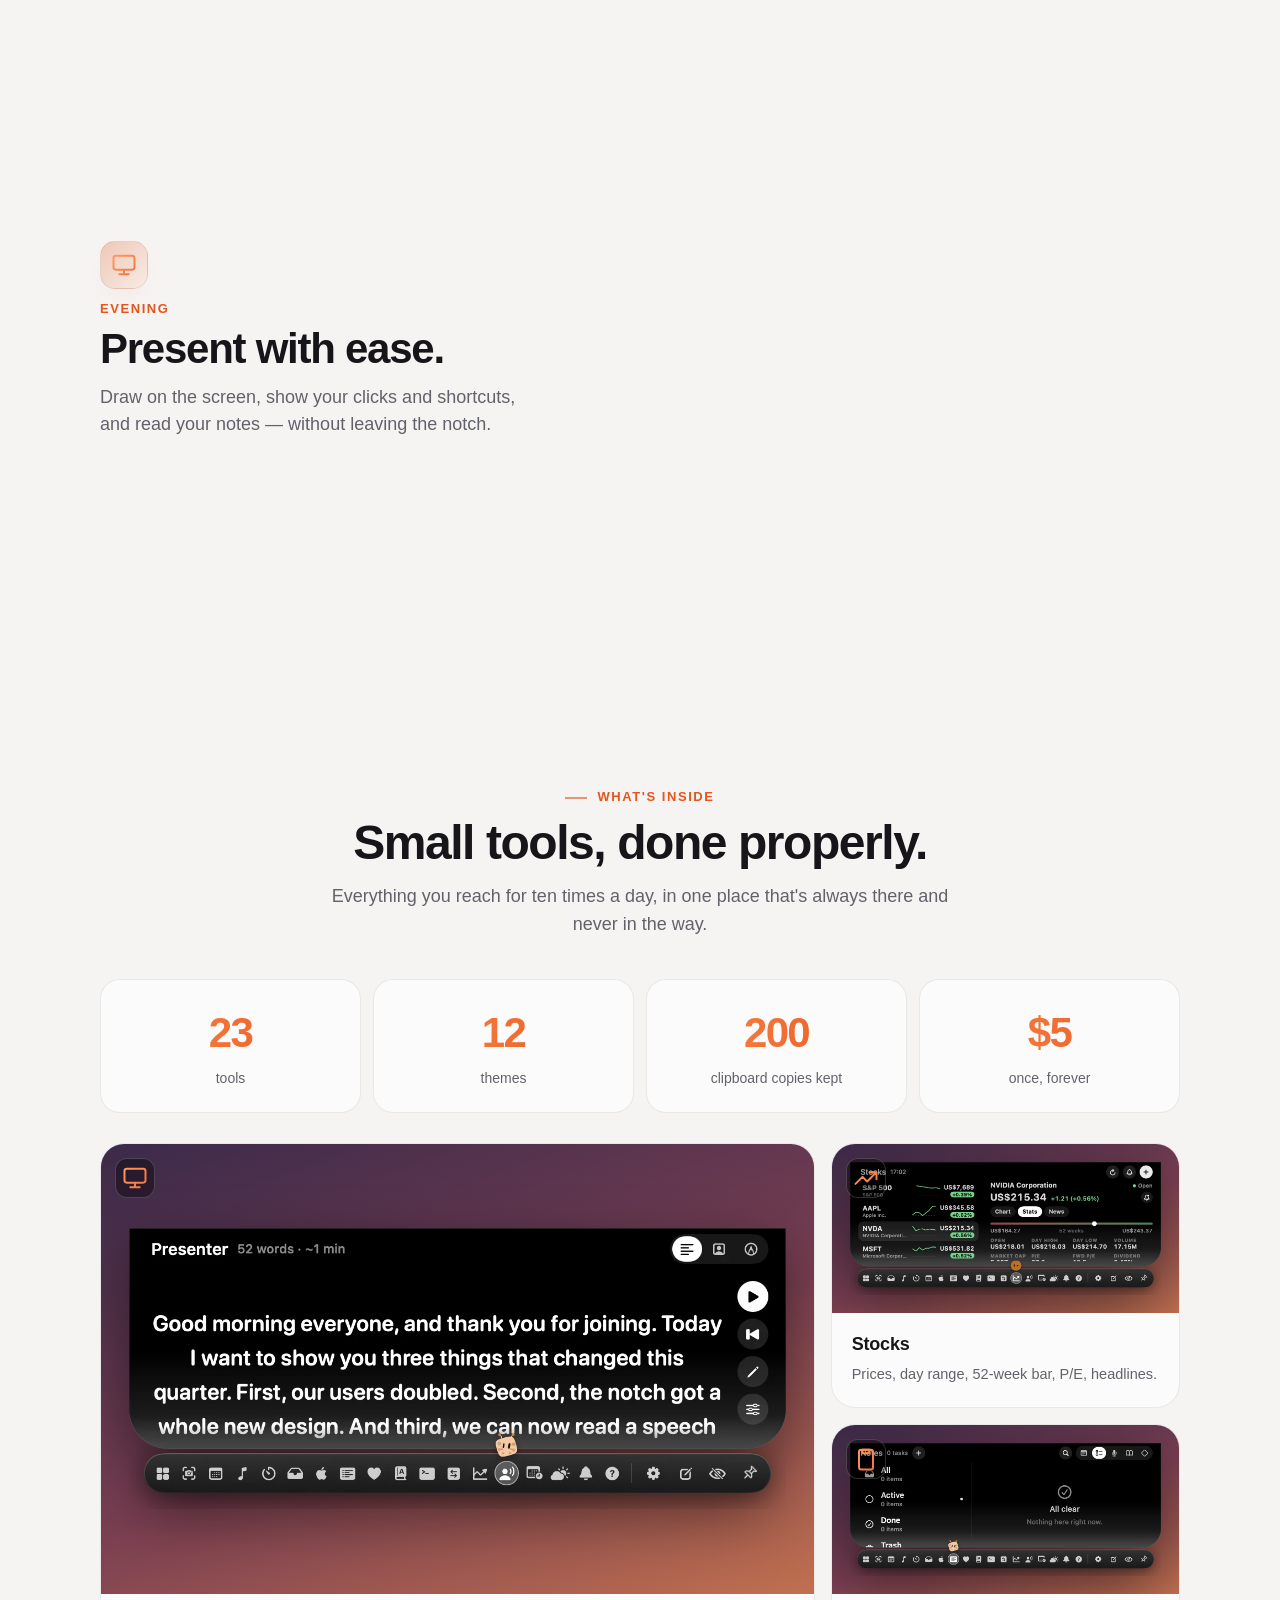
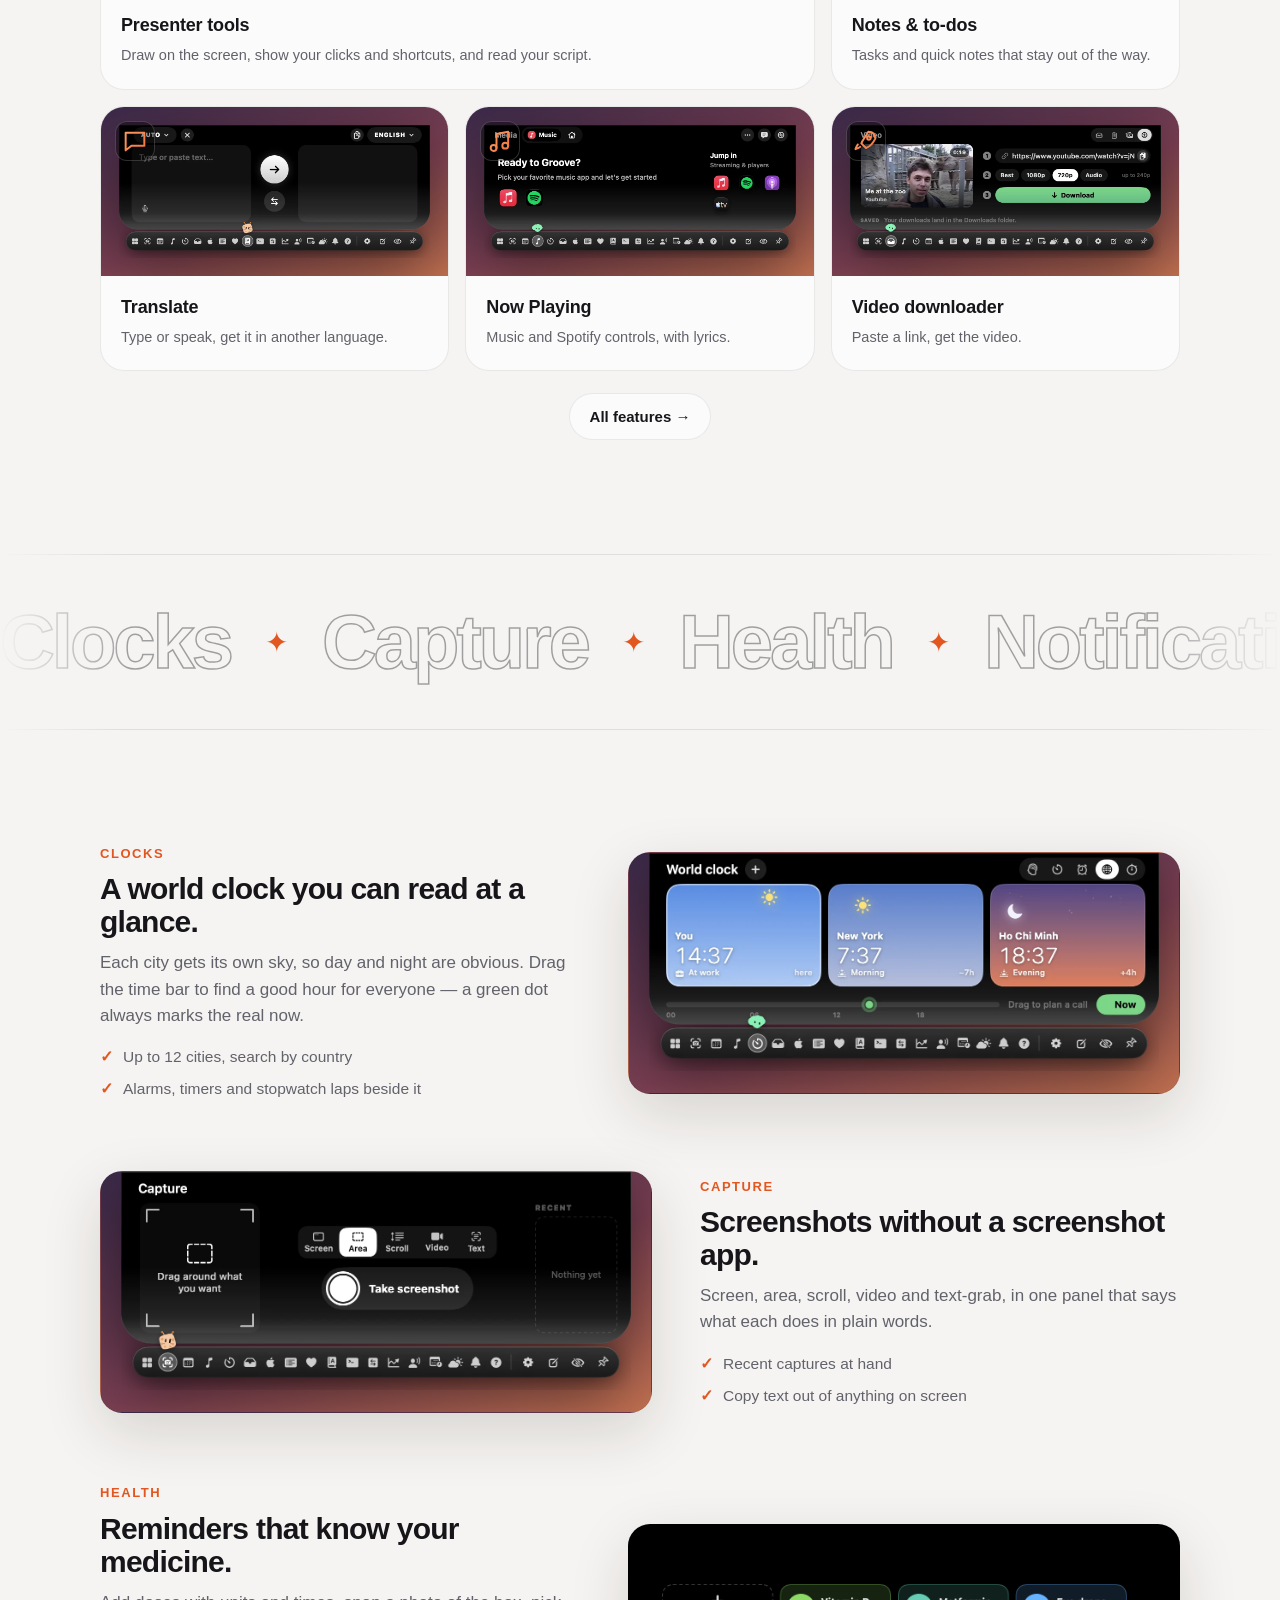
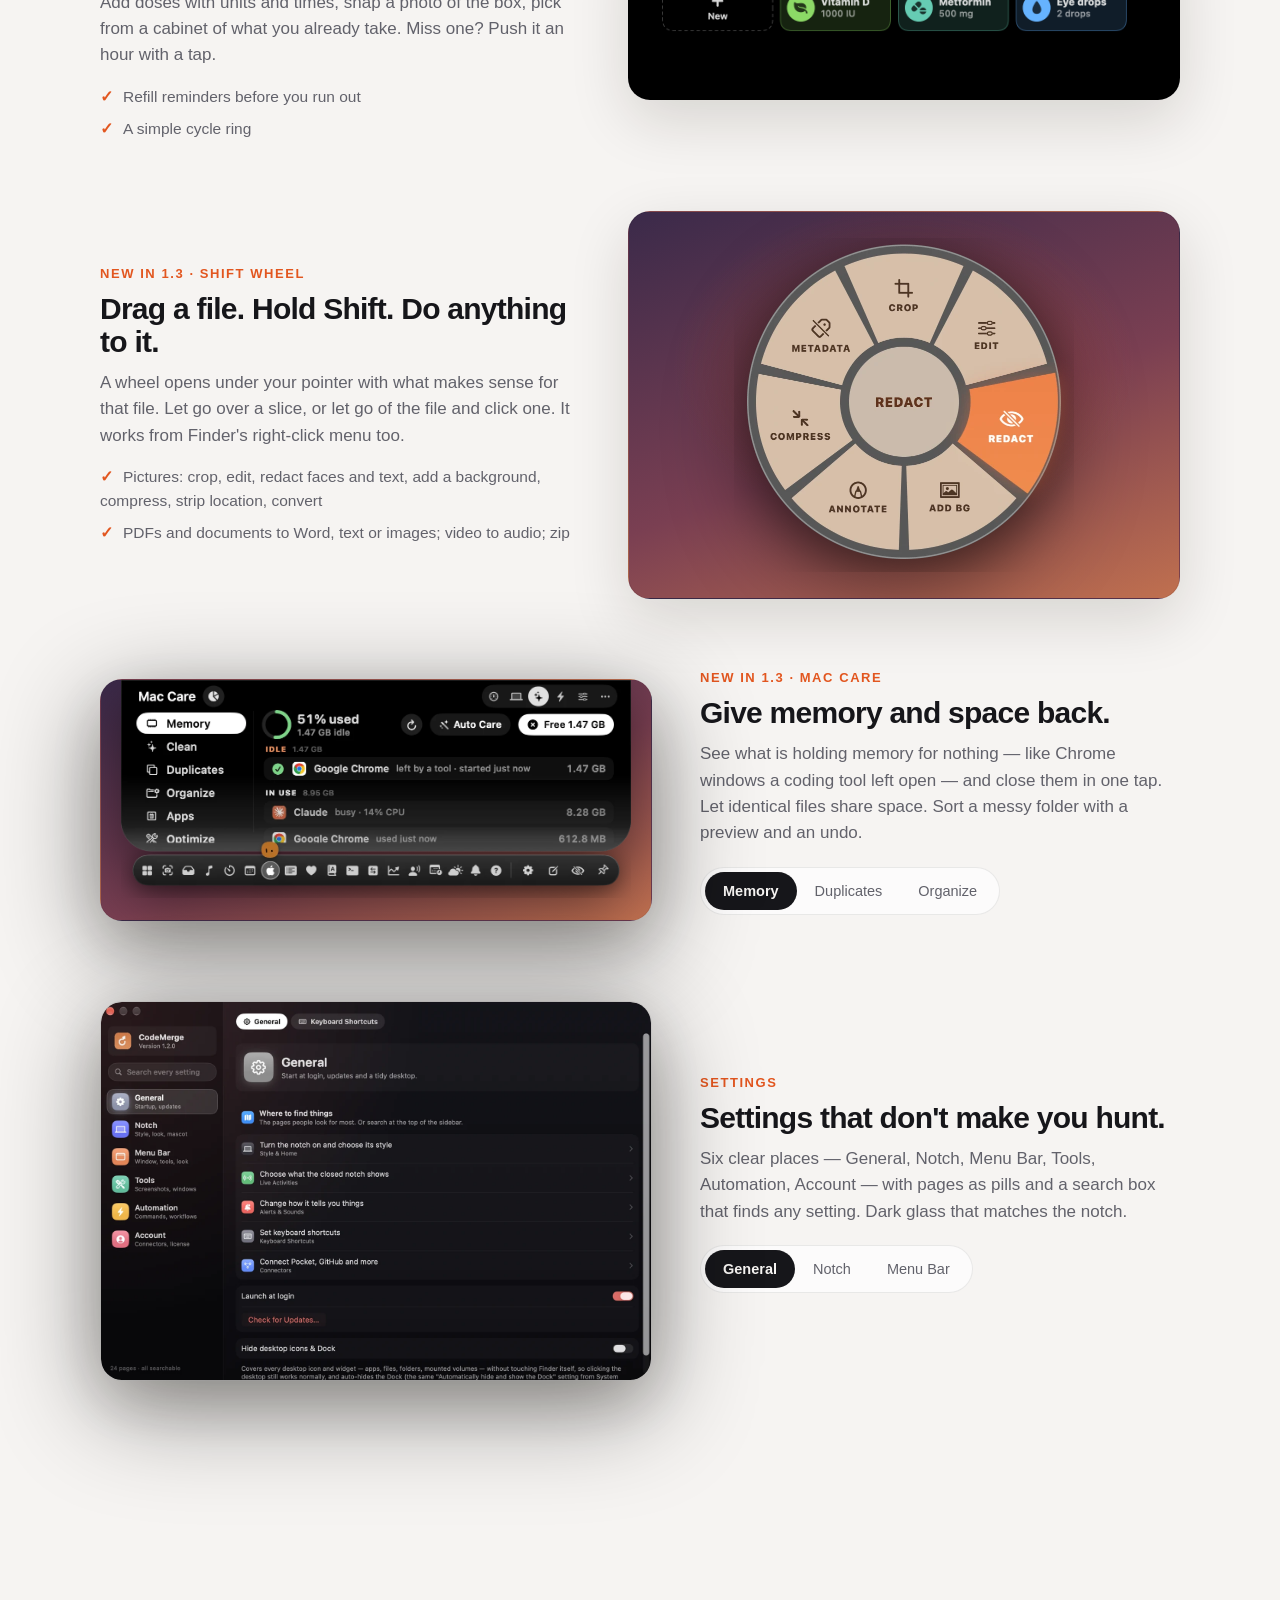
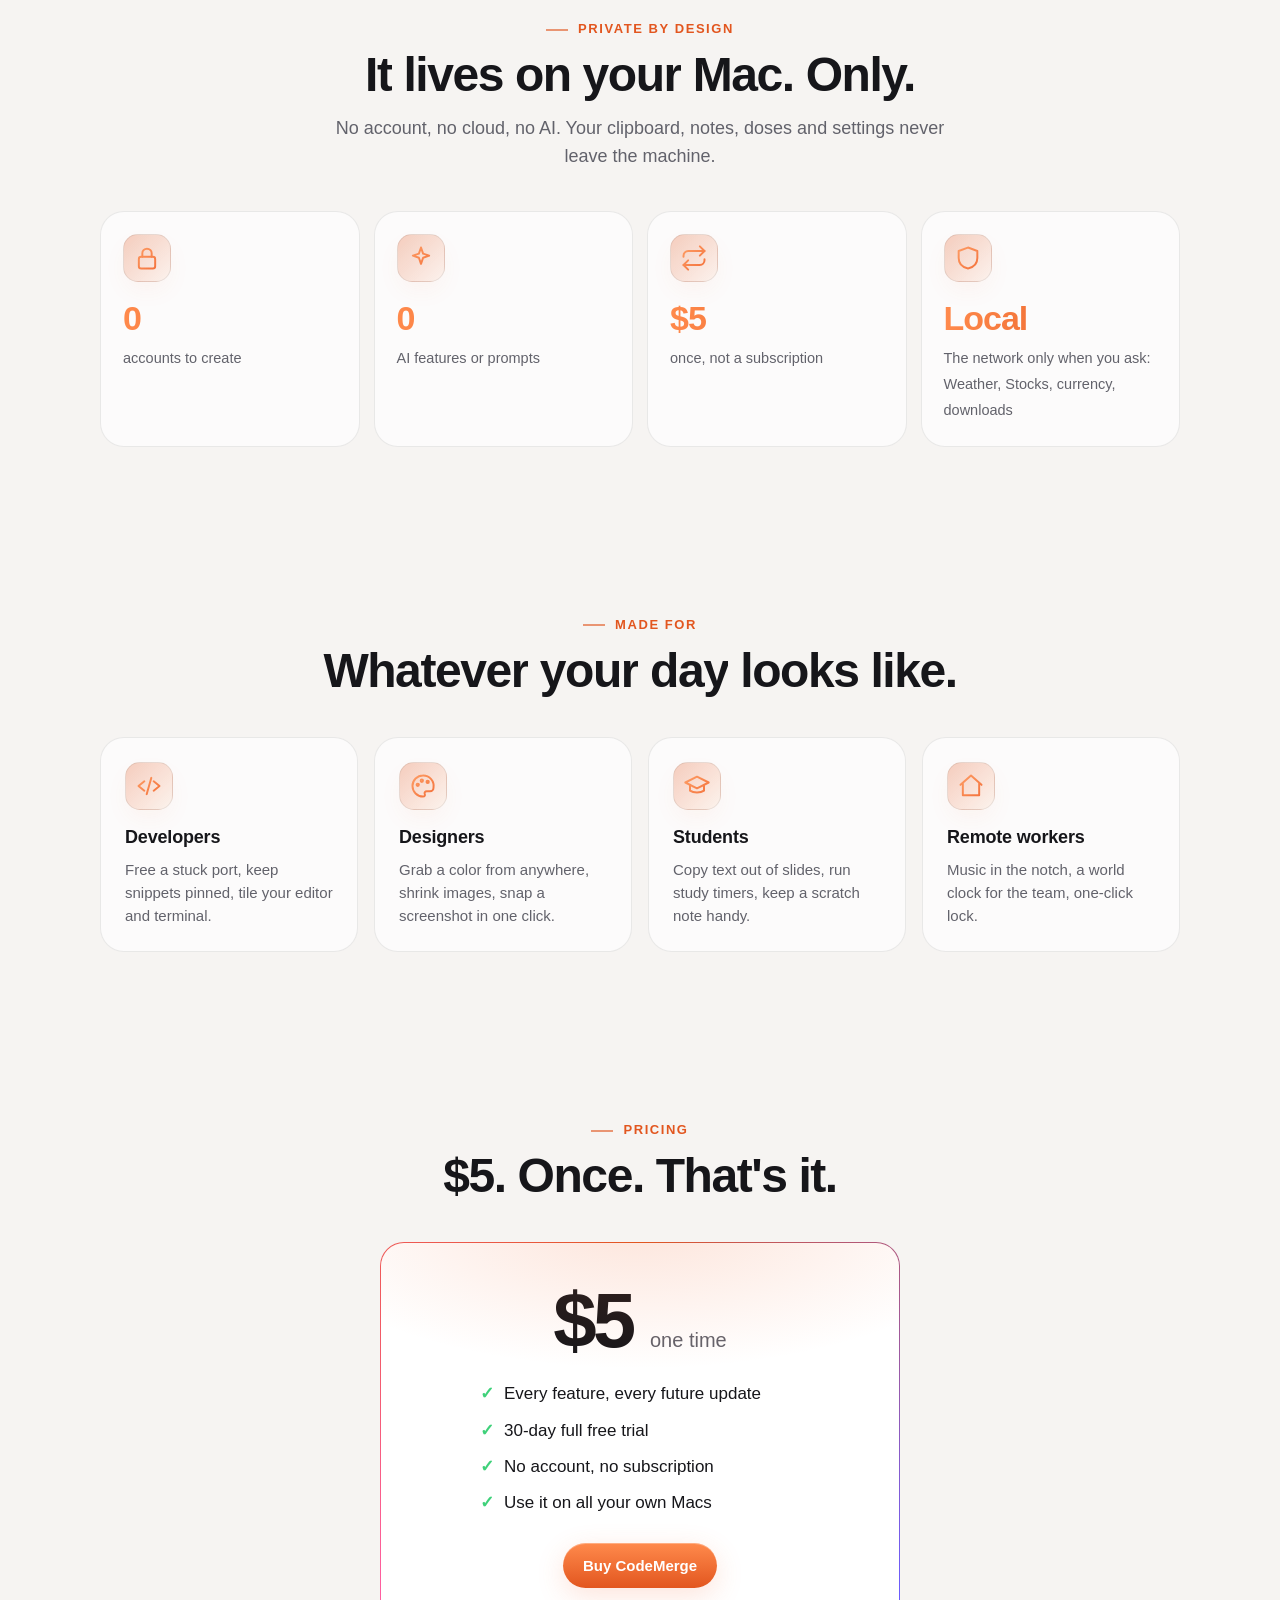
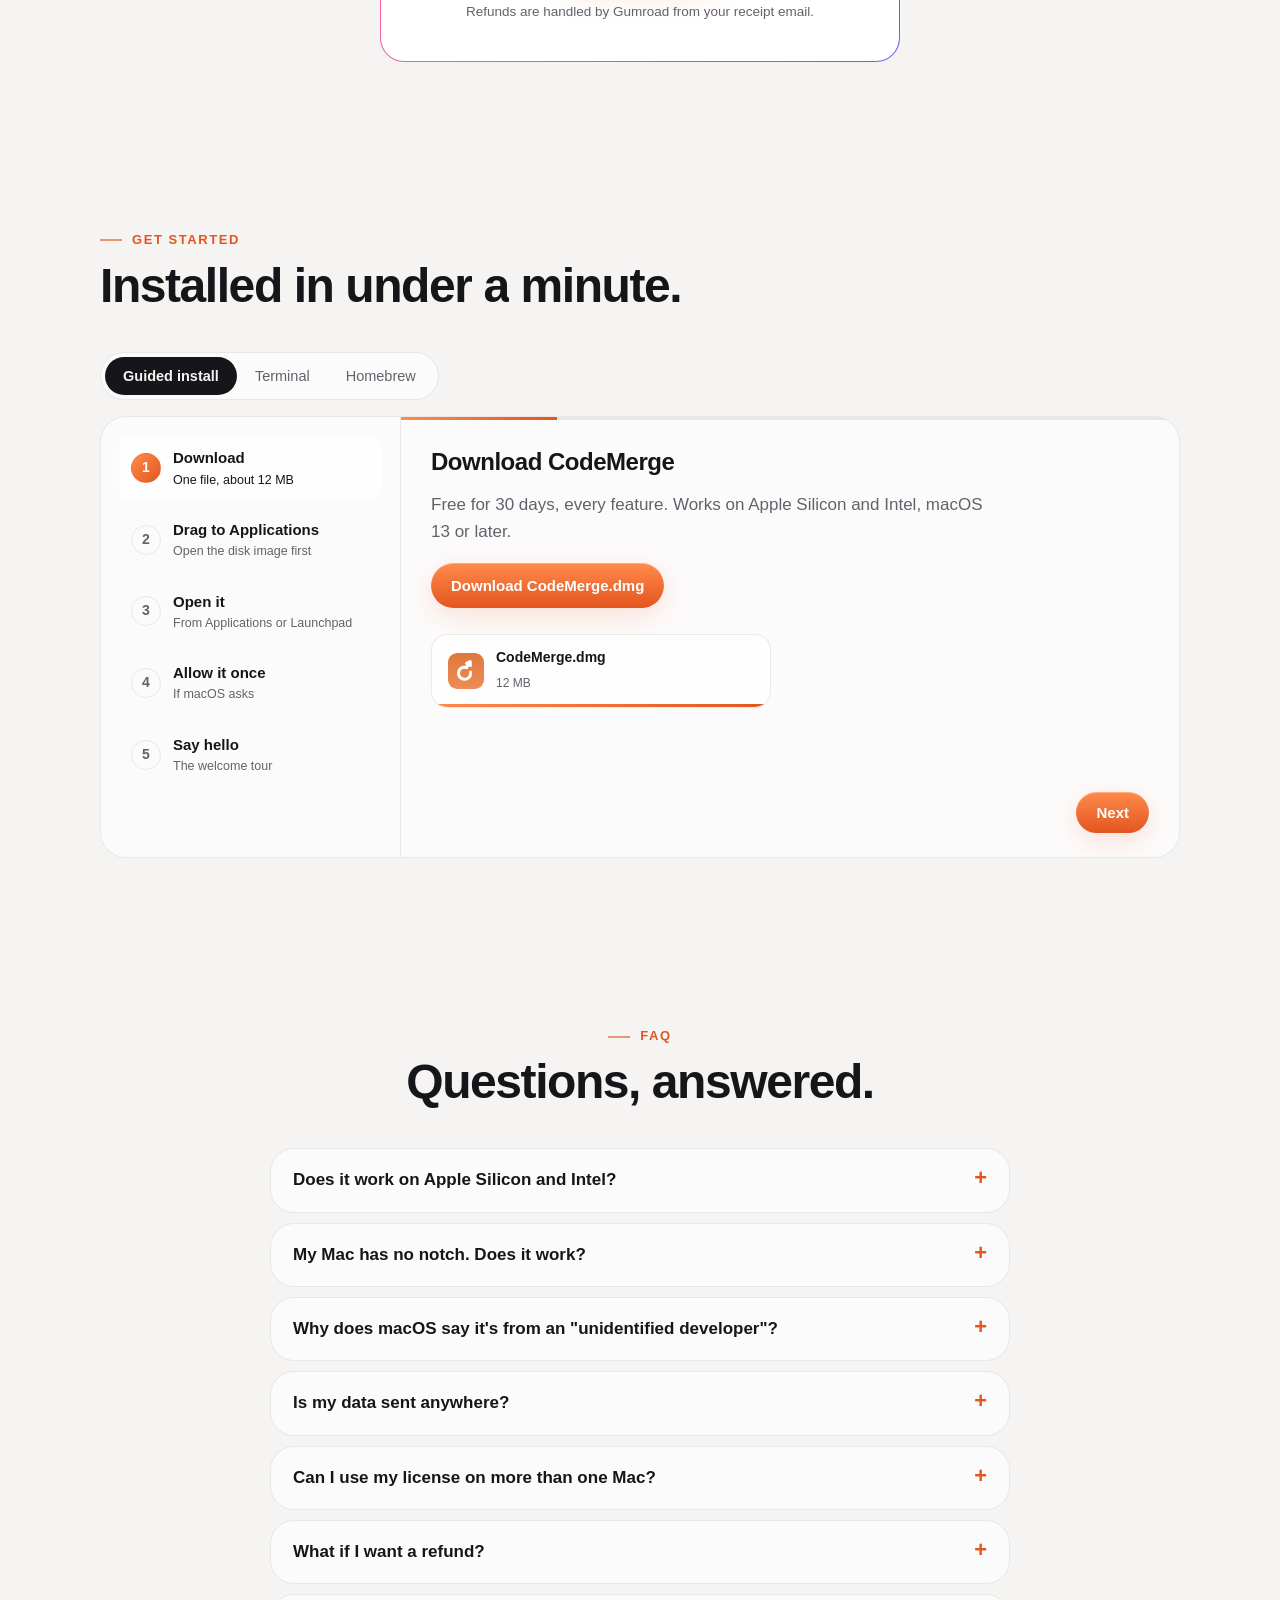
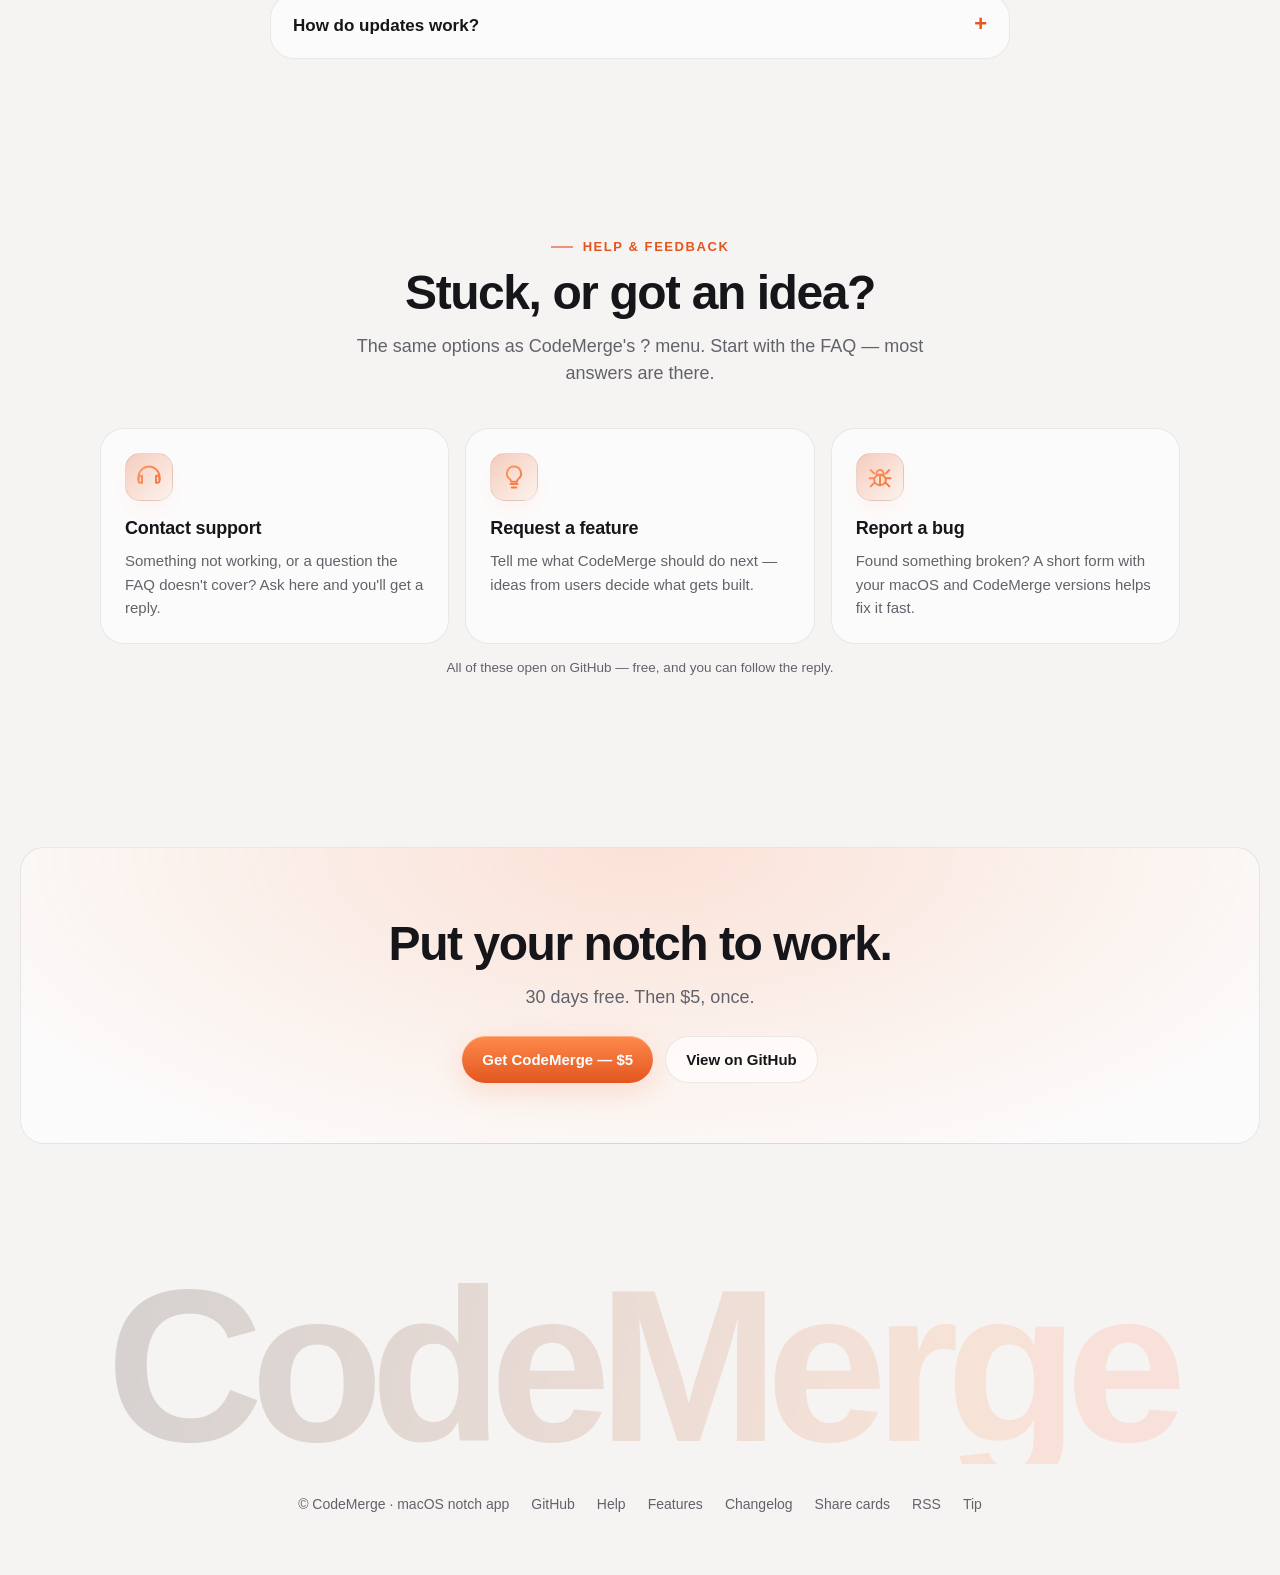
==== commit a68daafa: "CodeMerge 1.3.2: Finder right-click menu, every port live, one notch look; appcast, cask, README and" ====
--- a/docs/index.html
+++ b/docs/index.html
@@ -8,7 +8,7 @@
 <meta name="theme-color" content="#0a090c">
 <link rel="icon" href="assets/app-icon.png">
 <script>document.documentElement.className="js"</script>
-<link rel="stylesheet" href="styles.css?v=1792479961">
+<link rel="stylesheet" href="styles.css?v=1792570985">
 </head><body>
 <svg width="0" height="0" style="position:absolute" aria-hidden="true"><defs><linearGradient id="ig" gradientUnits="userSpaceOnUse" x1="0" y1="0" x2="24" y2="24"><stop offset="0" stop-color="#ffa36b"/><stop offset="1" stop-color="#f26b35"/></linearGradient></defs></svg>
 <div id="veil" aria-hidden="true"><img decoding="async" src="assets/app-icon.png" alt=""></div>
@@ -30,7 +30,7 @@
  <p class="lead">Clocks, screenshots, medicine reminders, notifications you can answer — all one hover away, right where the camera sits.</p>
  <div class="cta"><a class="btn" href="https://harelyaish.gumroad.com/l/codemerge">Get CodeMerge — $5 once</a><a class="btn ghost" href="features.html">See everything it does</a></div>
  <p class="fine">Apple Silicon &amp; Intel · no account · no subscription · nothing leaves your Mac</p>
- <p class="fine" style="margin-top:6px">Latest download: 1.3.1 · <a href="https://github.com/harelyaish/CodeMerge/releases/tag/v1.3.1">what’s new</a></p>
+ <p class="fine" style="margin-top:6px">Latest download: 1.3.2 · <a href="https://github.com/harelyaish/CodeMerge/releases/tag/v1.3.2">what’s new</a></p>
  <div class="stagewrap"><div class="chips" aria-hidden="true">
 <span class="chip1"><i>💊</i>Metformin · 13:00</span>
 <span class="chip2"><i>💬</i>Reply sent</span>
@@ -154,16 +154,17 @@
      <div class="gdl"><img decoding="async" src="assets/app-icon.png" alt=""><span><b>CodeMerge.dmg</b><small>12 MB</small></span><i></i></div>
     </div>
     <div class="gview" data-v="1">
-     <h3>Drag it onto Applications</h3><p>Double-click the downloaded file. A window opens — drag <b>CodeMerge</b> onto <b>Applications</b>.</p>
+     <h3>Drag it onto Applications</h3><p>Double-click the downloaded file. A window opens — drag <b>CodeMerge</b> onto <b>Applications</b>. It has everything you need: buttons for the next two steps are right there.</p>
      <div class="gdmg"><img decoding="async" src="assets/install/dmg-window.webp" alt="The CodeMerge disk image window" loading="lazy"><img decoding="async" class="ghost" src="assets/app-icon.png" alt="" aria-hidden="true"><svg class="gcur" viewBox="0 0 24 24" aria-hidden="true"><path d="M5 3l14 8-6 2 4 7-3 1-4-7-5 4z" fill="#fff" stroke="#111" stroke-width="1.4" stroke-linejoin="round"/></svg></div>
     </div>
     <div class="gview" data-v="2">
-     <h3>Open CodeMerge</h3><p>Open it from <b>Applications</b> or Launchpad. The first time, macOS may say it can't check the app for malware — normal for apps outside the App Store.</p>
+     <h3>Open CodeMerge</h3><p>In the same window, double-click <b>Open CodeMerge</b> (or open it from Applications or Launchpad). The first time, macOS may say it can't check the app for malware — normal for apps outside the App Store.</p>
      <div class="gmac"><div class="gdlg"><svg class="gsh" viewBox="0 0 96 96" aria-hidden="true"><rect x="6" y="4" width="80" height="80" rx="20" fill="#d9d9de"/><circle cx="46" cy="44" r="27" fill="#8e8e93"/><circle cx="46" cy="44" r="19" fill="#c7c7cc"/><circle cx="46" cy="44" r="6" fill="#636366"/><path d="M70 52l22 38H48z" fill="#ffd60a" stroke="#fff" stroke-width="3" stroke-linejoin="round"/><path d="M70 64v13" stroke="#3a3a3c" stroke-width="4" stroke-linecap="round"/><circle cx="70" cy="83" r="2.6" fill="#3a3a3c"/></svg><b>“CodeMerge.app” Not Opened</b><span>Apple could not verify “CodeMerge.app” is free of malware that may harm your Mac or compromise your privacy.</span><div class="gbtns"><u class="red">Move to Trash</u><u class="pri">Done</u></div></div></div>
      <p class="fine">Click <b>Done</b> — not Move to Trash. The next step takes ten seconds.</p>
     </div>
     <div class="gview" data-v="3">
-     <h3>Allow it, once</h3><p>Open <b>System Settings → Privacy &amp; Security</b>, scroll to <b>Security</b> and click <b>Open Anyway</b>. Then click Open. You never do this again.</p>
+     <h3>Allow it, once</h3><p>Click the button below (your browser asks once to open System Settings) or double-click <b>Privacy &amp; Security</b> in the disk image window — either lands straight on Security. Click <b>Open Anyway</b>, then Open. You never do this again.</p>
+     <a class="btn ghost gopen" href="x-apple.systempreferences:com.apple.settings.PrivacySecurity.extension?Security">Open Privacy &amp; Security now</a>
      <div class="gmac"><div class="gset"><b>Security</b><div class="grow"><span>“CodeMerge” was blocked to protect your Mac.</span><u class="pri pulse">Open Anyway</u></div></div></div>
      <p class="fine">Tip: right-click the app → <b>Open</b> does the same in one step.</p>
     </div>
@@ -208,4 +209,4 @@
 <a href="https://github.com/harelyaish/CodeMerge">GitHub</a><a href="./#help">Help</a><a href="features.html">Features</a><a href="updates.html">Changelog</a><a href="cards.html">Share cards</a>
 <a href="https://github.com/harelyaish/CodeMerge/releases.atom">RSS</a><a href="https://www.paypal.com/paypalme/HarelYaish">Tip</a>
 </div></footer>
-<script src="app.js?v=1792479961"></script></body></html>
+<script src="app.js?v=1792570985"></script></body></html>
--- a/docs/styles.css
+++ b/docs/styles.css
@@ -519,10 +519,10 @@
 @keyframes gfill{0%{transform:scaleX(0)}80%,100%{transform:scaleX(1)}}
 .gdmg{position:relative;max-width:560px;border-radius:14px;overflow:hidden;box-shadow:0 20px 50px rgba(0,0,0,.3);border:1px solid var(--glass-line)}
 .gdmg>img:first-child{display:block;width:100%}
-.gdmg .ghost{position:absolute;width:13.8%;left:18.8%;top:39%;border-radius:22%;animation:gdrag 4s cubic-bezier(.6,0,.3,1) infinite;filter:drop-shadow(0 6px 10px rgba(0,0,0,.3))}
-.gdmg .gcur{position:absolute;width:5%;left:27%;top:48%;animation:gcur 4s cubic-bezier(.6,0,.3,1) infinite;filter:drop-shadow(0 2px 3px rgba(0,0,0,.4))}
-@keyframes gdrag{0%,12%{transform:translate(0,0) scale(1);opacity:0}16%{opacity:1}70%,86%{transform:translate(350%,0) scale(.7);opacity:1}100%{transform:translate(350%,0) scale(.4);opacity:0}}
-@keyframes gcur{0%,12%{transform:translate(0,0)}70%,86%{transform:translate(970%,0)}100%{transform:translate(970%,0);opacity:0}}
+.gdmg .ghost{position:absolute;width:12.6%;left:6.8%;top:43.9%;border-radius:22%;animation:gdrag 4s cubic-bezier(.6,0,.3,1) infinite;filter:drop-shadow(0 6px 10px rgba(0,0,0,.3))}
+.gdmg .gcur{position:absolute;width:5%;left:12%;top:55%;animation:gcur 4s cubic-bezier(.6,0,.3,1) infinite;filter:drop-shadow(0 2px 3px rgba(0,0,0,.4))}
+@keyframes gdrag{0%,12%{transform:translate(0,0) scale(1);opacity:0}16%{opacity:1}70%,86%{transform:translate(169%,0) scale(.7);opacity:1}100%{transform:translate(169%,0) scale(.4);opacity:0}}
+@keyframes gcur{0%,12%{transform:translate(0,0)}70%,86%{transform:translate(426%,0)}100%{transform:translate(426%,0);opacity:0}}
 .gmac{display:grid;place-items:center;padding:26px 14px;border-radius:18px;background:linear-gradient(135deg,#6a5cff55,#ff5fa255,#ff8a4c55);border:1px solid var(--glass-line)}
 .gdlg{width:min(330px,100%);background:#f4f4f6;color:#1d1d1f;border-radius:18px;padding:18px;text-align:center;box-shadow:0 20px 50px rgba(0,0,0,.3);display:flex;flex-direction:column;gap:8px;align-items:center}
 .gdlg img{width:52px;height:52px;border-radius:12px}.gdlg b{font-size:15px}.gdlg span{font-size:12.5px;color:#555}
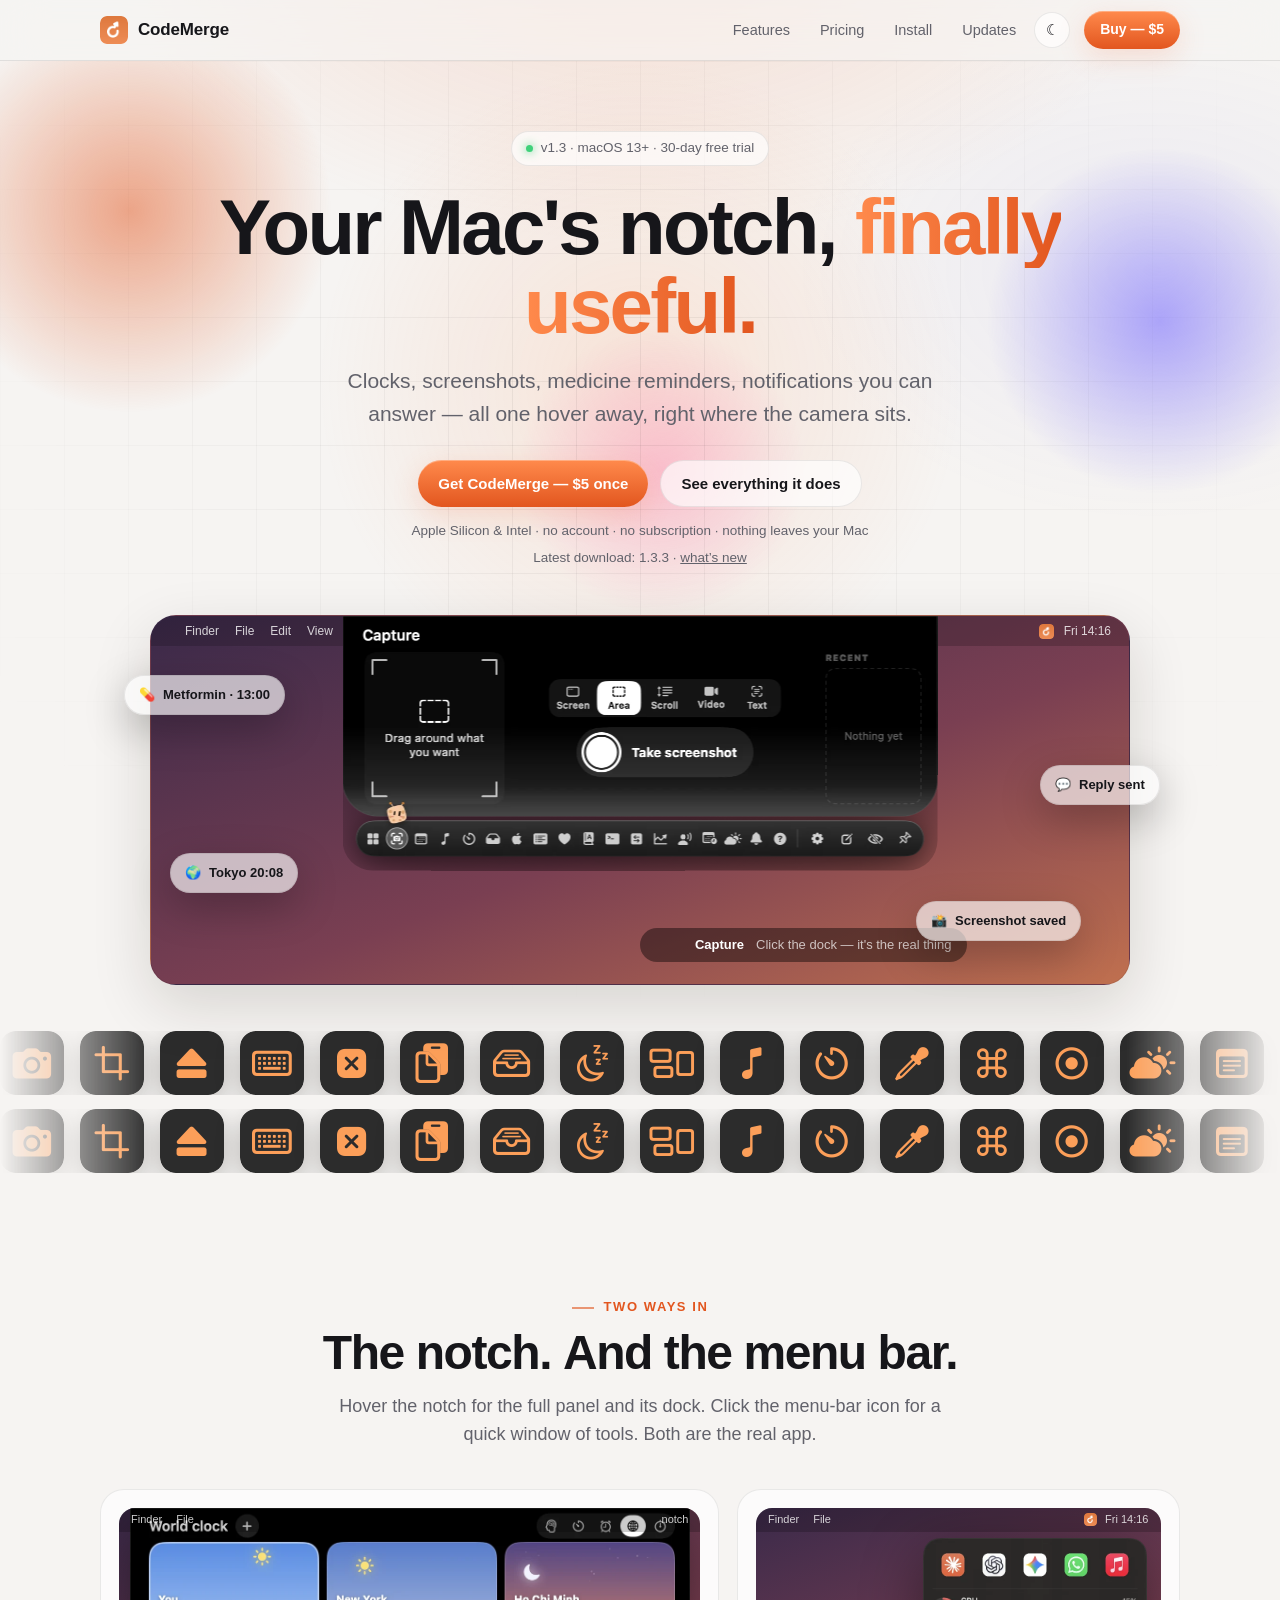
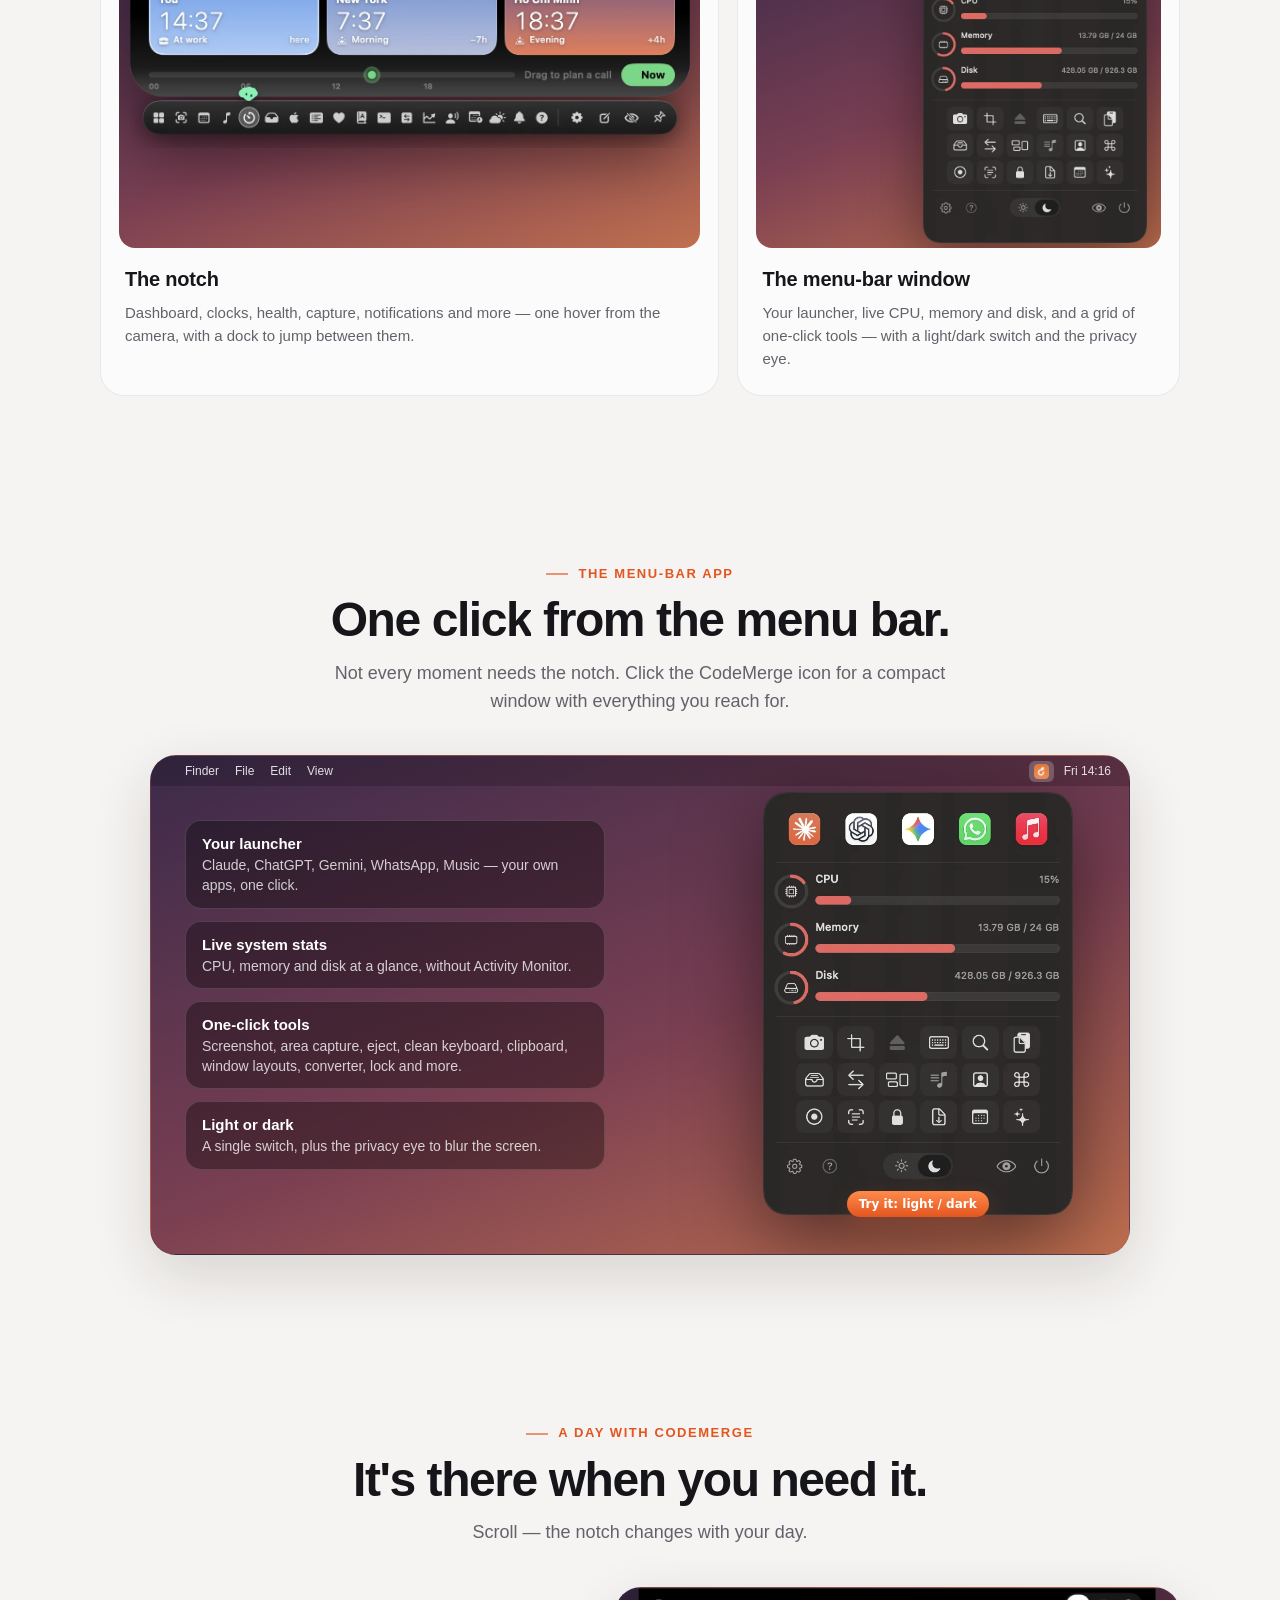
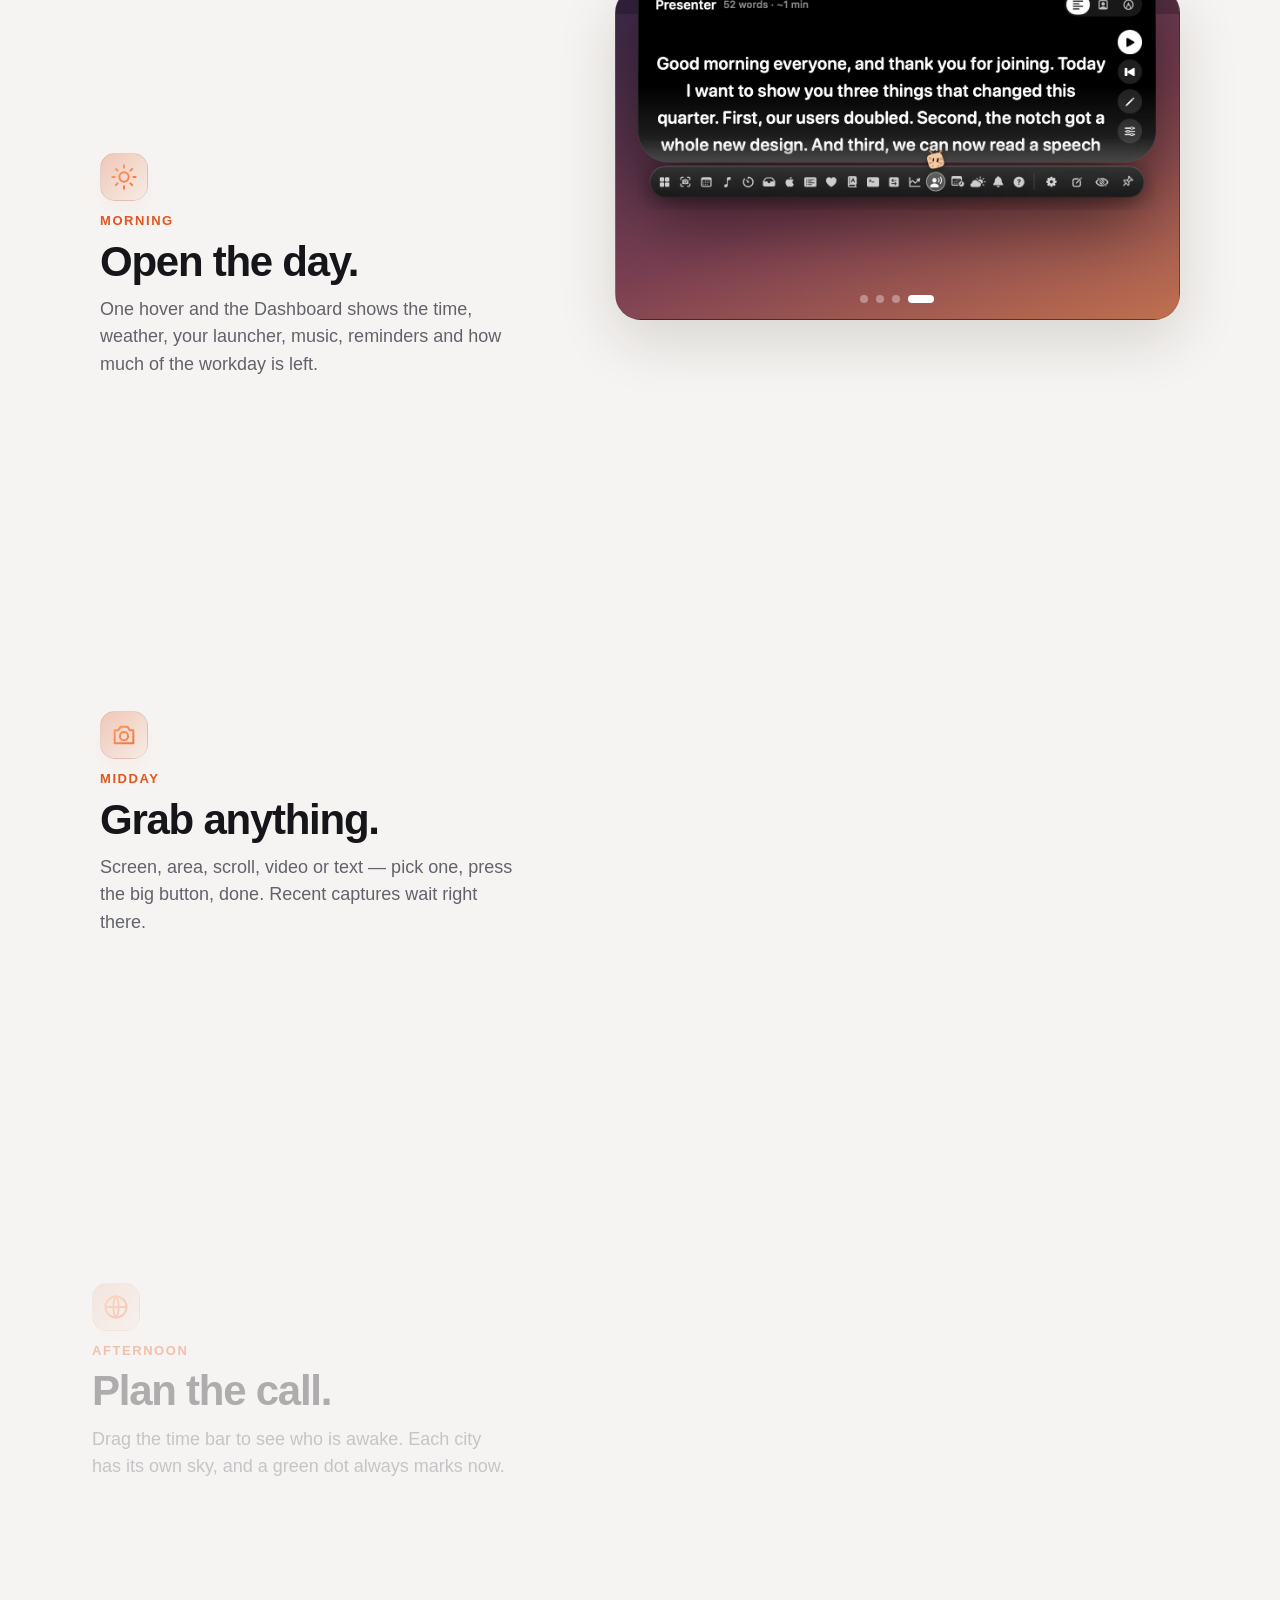
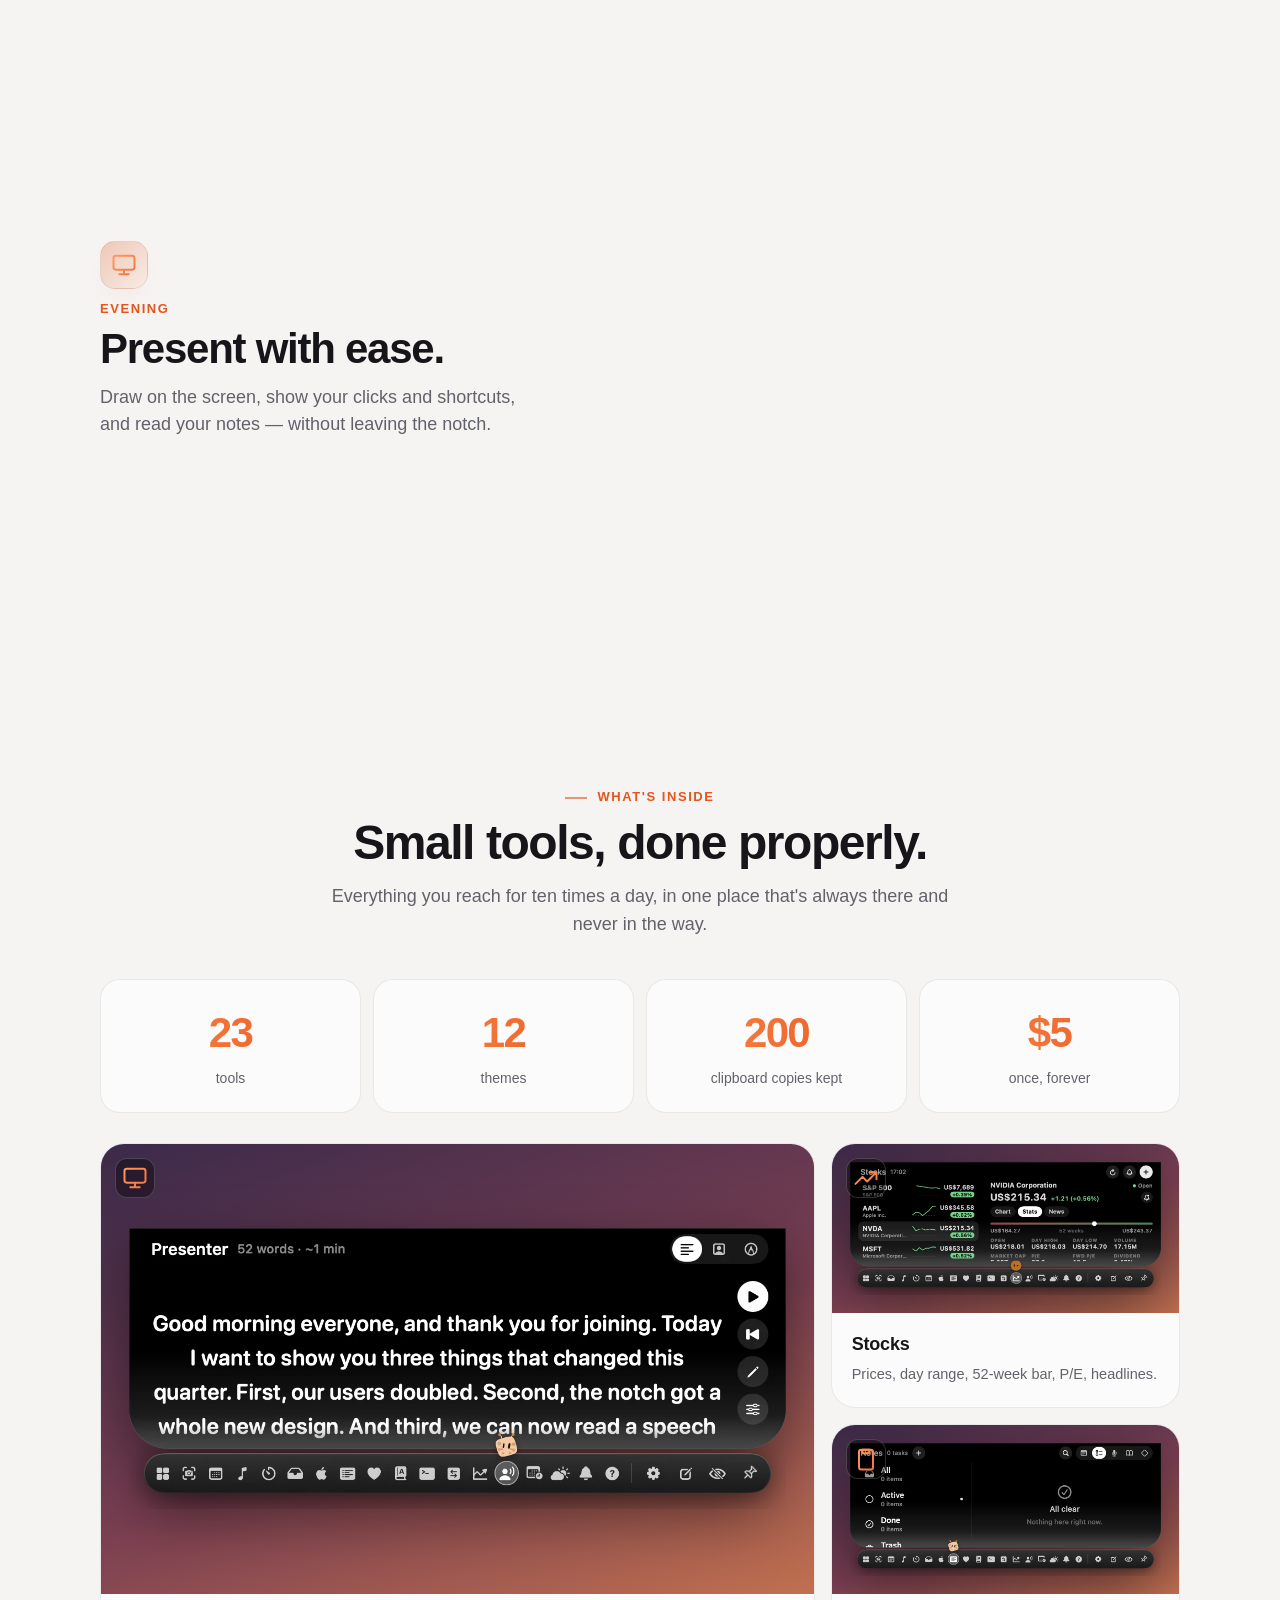
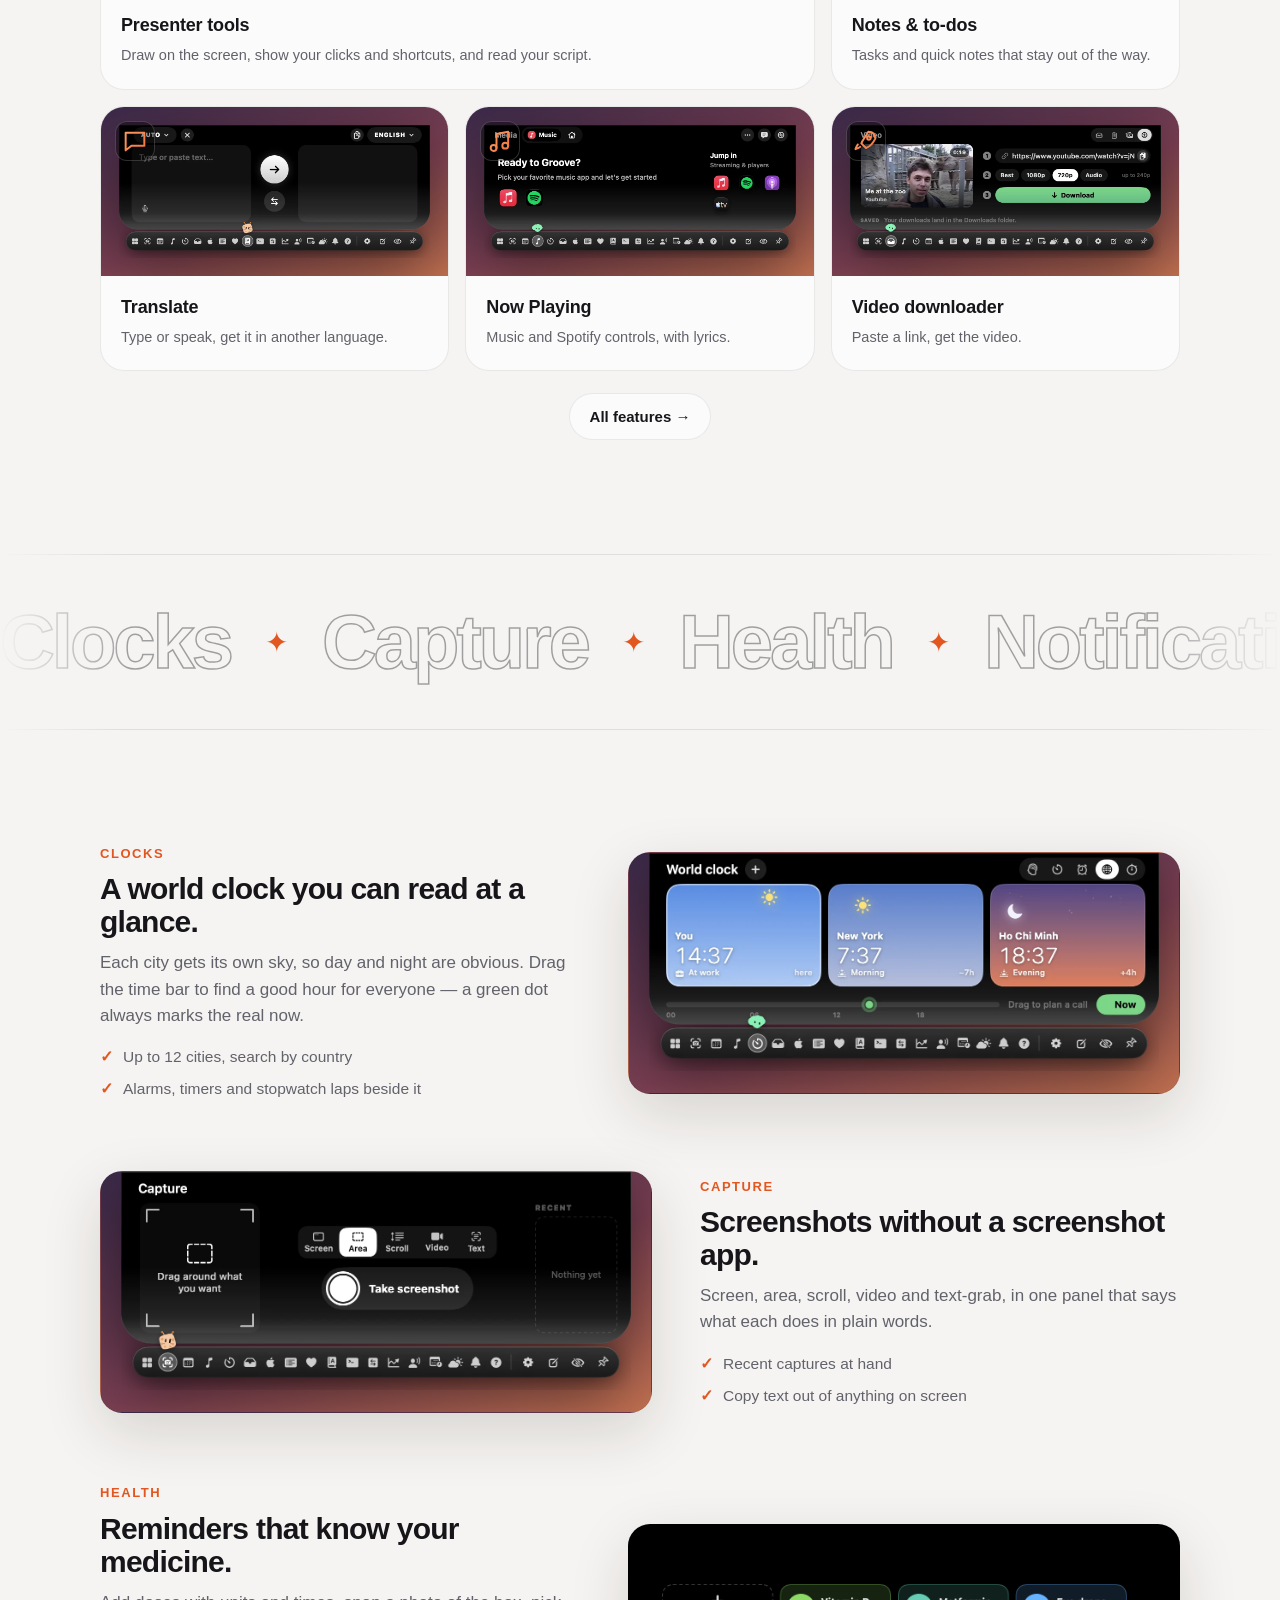
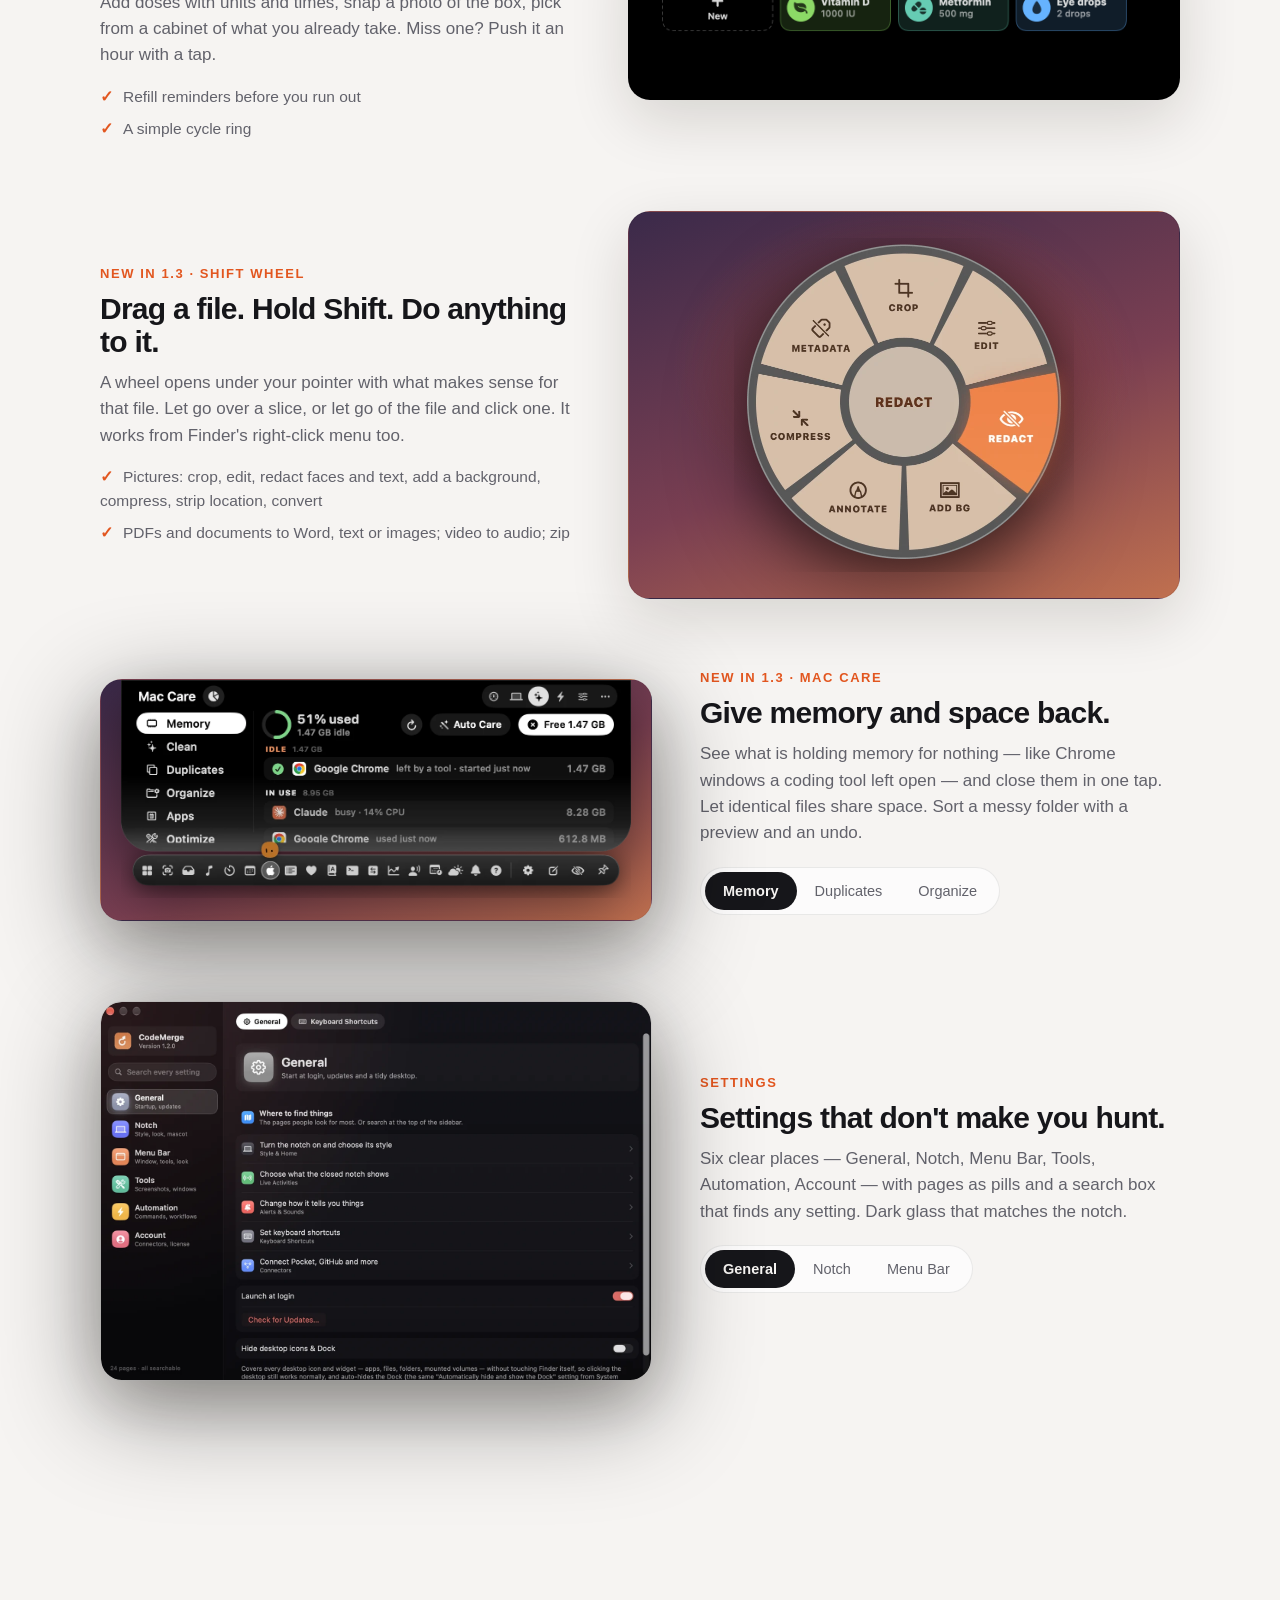
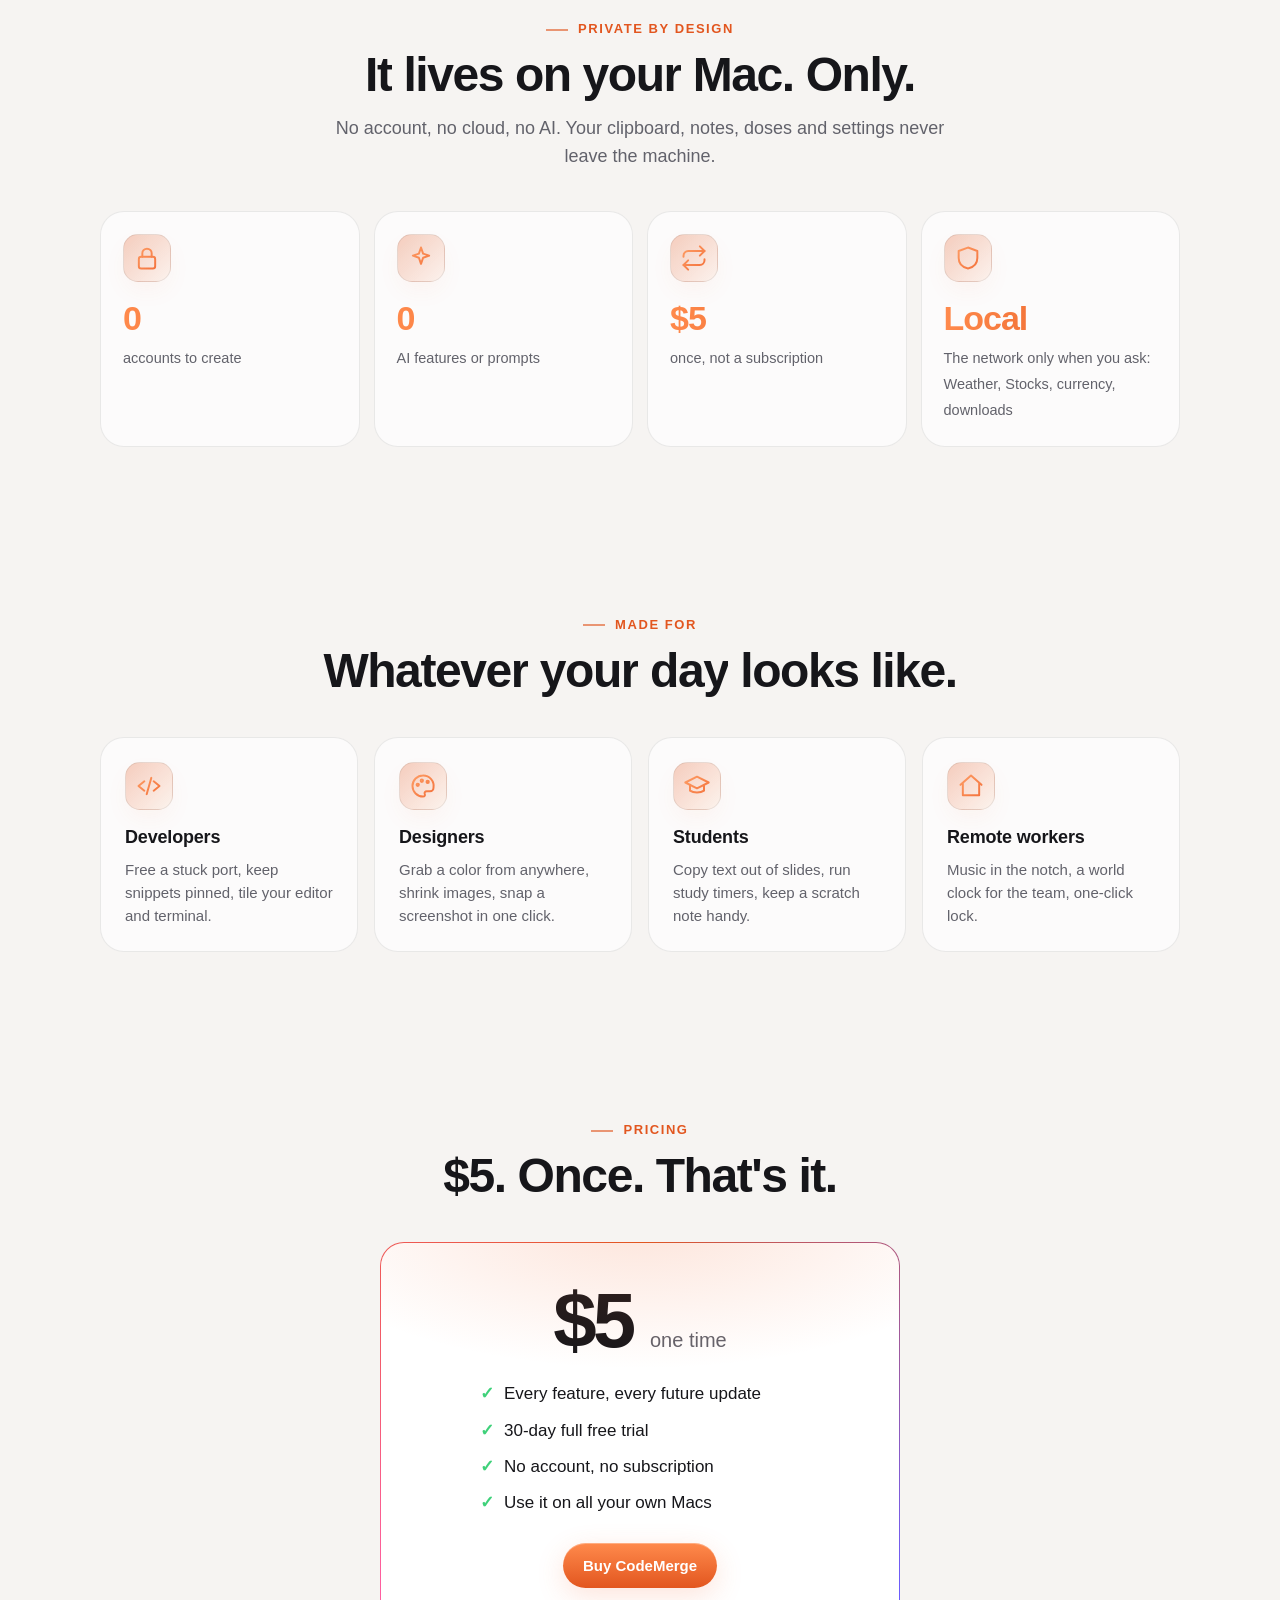
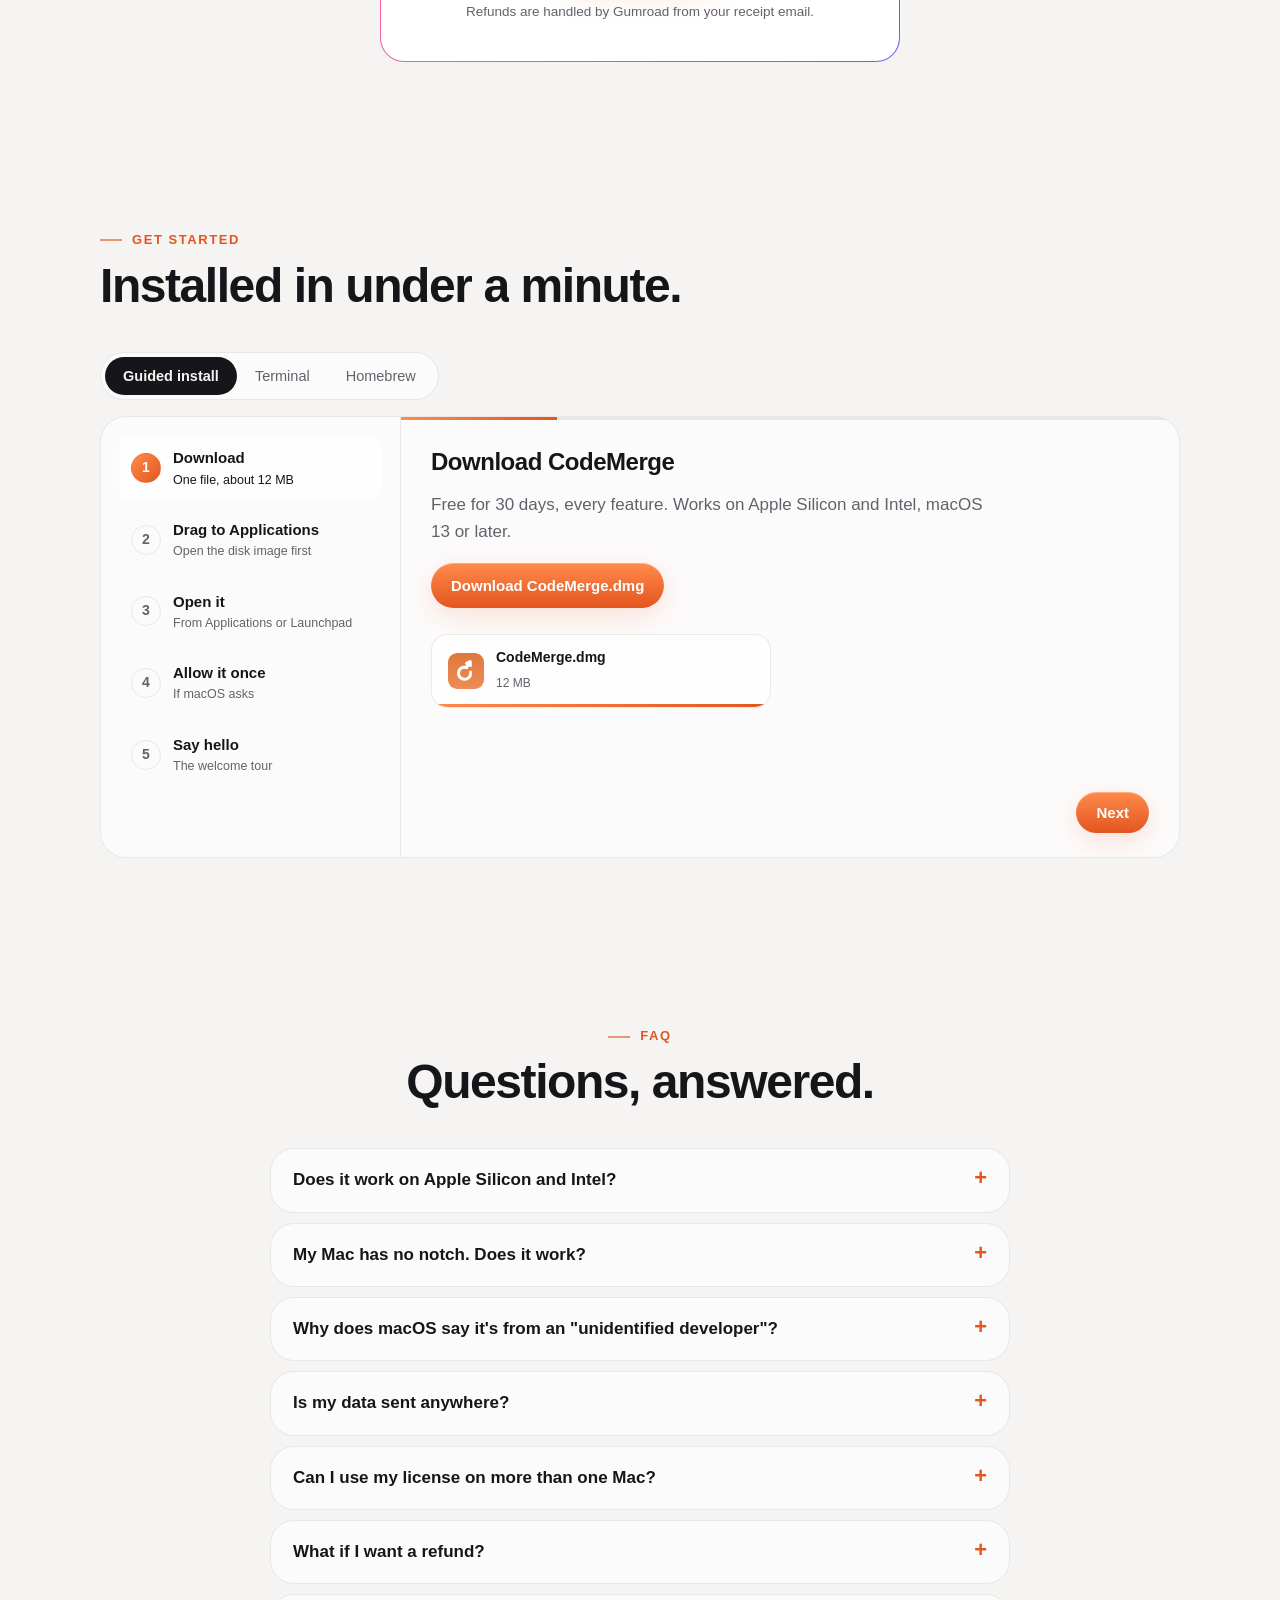
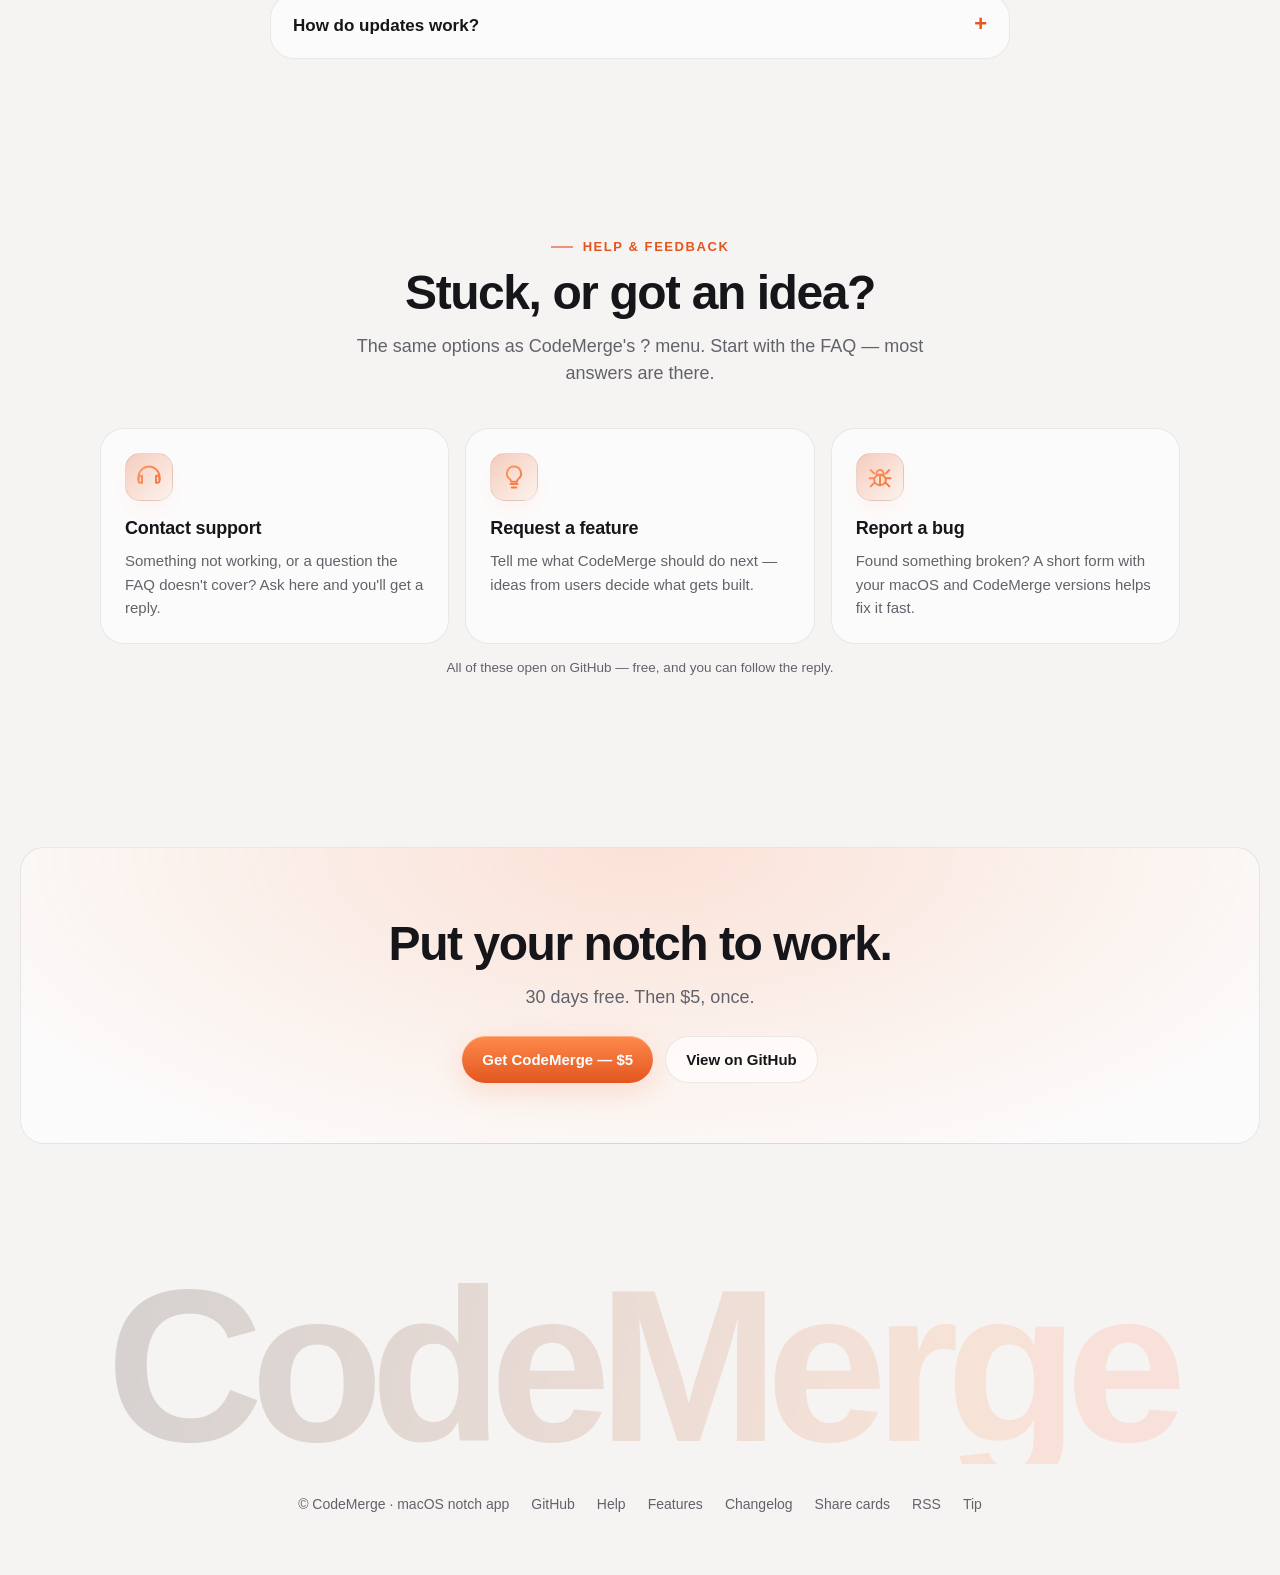
==== commit ed5e590e: "CodeMerge 1.3.3: App Lock, call recording helper, privacy log, display controls and more; appcast, c" ====
--- a/docs/index.html
+++ b/docs/index.html
@@ -8,7 +8,7 @@
 <meta name="theme-color" content="#0a090c">
 <link rel="icon" href="assets/app-icon.png">
 <script>document.documentElement.className="js"</script>
-<link rel="stylesheet" href="styles.css?v=1792570985">
+<link rel="stylesheet" href="styles.css?v=1792652047">
 </head><body>
 <svg width="0" height="0" style="position:absolute" aria-hidden="true"><defs><linearGradient id="ig" gradientUnits="userSpaceOnUse" x1="0" y1="0" x2="24" y2="24"><stop offset="0" stop-color="#ffa36b"/><stop offset="1" stop-color="#f26b35"/></linearGradient></defs></svg>
 <div id="veil" aria-hidden="true"><img decoding="async" src="assets/app-icon.png" alt=""></div>
@@ -30,7 +30,7 @@
  <p class="lead">Clocks, screenshots, medicine reminders, notifications you can answer — all one hover away, right where the camera sits.</p>
  <div class="cta"><a class="btn" href="https://harelyaish.gumroad.com/l/codemerge">Get CodeMerge — $5 once</a><a class="btn ghost" href="features.html">See everything it does</a></div>
  <p class="fine">Apple Silicon &amp; Intel · no account · no subscription · nothing leaves your Mac</p>
- <p class="fine" style="margin-top:6px">Latest download: 1.3.2 · <a href="https://github.com/harelyaish/CodeMerge/releases/tag/v1.3.2">what’s new</a></p>
+ <p class="fine" style="margin-top:6px">Latest download: 1.3.3 · <a href="https://github.com/harelyaish/CodeMerge/releases/tag/v1.3.3">what’s new</a></p>
  <div class="stagewrap"><div class="chips" aria-hidden="true">
 <span class="chip1"><i>💊</i>Metformin · 13:00</span>
 <span class="chip2"><i>💬</i>Reply sent</span>
@@ -209,4 +209,4 @@
 <a href="https://github.com/harelyaish/CodeMerge">GitHub</a><a href="./#help">Help</a><a href="features.html">Features</a><a href="updates.html">Changelog</a><a href="cards.html">Share cards</a>
 <a href="https://github.com/harelyaish/CodeMerge/releases.atom">RSS</a><a href="https://www.paypal.com/paypalme/HarelYaish">Tip</a>
 </div></footer>
-<script src="app.js?v=1792570985"></script></body></html>
+<script src="app.js?v=1792652047"></script></body></html>
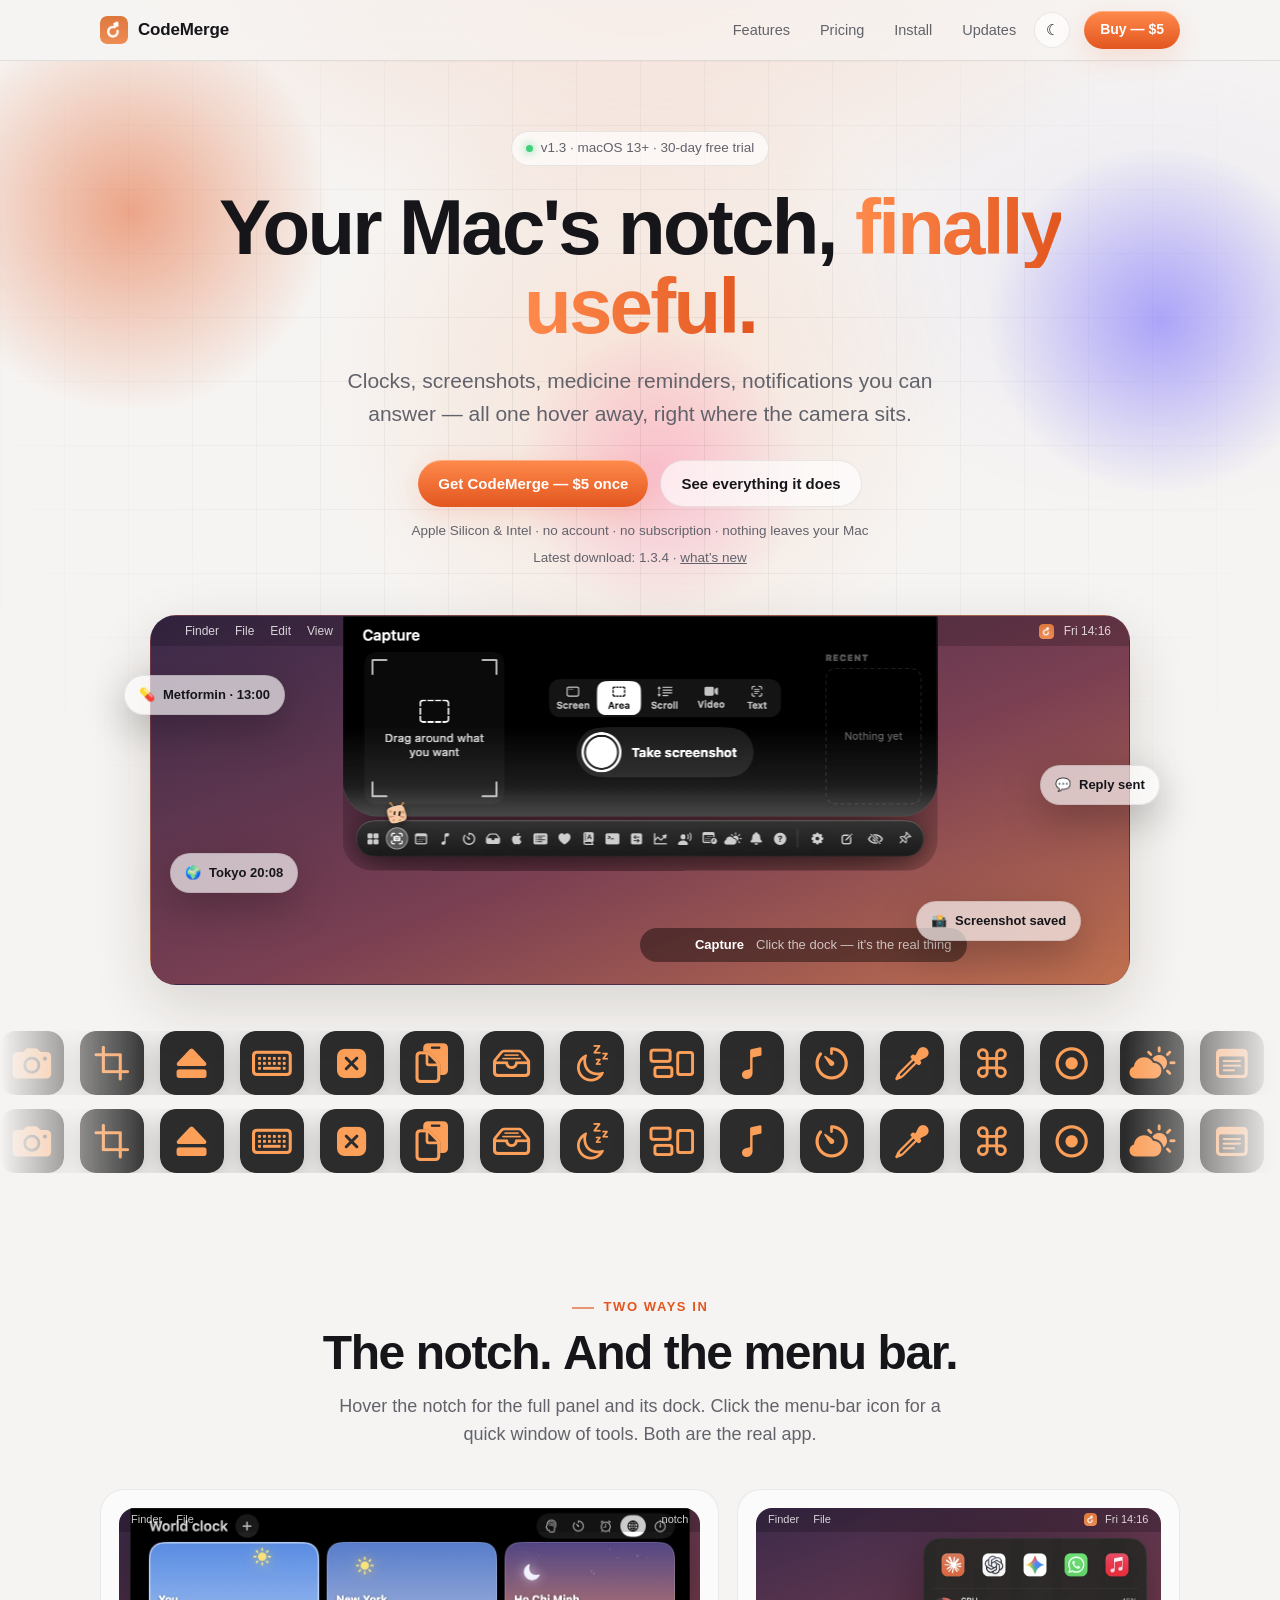
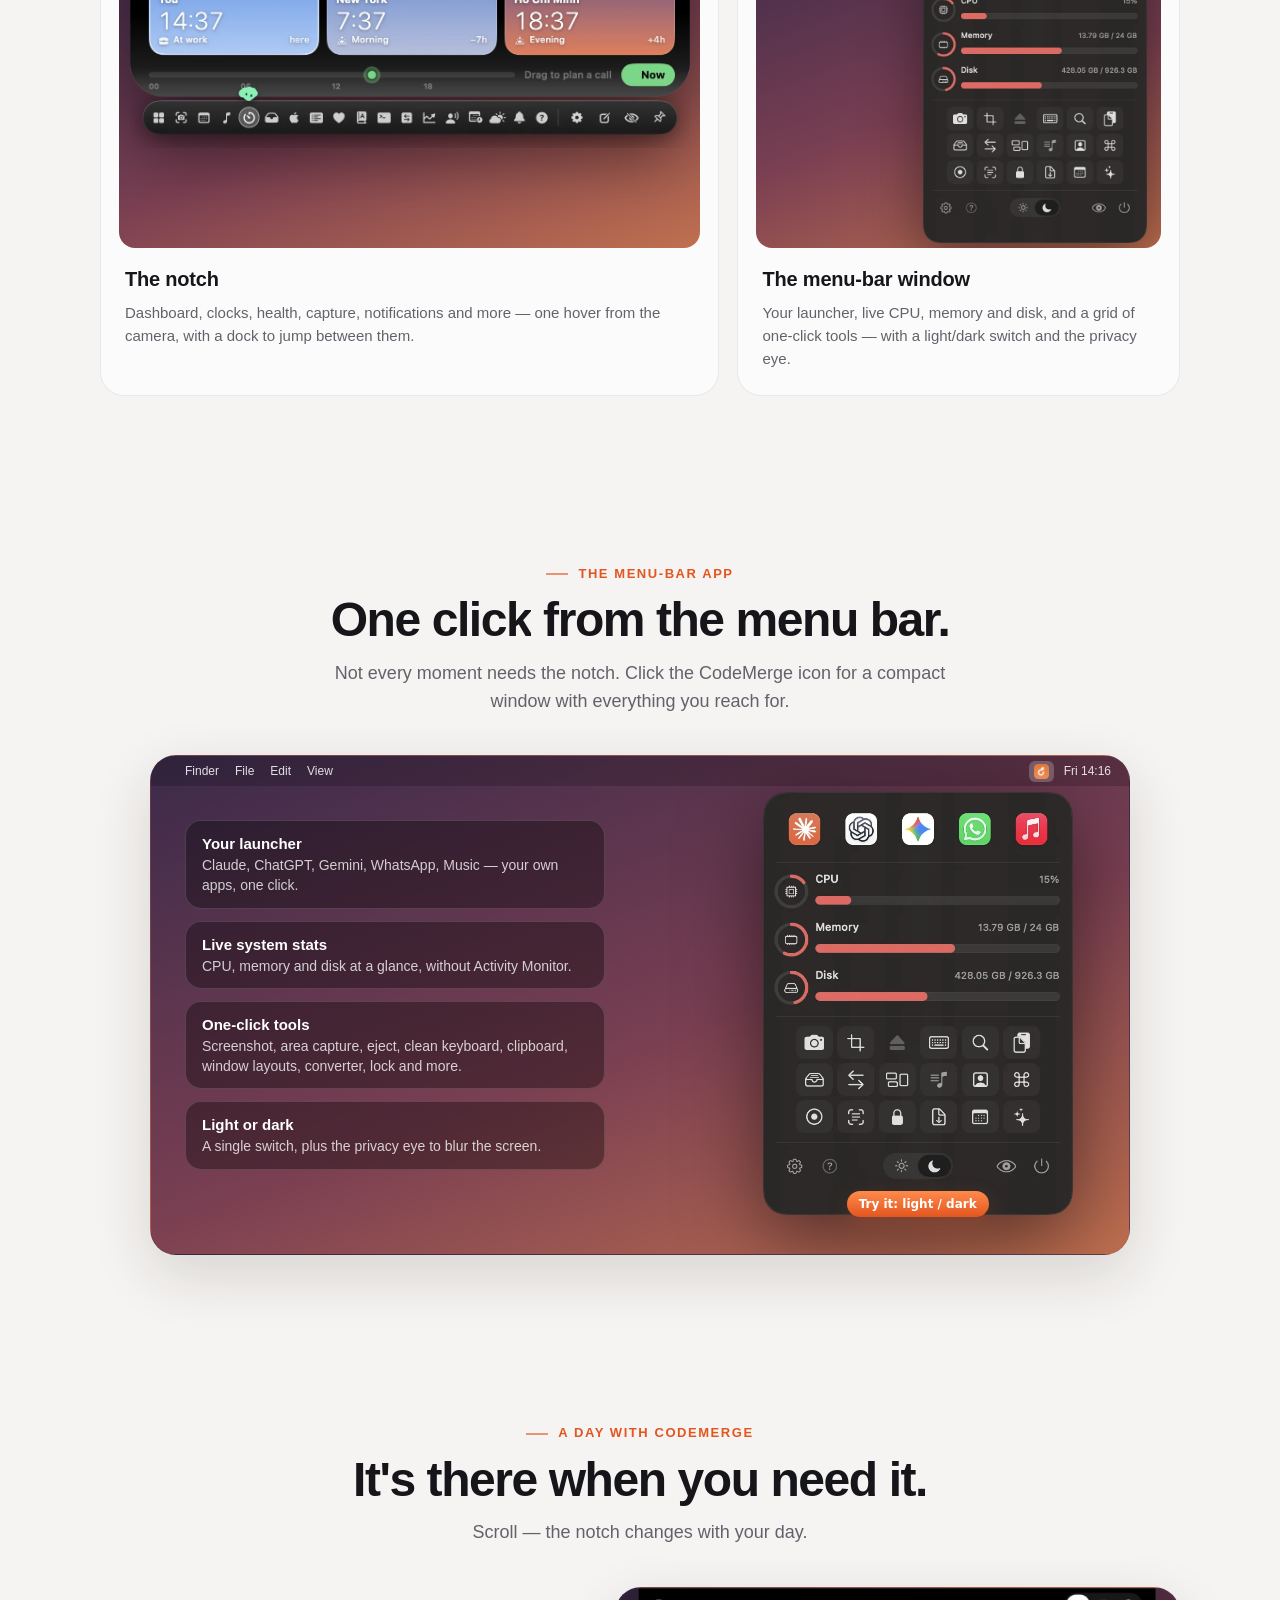
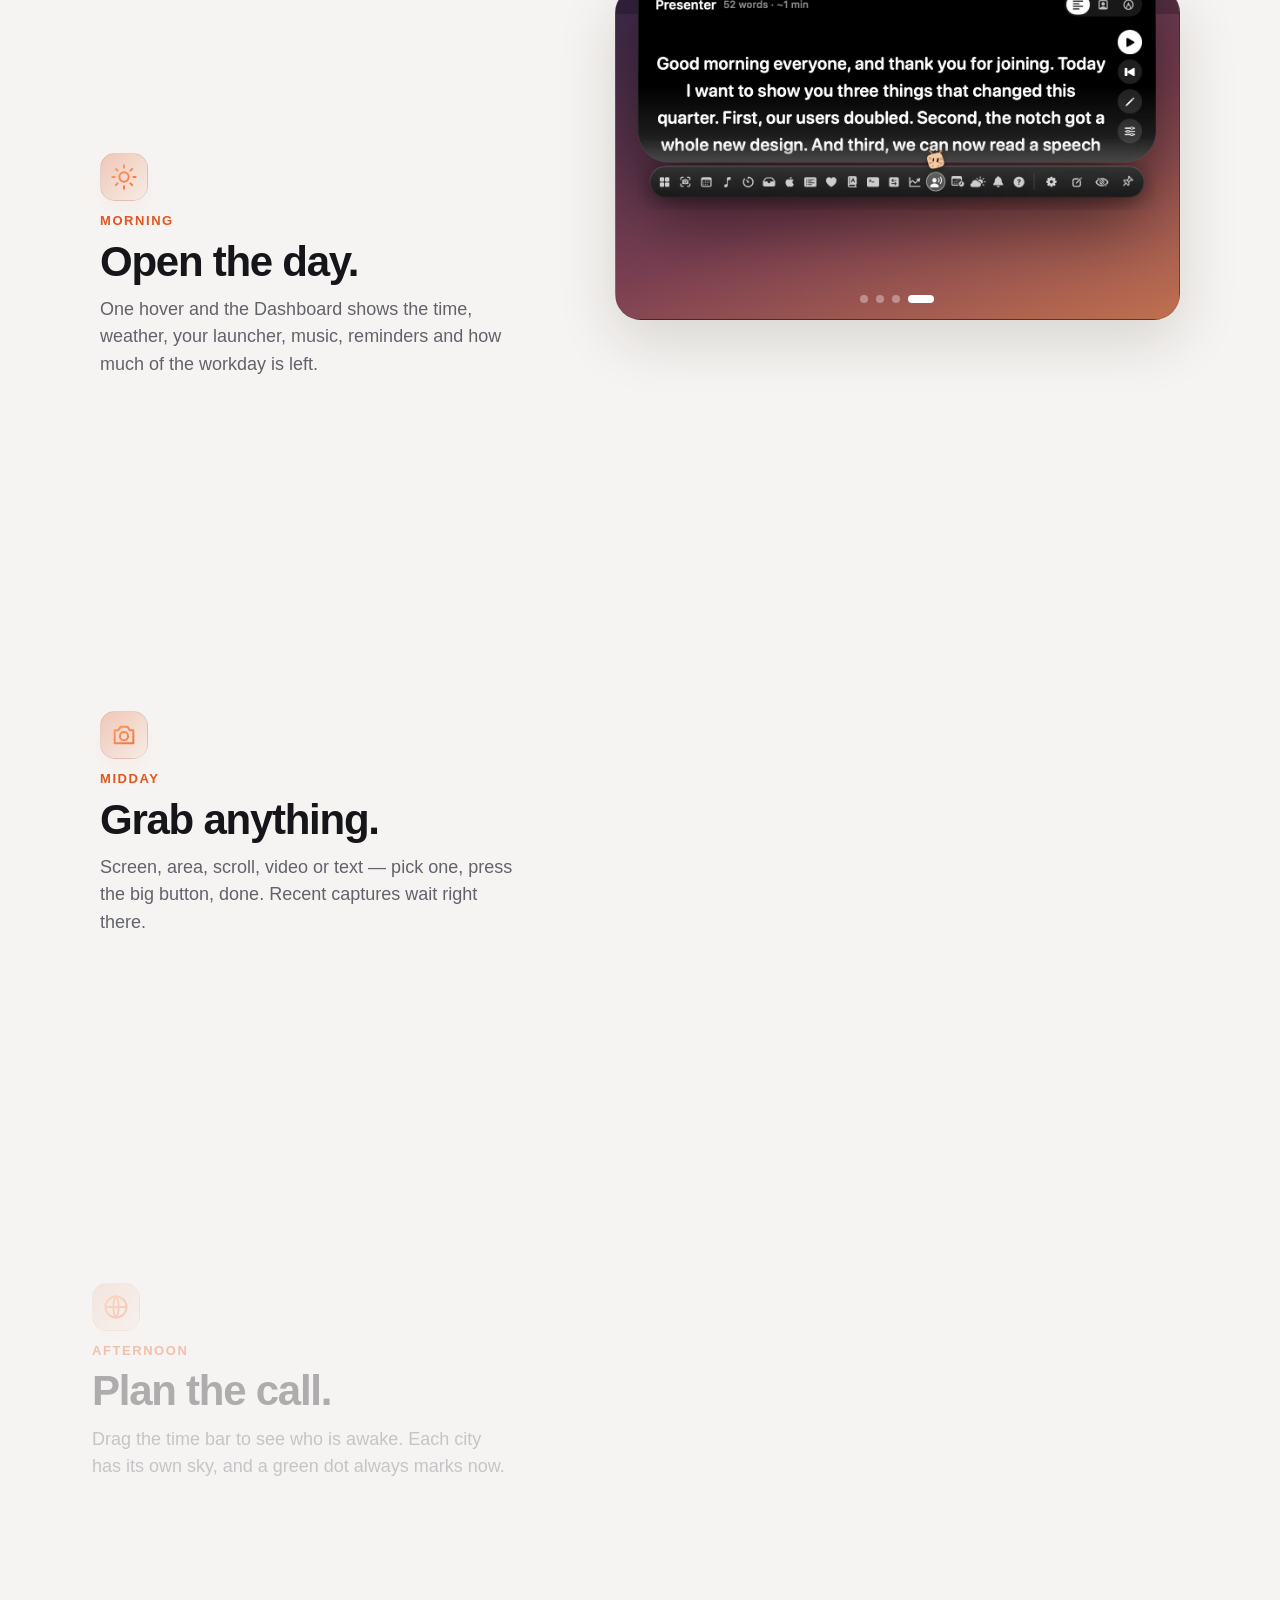
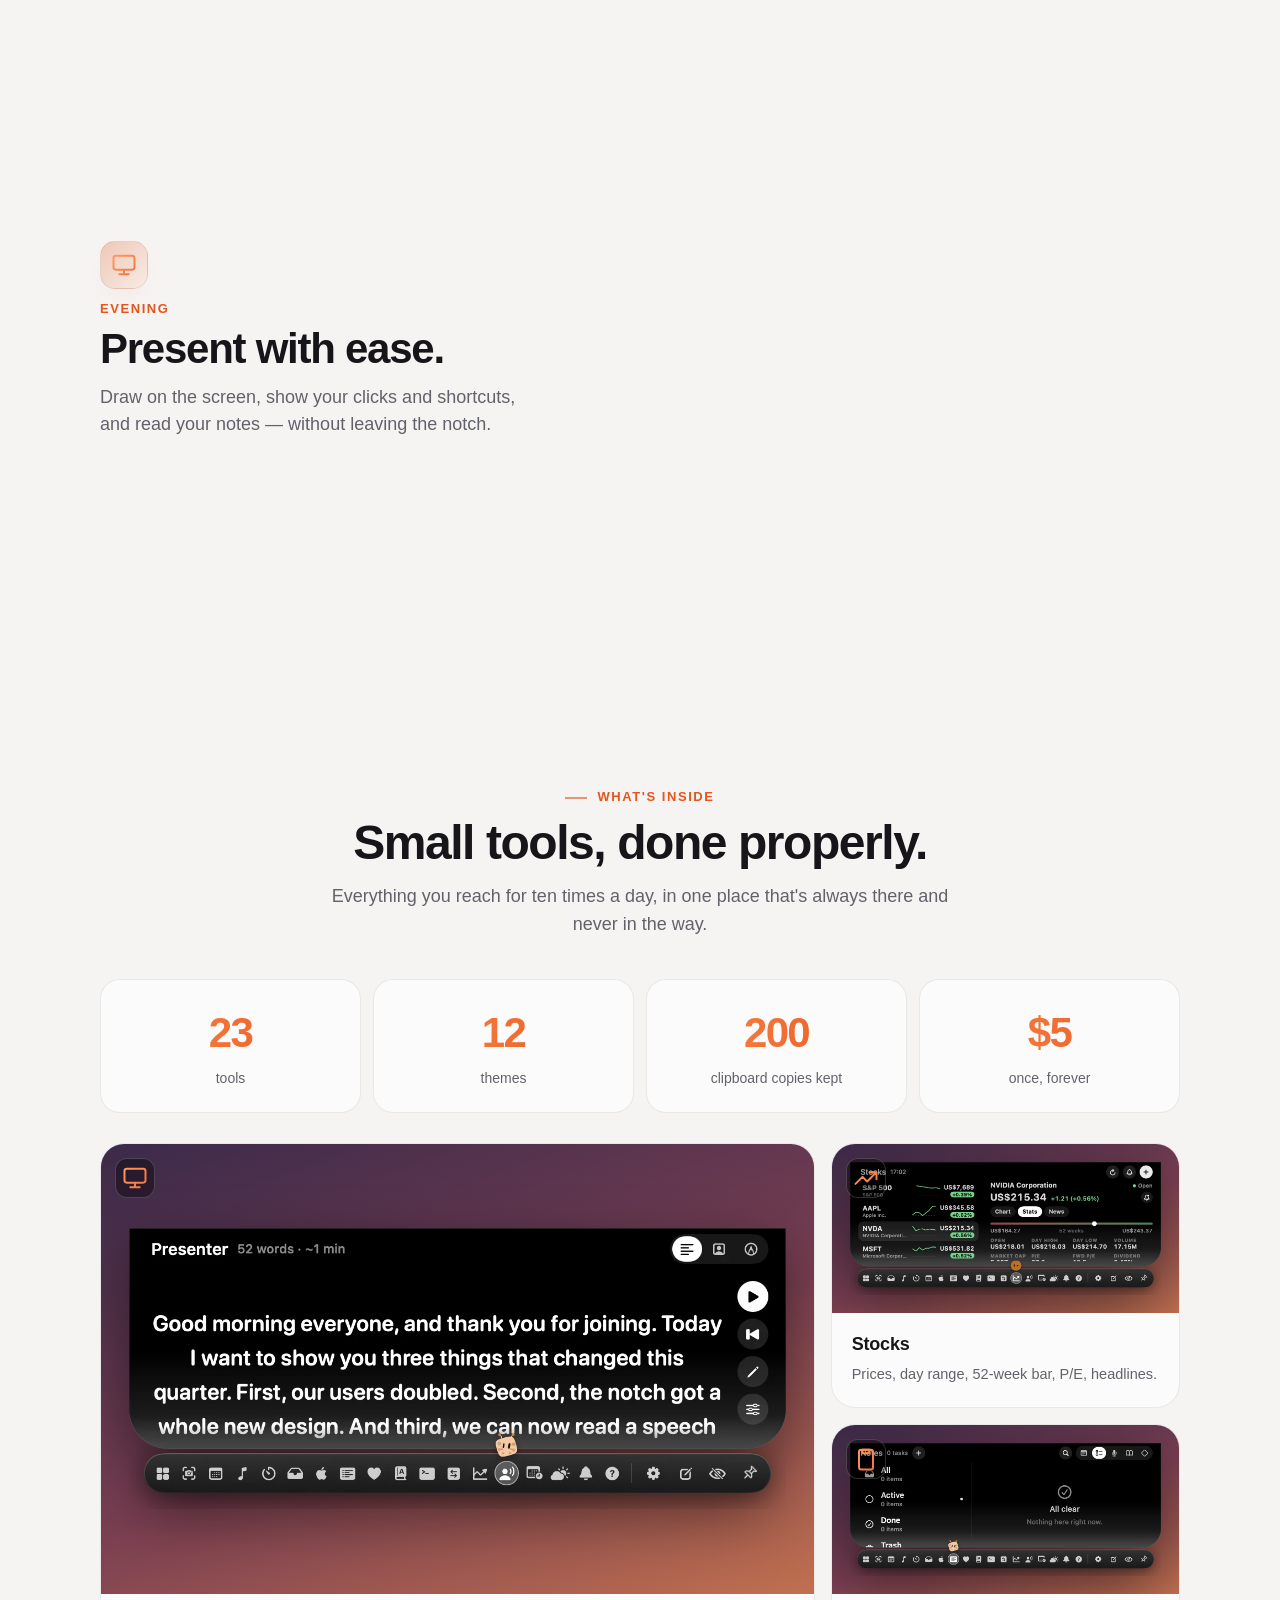
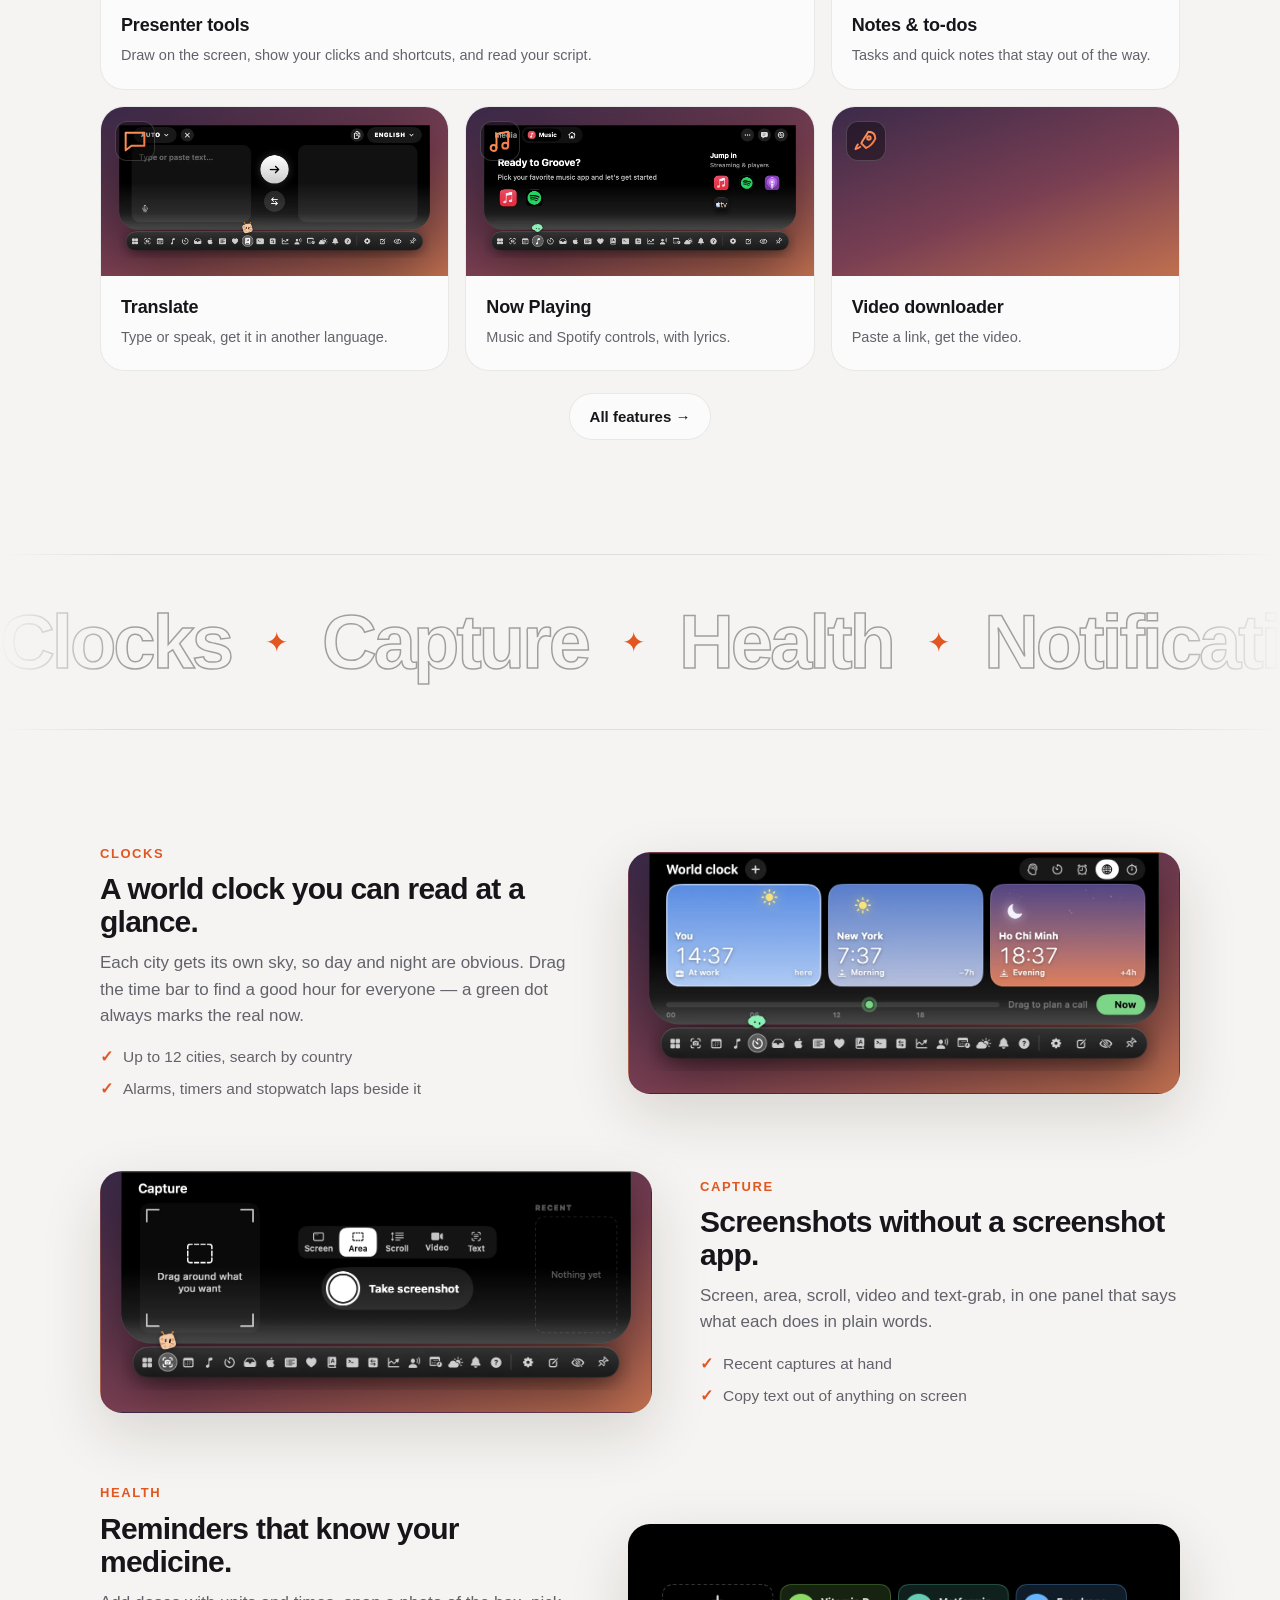
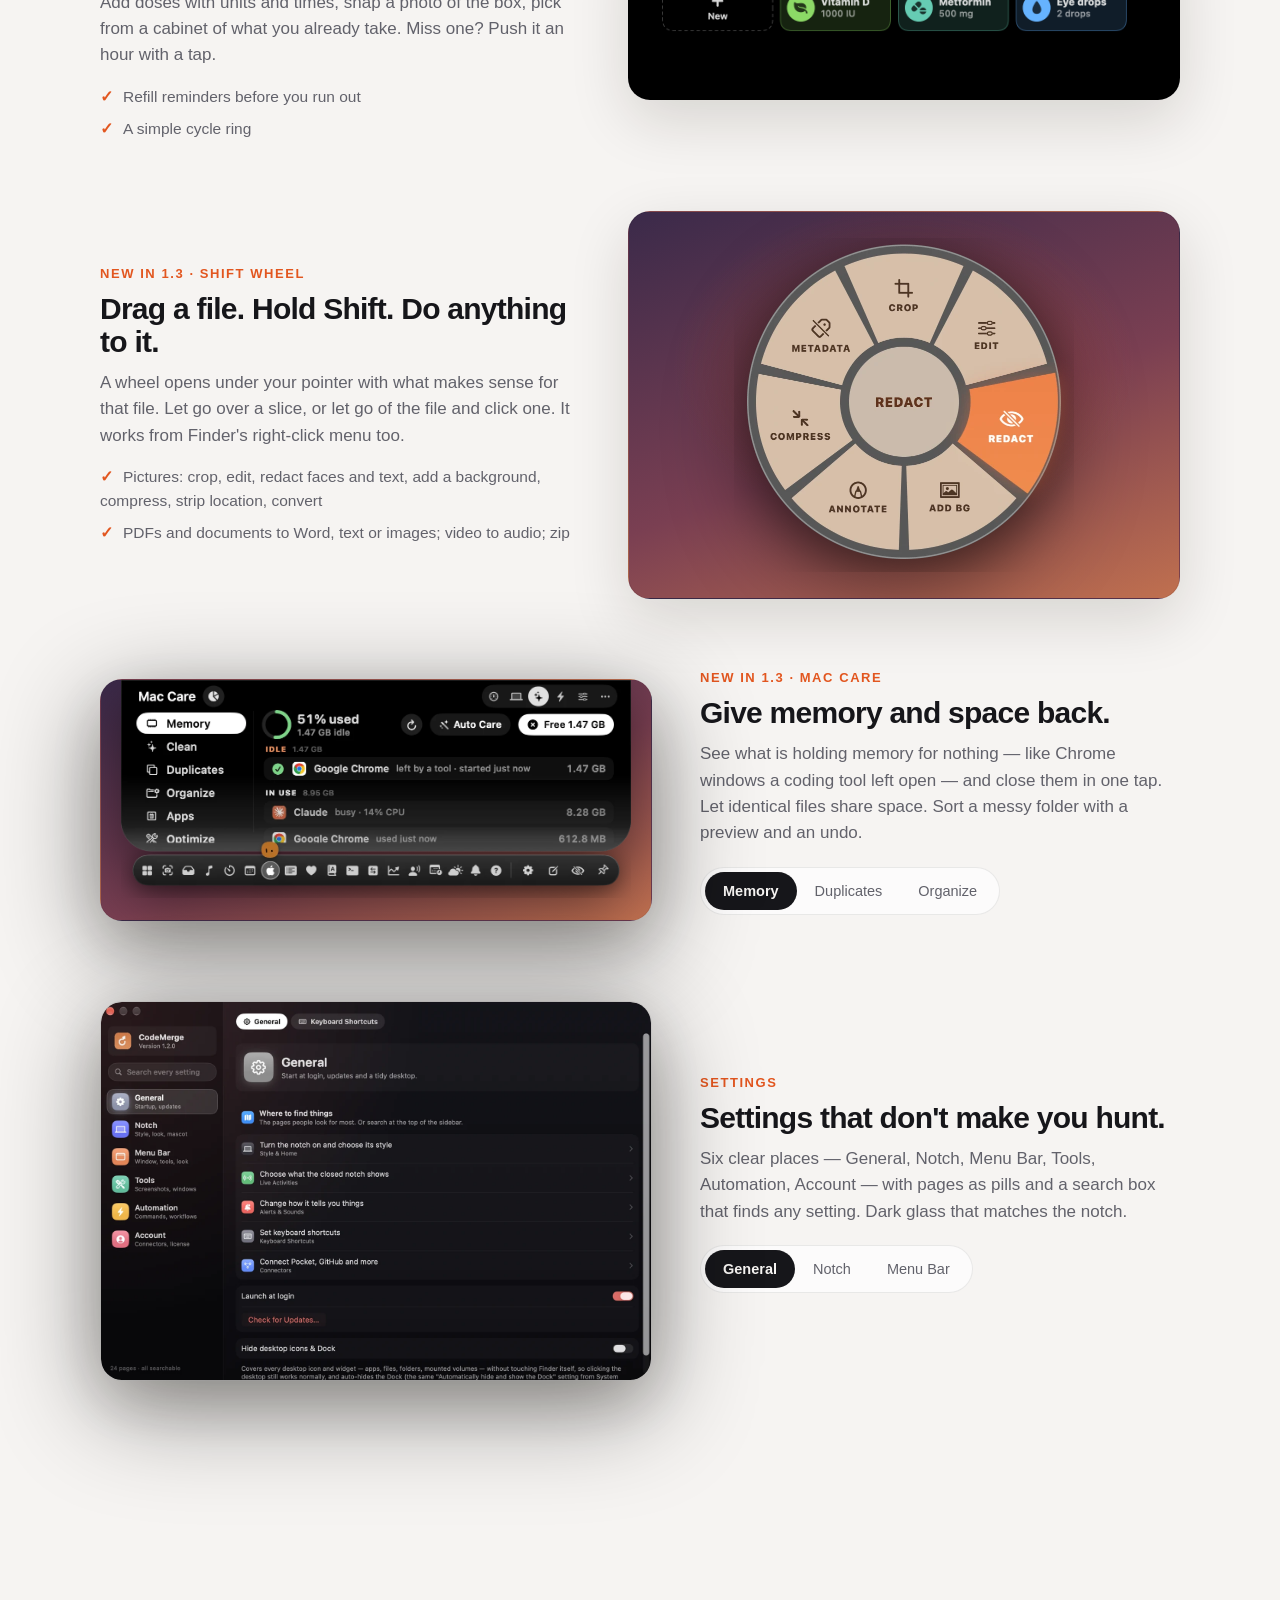
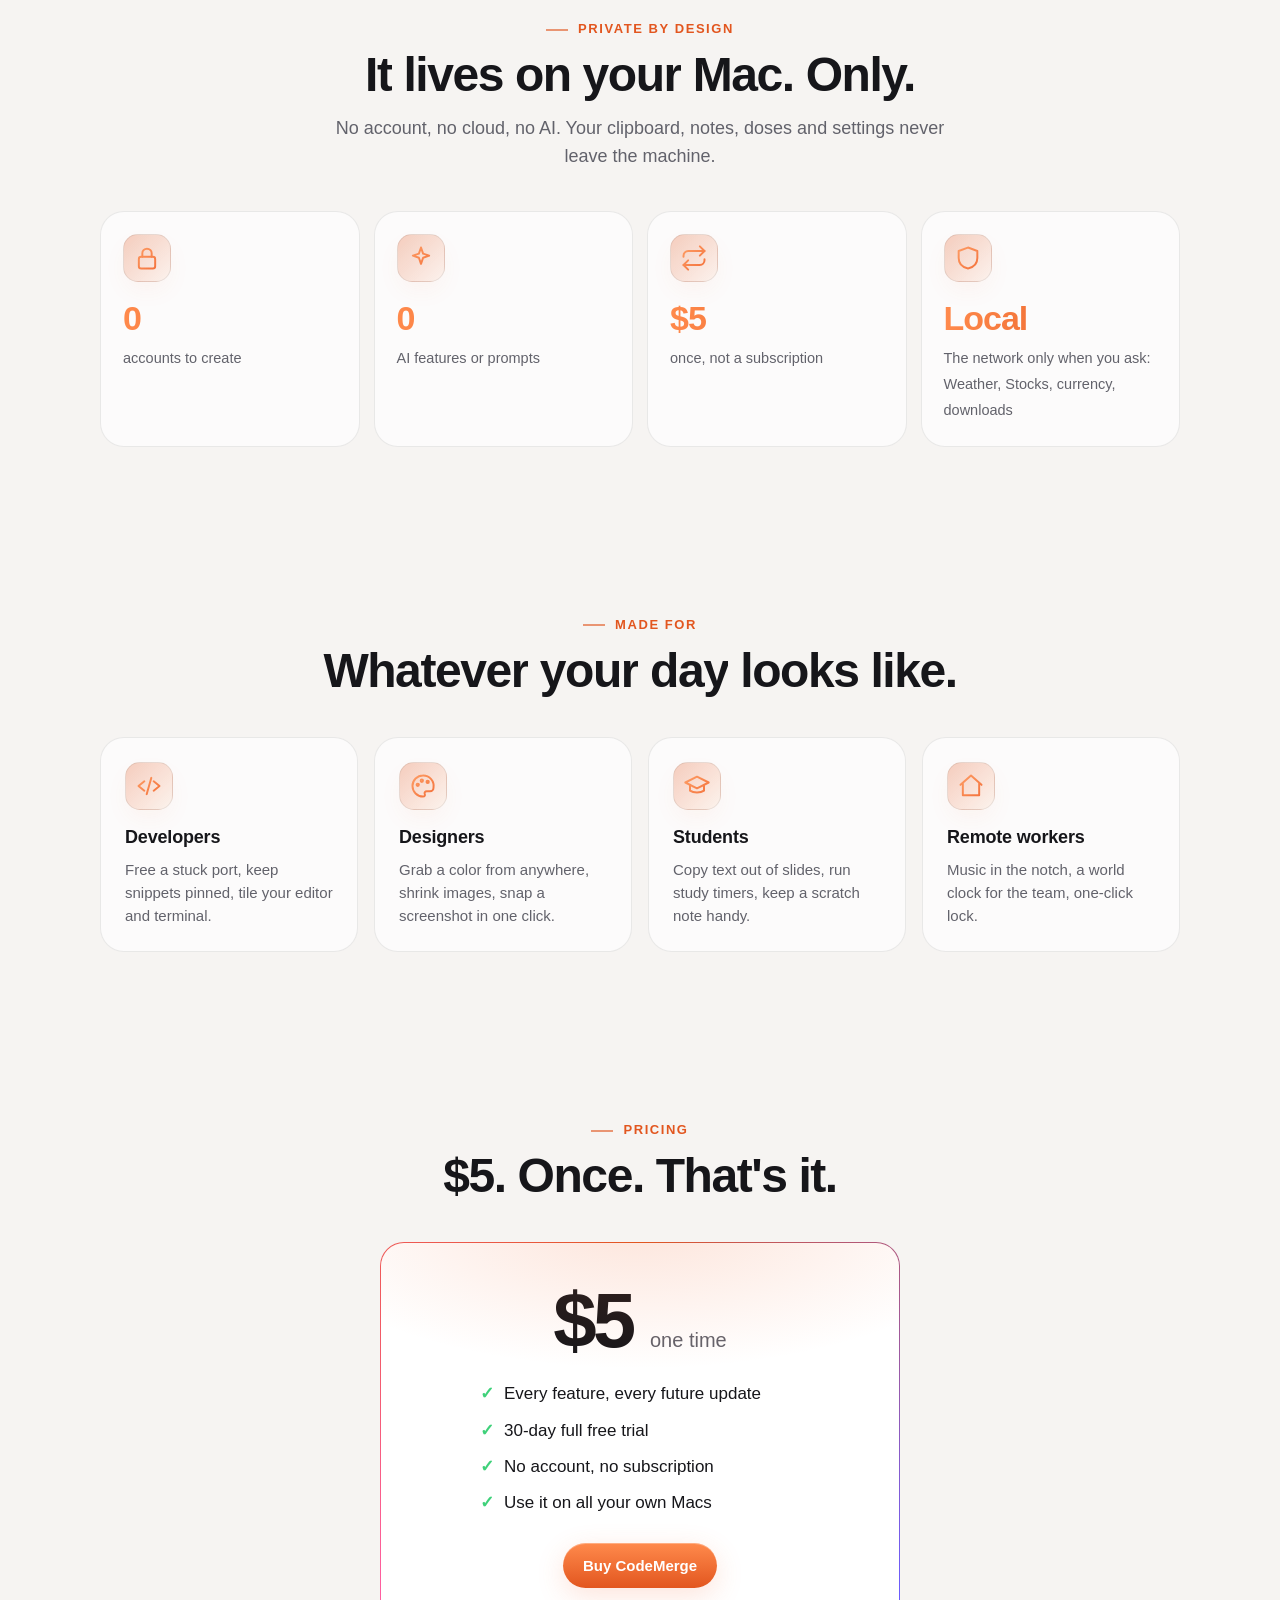
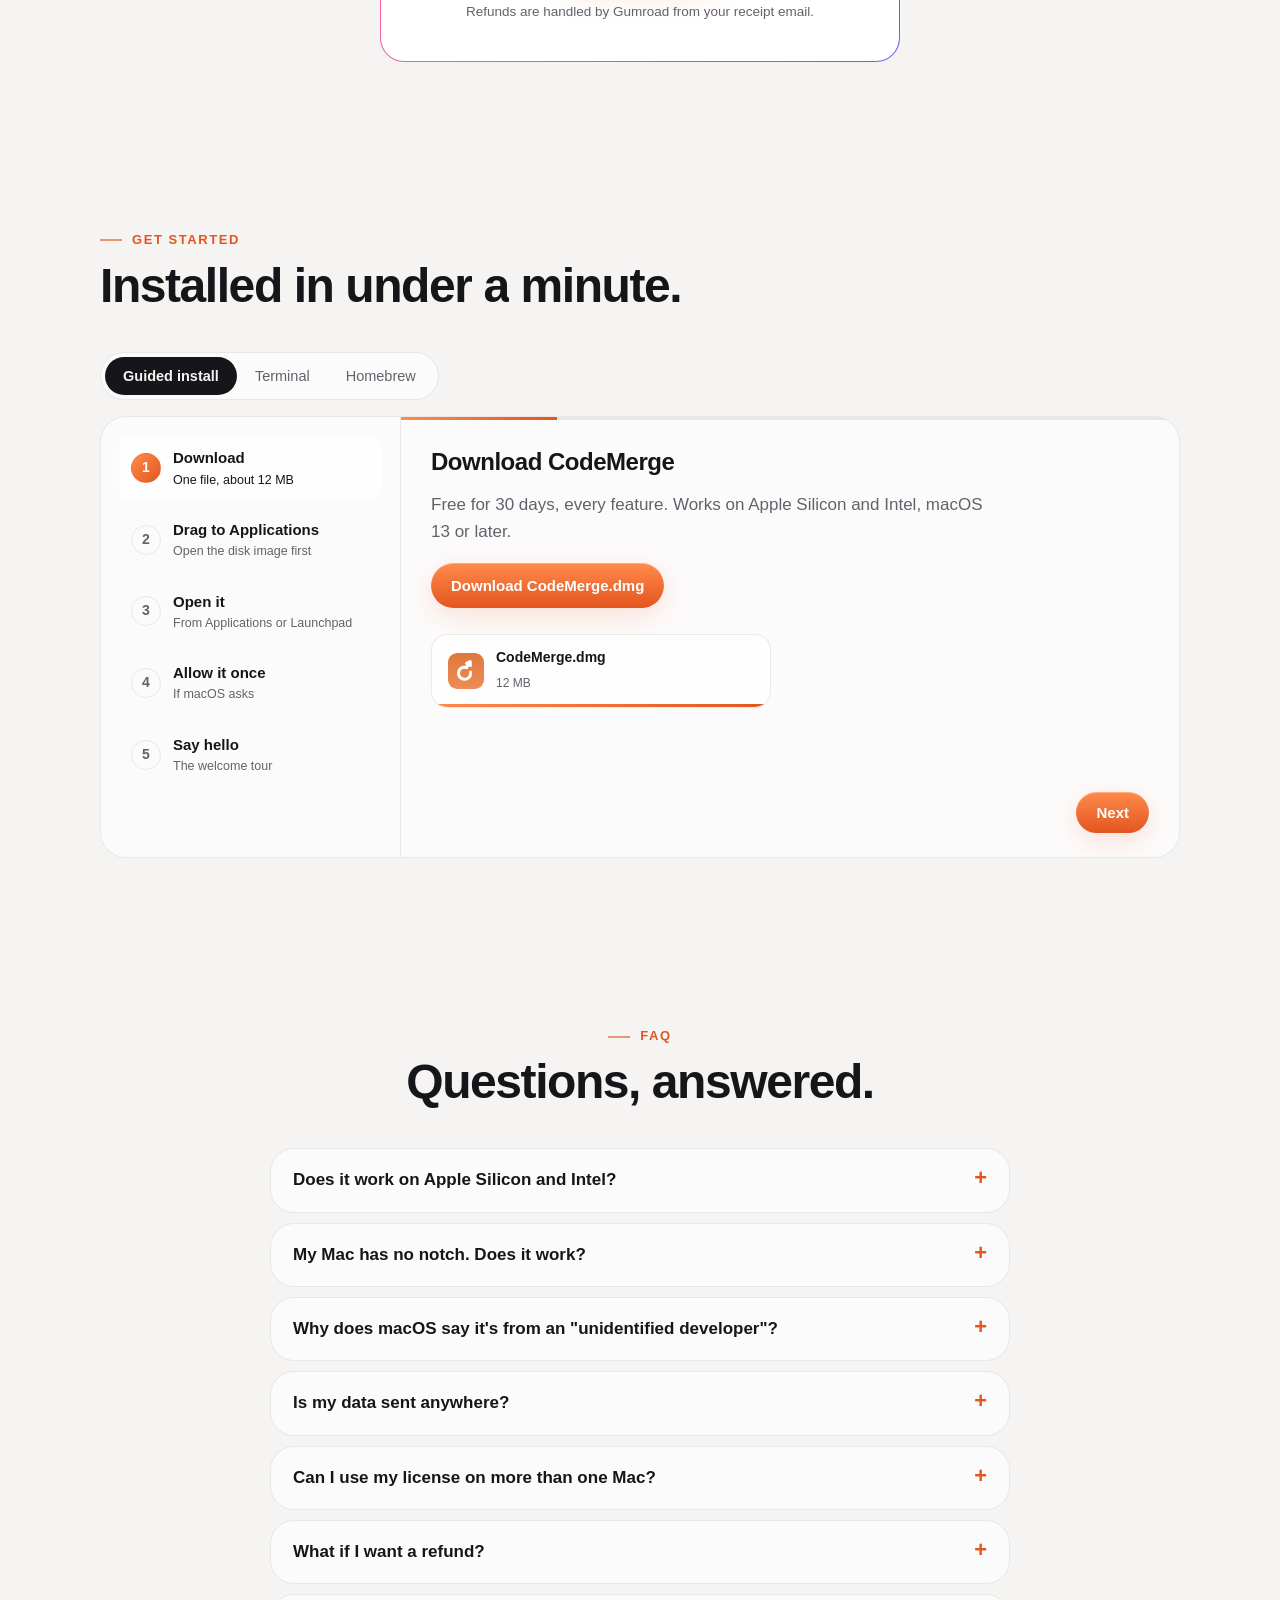
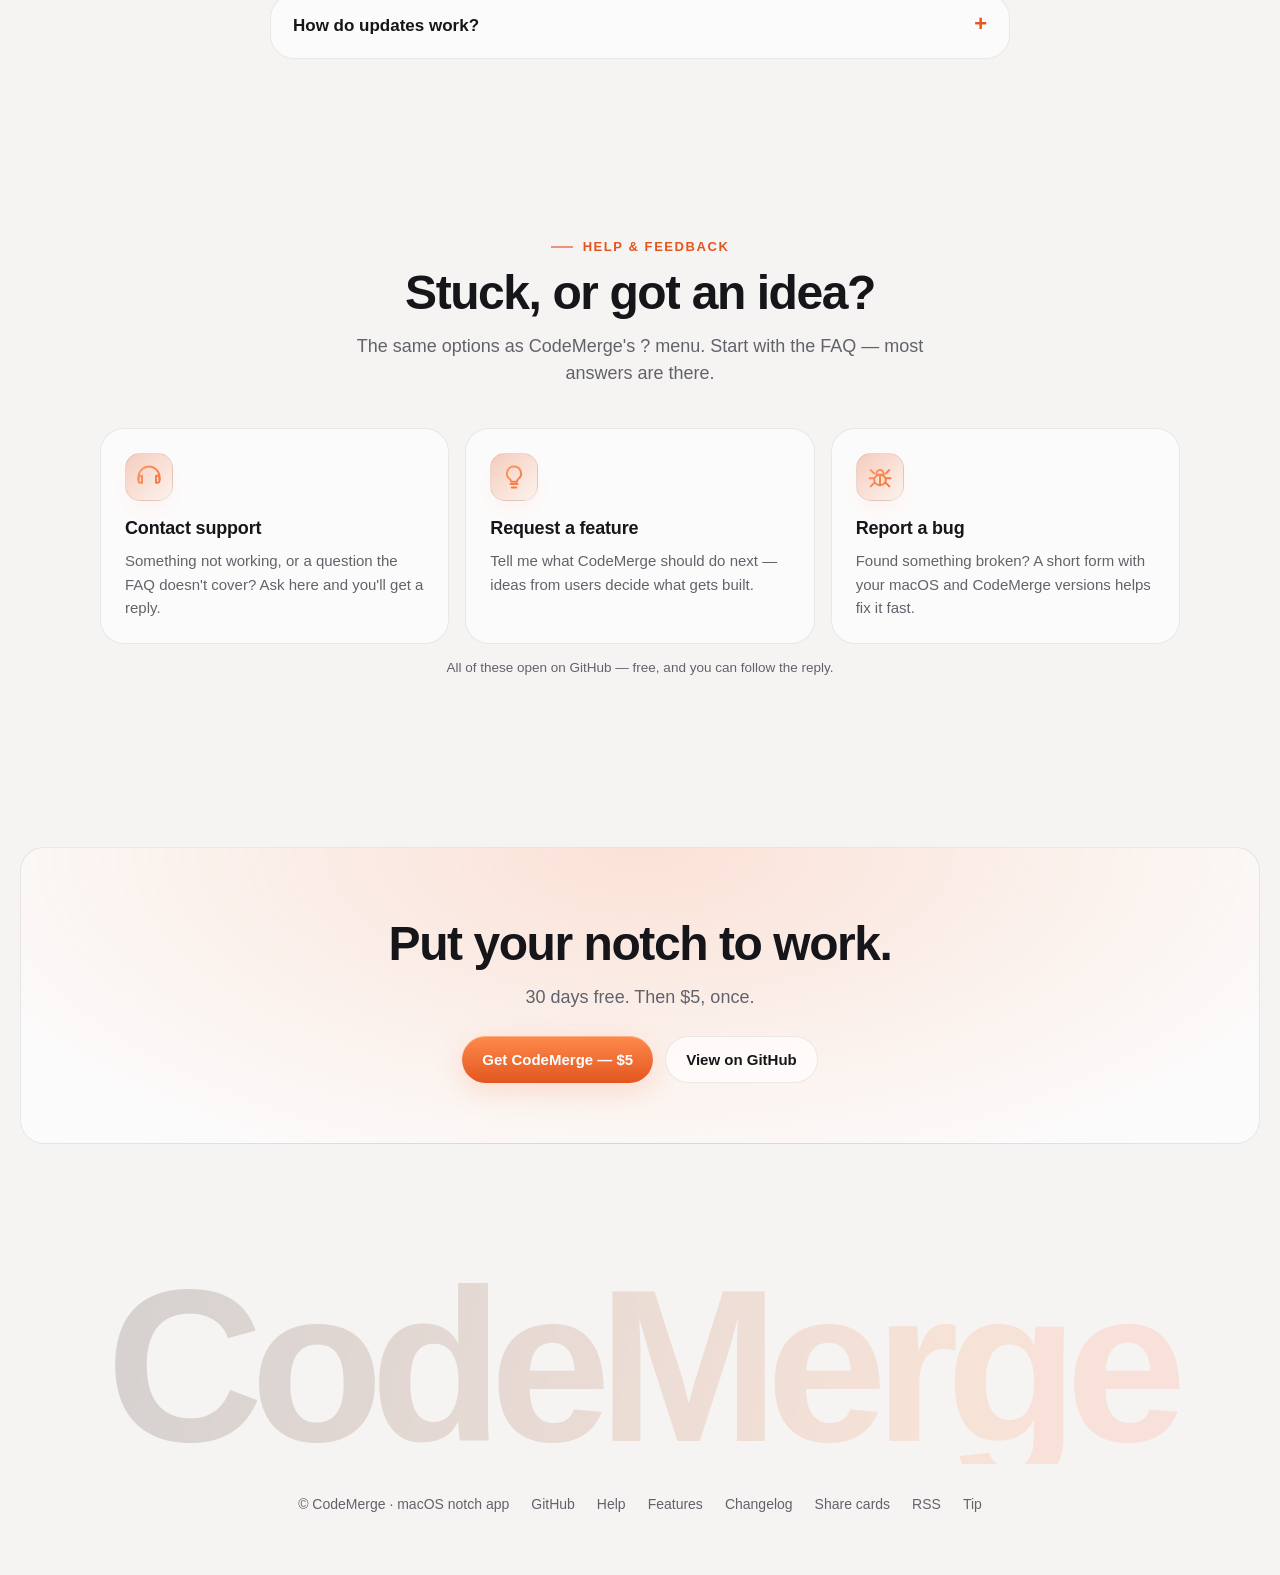
==== commit 399d8e27: "CodeMerge 1.3.4: the pill, Projects, Code tab, Stocks, keyboard, calendar and more; appcast, cask, R" ====
--- a/docs/index.html
+++ b/docs/index.html
@@ -8,10 +8,9 @@
 <meta name="theme-color" content="#0a090c">
 <link rel="icon" href="assets/app-icon.png">
 <script>document.documentElement.className="js"</script>
-<link rel="stylesheet" href="styles.css?v=1792652047">
+<link rel="stylesheet" href="styles.css?v=1792652712">
 </head><body>
 <svg width="0" height="0" style="position:absolute" aria-hidden="true"><defs><linearGradient id="ig" gradientUnits="userSpaceOnUse" x1="0" y1="0" x2="24" y2="24"><stop offset="0" stop-color="#ffa36b"/><stop offset="1" stop-color="#f26b35"/></linearGradient></defs></svg>
-<div id="veil" aria-hidden="true"><img decoding="async" src="assets/app-icon.png" alt=""></div>
 <div id="cur"></div><div id="curd"></div>
 <div id="prog"></div>
 <nav><div class="wrap">
@@ -30,7 +29,7 @@
  <p class="lead">Clocks, screenshots, medicine reminders, notifications you can answer — all one hover away, right where the camera sits.</p>
  <div class="cta"><a class="btn" href="https://harelyaish.gumroad.com/l/codemerge">Get CodeMerge — $5 once</a><a class="btn ghost" href="features.html">See everything it does</a></div>
  <p class="fine">Apple Silicon &amp; Intel · no account · no subscription · nothing leaves your Mac</p>
- <p class="fine" style="margin-top:6px">Latest download: 1.3.3 · <a href="https://github.com/harelyaish/CodeMerge/releases/tag/v1.3.3">what’s new</a></p>
+ <p class="fine" style="margin-top:6px">Latest download: 1.3.4 · <a href="https://github.com/harelyaish/CodeMerge/releases/tag/v1.3.4">what’s new</a></p>
  <div class="stagewrap"><div class="chips" aria-hidden="true">
 <span class="chip1"><i>💊</i>Metformin · 13:00</span>
 <span class="chip2"><i>💬</i>Reply sent</span>
@@ -209,4 +208,4 @@
 <a href="https://github.com/harelyaish/CodeMerge">GitHub</a><a href="./#help">Help</a><a href="features.html">Features</a><a href="updates.html">Changelog</a><a href="cards.html">Share cards</a>
 <a href="https://github.com/harelyaish/CodeMerge/releases.atom">RSS</a><a href="https://www.paypal.com/paypalme/HarelYaish">Tip</a>
 </div></footer>
-<script src="app.js?v=1792652047"></script></body></html>
+<script src="app.js?v=1792652712"></script></body></html>
--- a/docs/styles.css
+++ b/docs/styles.css
@@ -457,11 +457,6 @@
 .spk{position:fixed;width:7px;height:7px;border-radius:50%;pointer-events:none;z-index:300;animation:spk .8s cubic-bezier(.1,.7,.3,1) forwards}
 @keyframes spk{from{opacity:1;transform:translate(0,0) scale(1)}to{opacity:0;transform:translate(var(--dx),var(--dy)) scale(.2)}}
 
-/* page-load veil */
-#veil{position:fixed;inset:0;background:var(--bg);z-index:400;display:grid;place-items:center;transition:opacity .6s .15s,visibility .6s .15s}
-#veil img{width:68px;height:68px;border-radius:18px;animation:vpop 1s cubic-bezier(.2,.9,.2,1) both}
-#veil.go{opacity:0;visibility:hidden}
-@keyframes vpop{from{transform:scale(.4) rotate(-20deg);opacity:0}to{transform:none;opacity:1}}
 
 /* FAQ plus rotates */
 summary::after{transition:transform .3s}
@@ -476,12 +471,8 @@
  .js .ic svg *{stroke-dashoffset:0!important;transition:none}
  .hw>span{transform:none!important}
  .stagewrap,.orbs{transform:none!important}
- #veil{display:none}
 }
 
-html:not(.js) #veil{display:none}
-#veil{animation:vfail .01s 2.6s forwards}
-@keyframes vfail{to{opacity:0;visibility:hidden}}
 
 .group .grid{grid-template-columns:repeat(auto-fit,minmax(215px,1fr))}
 
@@ -551,3 +542,21 @@
 .gbtns u.red{background:#ee5a5a}
 .gbtns u.pri{background:transparent;border:2px solid #ffffff66;position:relative;animation:gpulse2 1.8s ease-in-out infinite}
 @keyframes gpulse2{0%,100%{box-shadow:0 0 0 0 #ffffff55}50%{box-shadow:0 0 0 8px #ffffff00}}
+
+/* phones and touch: lighter, quicker, less empty space */
+@media(max-width:700px){
+ section{padding:52px 0}
+ .hero{padding:48px 0 28px}
+ .group{padding:34px 0}
+ .page-h{padding:44px 0 18px}
+ .js .reveal{transform:translateY(10px);transition:opacity .4s,transform .4s}
+ .js .show .txt,.js .show .frame{transform:none;transition:opacity .45s}
+ .js .show.flip .txt,.js .show.flip .frame{transform:none}
+ .js .show li{transform:none;transition:opacity .3s}
+ .js .show.in li:nth-child(n){transition-delay:0s}
+ .grid .card.reveal:nth-child(n){transition-delay:0s}
+}
+@media(hover:none){
+ .orbs i{animation:none;will-change:auto}
+ .stagewrap,.orbs{transform:none!important;will-change:auto}
+}
